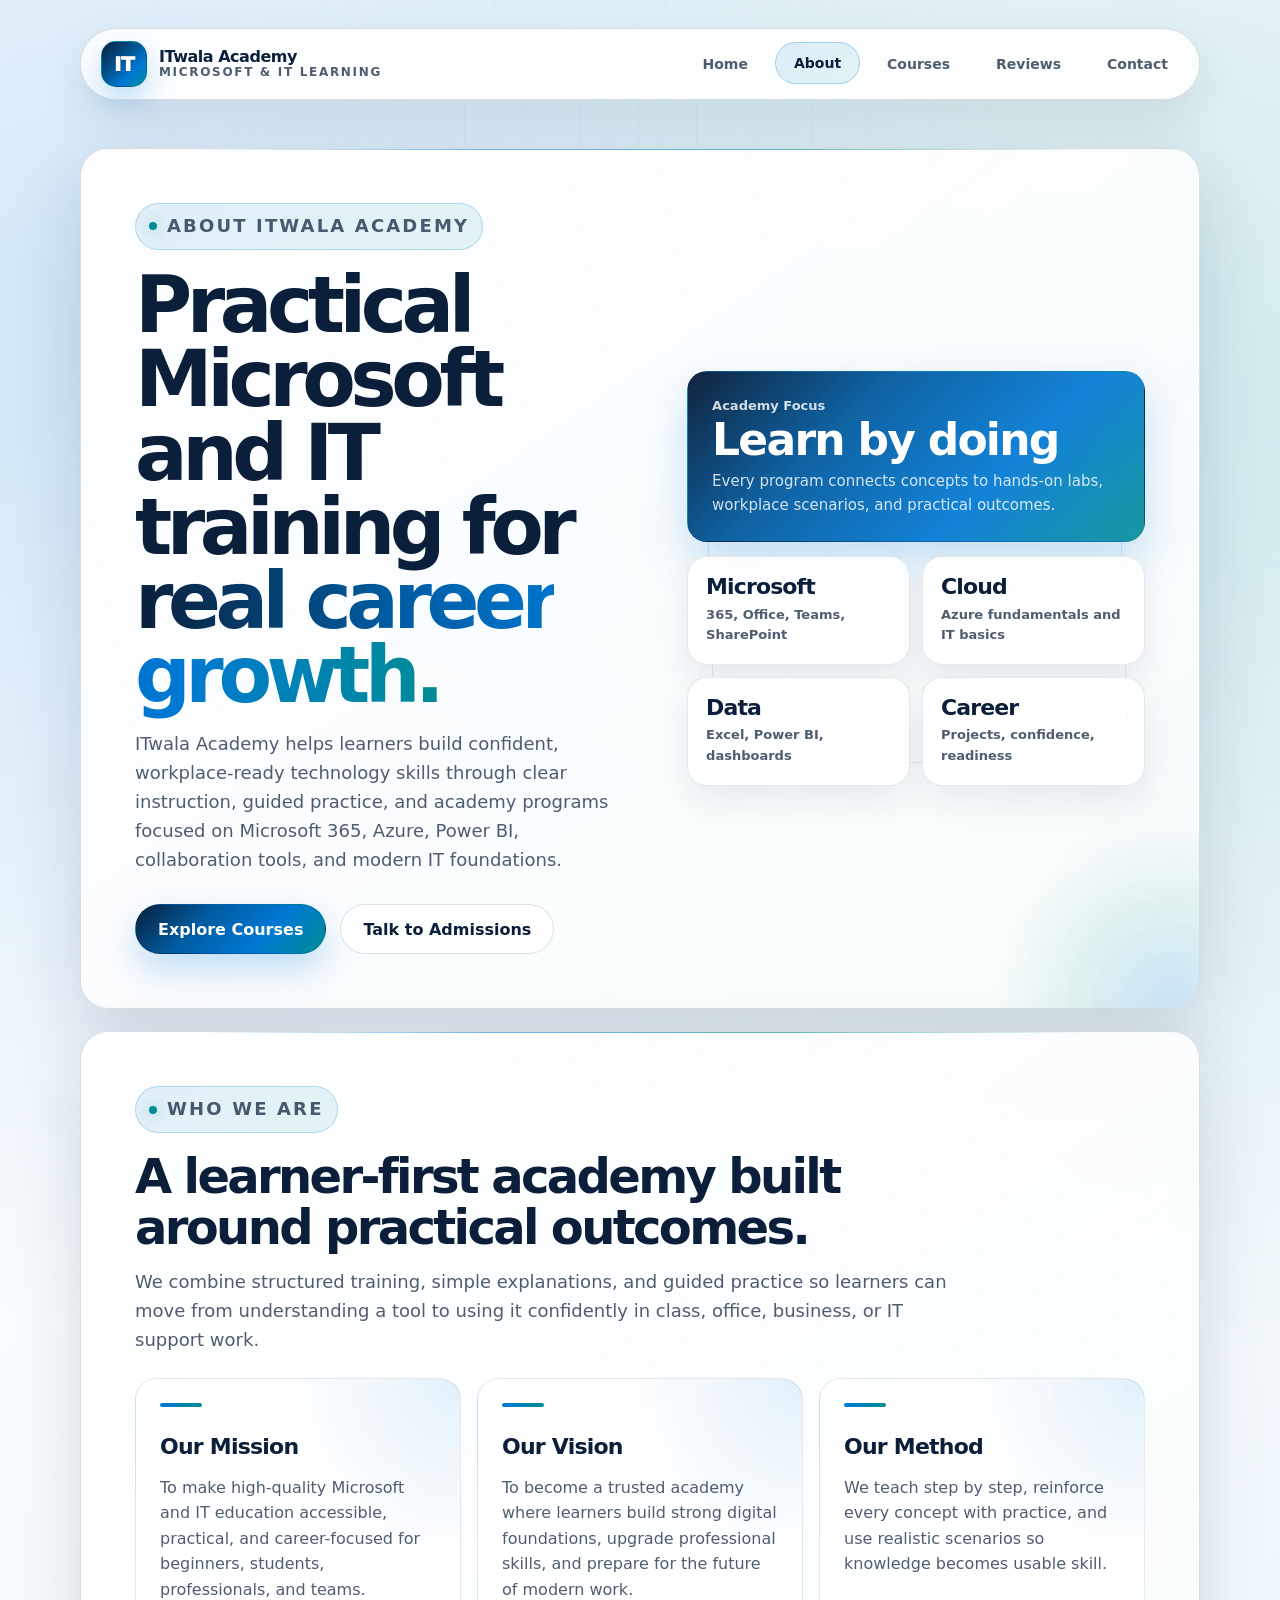
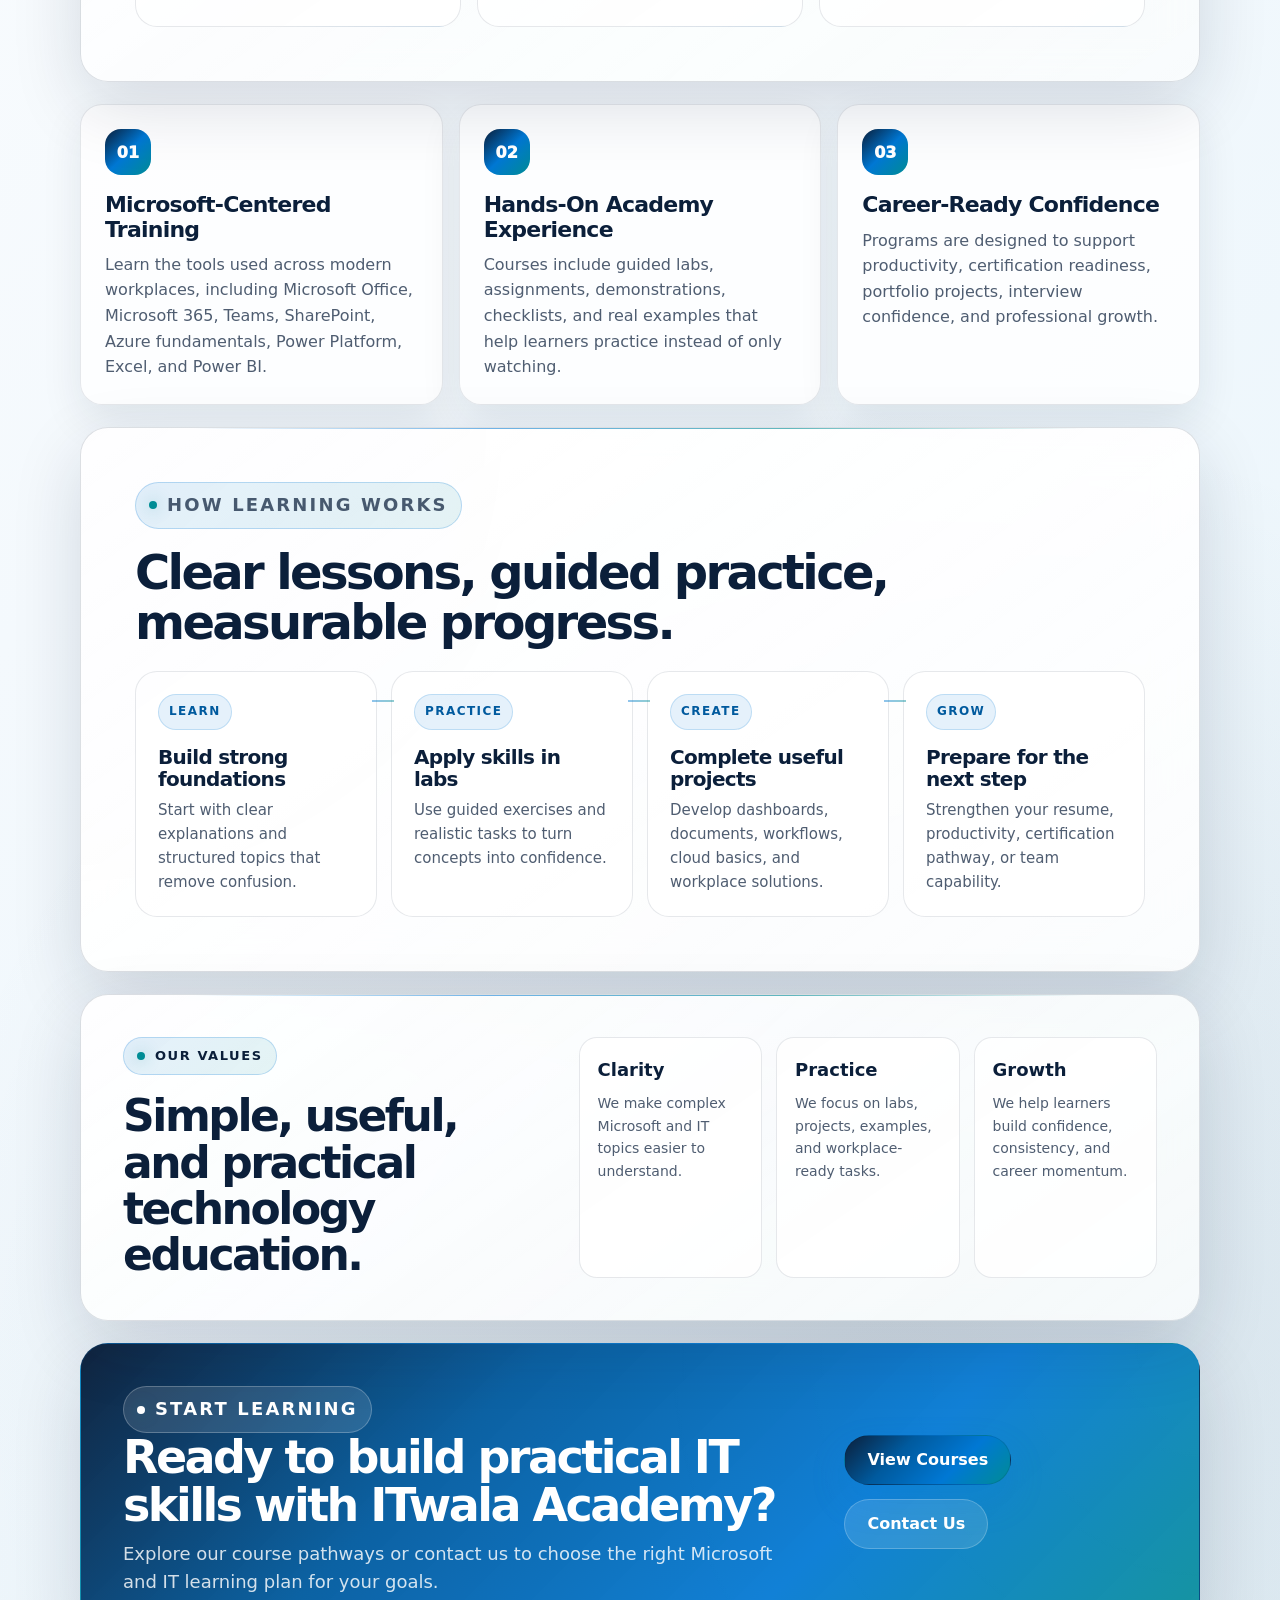
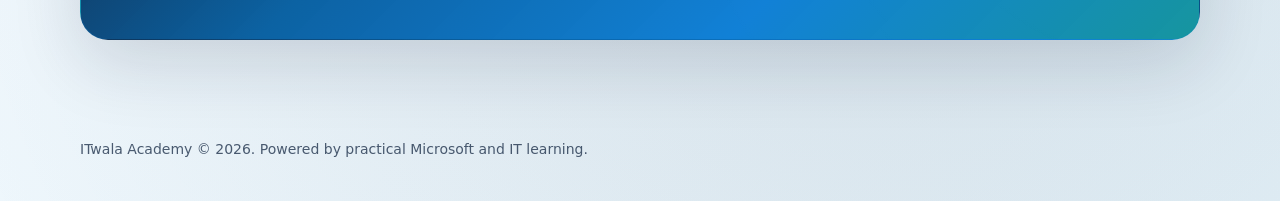
==== about.html @ 292fc3d8 "Courage: Remake the About page with polished relevant academy-focused content and consistent approve" ====
<!DOCTYPE html>
<html lang="en">
<head>
    <meta charset="UTF-8">
    <meta name="viewport" content="width=device-width, initial-scale=1.0">
    <title>About Us - ITwala Academy</title>
    <link rel="stylesheet" href="style.css">
    <script src="script.js" defer></script>
</head>
<body>
    <header class="site-header">
        <div class="site-shell">
            <div class="topbar">
                <a class="brand" href="index.html" aria-label="ITwala Academy home">
                    <span class="brand-mark">IT</span>
                    <span class="brand-text">
                        ITwala Academy
                        <small>Microsoft &amp; IT Learning</small>
                    </span>
                </a>

                <nav class="nav-links" aria-label="Primary navigation">
                    <a href="index.html">Home</a>
                    <a class="active" href="about.html">About</a>
                    <a href="courses.html">Courses</a>
                    <a href="customer-reviews.html">Reviews</a>
                    <a href="contact.html">Contact</a>
                </nav>
            </div>
        </div>
    </header>

    <main class="site-shell section about-page">
        <section class="content-card about-intro-card">
            <div class="about-hero-grid">
                <div class="about-hero-copy">
                    <p class="eyebrow">About ITwala Academy</p>
                    <h1>Practical Microsoft and IT training for <span class="gradient-text">real career growth.</span></h1>
                    <p class="hero-lede">
                        ITwala Academy helps learners build confident, workplace-ready technology skills through
                        clear instruction, guided practice, and academy programs focused on Microsoft 365, Azure,
                        Power BI, collaboration tools, and modern IT foundations.
                    </p>

                    <div class="cta-row">
                        <a class="button button-primary" href="courses.html">Explore Courses</a>
                        <a class="button button-secondary" href="contact.html">Talk to Admissions</a>
                    </div>
                </div>

                <aside class="academy-snapshot" aria-label="ITwala Academy learning promise">
                    <div class="snapshot-card snapshot-feature">
                        <span>Academy Focus</span>
                        <strong>Learn by doing</strong>
                        <p>Every program connects concepts to hands-on labs, workplace scenarios, and practical outcomes.</p>
                    </div>

                    <div class="snapshot-grid">
                        <div class="snapshot-card">
                            <strong>Microsoft</strong>
                            <span>365, Office, Teams, SharePoint</span>
                        </div>
                        <div class="snapshot-card">
                            <strong>Cloud</strong>
                            <span>Azure fundamentals and IT basics</span>
                        </div>
                        <div class="snapshot-card">
                            <strong>Data</strong>
                            <span>Excel, Power BI, dashboards</span>
                        </div>
                        <div class="snapshot-card">
                            <strong>Career</strong>
                            <span>Projects, confidence, readiness</span>
                        </div>
                    </div>
                </aside>
            </div>
        </section>

        <section class="content-card about-story-card">
            <div class="section-header">
                <p class="eyebrow">Who We Are</p>
                <h2>A learner-first academy built around practical outcomes.</h2>
                <p>
                    We combine structured training, simple explanations, and guided practice so learners can move
                    from understanding a tool to using it confidently in class, office, business, or IT support work.
                </p>
            </div>

            <div class="story-grid">
                <article class="story-panel">
                    <h3>Our Mission</h3>
                    <p>
                        To make high-quality Microsoft and IT education accessible, practical, and career-focused
                        for beginners, students, professionals, and teams.
                    </p>
                </article>

                <article class="story-panel">
                    <h3>Our Vision</h3>
                    <p>
                        To become a trusted academy where learners build strong digital foundations, upgrade
                        professional skills, and prepare for the future of modern work.
                    </p>
                </article>

                <article class="story-panel">
                    <h3>Our Method</h3>
                    <p>
                        We teach step by step, reinforce every concept with practice, and use realistic scenarios
                        so knowledge becomes usable skill.
                    </p>
                </article>
            </div>
        </section>

        <section class="about-details" aria-label="What makes ITwala Academy different">
            <article class="detail-card">
                <span class="detail-number">01</span>
                <h2>Microsoft-Centered Training</h2>
                <p>
                    Learn the tools used across modern workplaces, including Microsoft Office, Microsoft 365,
                    Teams, SharePoint, Azure fundamentals, Power Platform, Excel, and Power BI.
                </p>
            </article>

            <article class="detail-card">
                <span class="detail-number">02</span>
                <h2>Hands-On Academy Experience</h2>
                <p>
                    Courses include guided labs, assignments, demonstrations, checklists, and real examples that
                    help learners practice instead of only watching.
                </p>
            </article>

            <article class="detail-card">
                <span class="detail-number">03</span>
                <h2>Career-Ready Confidence</h2>
                <p>
                    Programs are designed to support productivity, certification readiness, portfolio projects,
                    interview confidence, and professional growth.
                </p>
            </article>
        </section>

        <section class="content-card learning-model-card">
            <div class="section-header">
                <p class="eyebrow">How Learning Works</p>
                <h2>Clear lessons, guided practice, measurable progress.</h2>
            </div>

            <div class="learning-steps">
                <article>
                    <span>Learn</span>
                    <h3>Build strong foundations</h3>
                    <p>Start with clear explanations and structured topics that remove confusion.</p>
                </article>

                <article>
                    <span>Practice</span>
                    <h3>Apply skills in labs</h3>
                    <p>Use guided exercises and realistic tasks to turn concepts into confidence.</p>
                </article>

                <article>
                    <span>Create</span>
                    <h3>Complete useful projects</h3>
                    <p>Develop dashboards, documents, workflows, cloud basics, and workplace solutions.</p>
                </article>

                <article>
                    <span>Grow</span>
                    <h3>Prepare for the next step</h3>
                    <p>Strengthen your resume, productivity, certification pathway, or team capability.</p>
                </article>
            </div>
        </section>

        <section class="values-card">
            <div>
                <p class="eyebrow">Our Values</p>
                <h2>Simple, useful, and practical technology education.</h2>
            </div>

            <div class="values-grid">
                <div>
                    <h3>Clarity</h3>
                    <p>We make complex Microsoft and IT topics easier to understand.</p>
                </div>
                <div>
                    <h3>Practice</h3>
                    <p>We focus on labs, projects, examples, and workplace-ready tasks.</p>
                </div>
                <div>
                    <h3>Growth</h3>
                    <p>We help learners build confidence, consistency, and career momentum.</p>
                </div>
            </div>
        </section>

        <section class="about-cta-card">
            <div>
                <p class="eyebrow">Start Learning</p>
                <h2>Ready to build practical IT skills with ITwala Academy?</h2>
                <p>
                    Explore our course pathways or contact us to choose the right Microsoft and IT learning plan
                    for your goals.
                </p>
            </div>

            <div class="cta-row">
                <a class="button button-primary" href="courses.html">View Courses</a>
                <a class="button button-secondary" href="contact.html">Contact Us</a>
            </div>
        </section>
    </main>

    <footer class="site-footer">
        <div class="site-shell footer-inner">
            <p>ITwala Academy &copy; 2026. Powered by practical Microsoft and IT learning.</p>
        </div>
    </footer>
</body>
</html>
---- style.css ----
:root {
    --sn-bg: #f4f9fd;
    --sn-bg-soft: #e7f4fb;
    --sn-surface: rgba(255, 255, 255, 0.9);
    --sn-surface-strong: #ffffff;
    --sn-surface-rgb: 255, 255, 255;
    --sn-border: rgba(11, 31, 58, 0.14);
    --sn-text: #0b1f3a;
    --sn-text-muted: rgba(11, 31, 58, 0.72);
    --sn-primary: #0b1f3a;
    --sn-primary-rgb: 11, 31, 58;
    --sn-secondary: #0078d4;
    --sn-secondary-rgb: 0, 120, 212;
    --sn-secondary-deep: #005a9e;
    --sn-secondary-deep-rgb: 0, 90, 158;
    --sn-accent: #008c95;
    --sn-accent-rgb: 0, 140, 149;
    --sn-warning: #0078d4;
    --sn-warning-rgb: 0, 120, 212;
    --sn-success: #008c95;
    --sn-success-rgb: 0, 140, 149;
    --sn-shadow: 0 24px 70px rgba(var(--sn-primary-rgb), 0.14);
    --sn-radius-lg: 28px;
    --sn-radius-md: 18px;
    --sn-radius-sm: 12px;
    --sn-max-width: 1120px;
}

* {
    box-sizing: border-box;
}

html {
    scroll-behavior: smooth;
}

body {
    min-height: 100vh;
    margin: 0;
    color: var(--sn-text);
    font-family: Inter, ui-sans-serif, system-ui, -apple-system, BlinkMacSystemFont, "Segoe UI", Arial, sans-serif;
    line-height: 1.6;
    background:
        radial-gradient(circle at 8% 10%, rgba(var(--sn-secondary-rgb), 0.18), transparent 30%),
        radial-gradient(circle at 88% 12%, rgba(var(--sn-accent-rgb), 0.16), transparent 30%),
        radial-gradient(circle at 70% 88%, rgba(var(--sn-primary-rgb), 0.1), transparent 32%),
        linear-gradient(135deg, var(--sn-surface-strong) 0%, var(--sn-bg) 48%, var(--sn-bg-soft) 100%);
    overflow-x: hidden;
}

body::before {
    position: fixed;
    inset: 0;
    z-index: -2;
    content: "";
    background-image:
        linear-gradient(rgba(var(--sn-primary-rgb), 0.05) 1px, transparent 1px),
        linear-gradient(90deg, rgba(var(--sn-primary-rgb), 0.05) 1px, transparent 1px);
    background-size: 58px 58px;
    mask-image: radial-gradient(circle at center, black, transparent 78%);
}

body::after {
    position: fixed;
    inset: 0;
    z-index: -1;
    pointer-events: none;
    content: "";
    background:
        radial-gradient(circle, rgba(var(--sn-secondary-rgb), 0.14) 0 1px, transparent 1.5px) 12px 22px / 120px 120px,
        radial-gradient(circle, rgba(var(--sn-accent-rgb), 0.16) 0 1px, transparent 1.5px) 70px 88px / 170px 170px;
    opacity: 0.46;
}

a {
    color: inherit;
}

.site-shell {
    width: min(var(--sn-max-width), calc(100% - 40px));
    margin: 0 auto;
}

.site-header {
    padding: 28px 0 18px;
}

.topbar {
    display: flex;
    align-items: center;
    justify-content: space-between;
    gap: 20px;
    padding: 12px;
    border: 1px solid var(--sn-border);
    border-radius: 999px;
    background: var(--sn-surface);
    box-shadow: 0 18px 50px rgba(var(--sn-primary-rgb), 0.1);
    backdrop-filter: blur(18px);
}

.brand {
    display: inline-flex;
    align-items: center;
    gap: 12px;
    padding-left: 8px;
    color: var(--sn-text);
    text-decoration: none;
    font-weight: 850;
    letter-spacing: -0.03em;
}

.brand-mark {
    display: grid;
    width: 46px;
    height: 46px;
    place-items: center;
    border: 1px solid rgba(var(--sn-accent-rgb), 0.45);
    border-radius: 15px;
    color: var(--sn-surface-strong);
    background:
        linear-gradient(135deg, var(--sn-primary), var(--sn-secondary-deep) 48%, var(--sn-secondary) 70%, var(--sn-accent));
    box-shadow: 0 12px 28px rgba(var(--sn-secondary-rgb), 0.26);
    font-size: 20px;
    font-weight: 950;
}

.brand-text {
    display: flex;
    flex-direction: column;
    line-height: 1.05;
}

.brand-text small {
    color: var(--sn-text-muted);
    font-size: 12px;
    font-weight: 700;
    letter-spacing: 0.14em;
    text-transform: uppercase;
}

.nav-links {
    display: flex;
    align-items: center;
    gap: 8px;
}

.nav-links a {
    position: relative;
    display: inline-flex;
    align-items: center;
    justify-content: center;
    min-height: 42px;
    padding: 0 18px;
    border: 1px solid transparent;
    border-radius: 999px;
    color: var(--sn-text-muted);
    text-decoration: none;
    font-size: 14px;
    font-weight: 800;
    transition: color 180ms ease, border-color 180ms ease, background 180ms ease, transform 180ms ease;
}

.nav-links a:hover,
.nav-links a.active {
    border-color: rgba(var(--sn-secondary-rgb), 0.28);
    color: var(--sn-primary);
    background: linear-gradient(135deg, rgba(var(--sn-secondary-rgb), 0.12), rgba(var(--sn-accent-rgb), 0.1));
    transform: translateY(-1px);
}

.hero {
    display: grid;
    grid-template-columns: minmax(0, 1.12fr) minmax(320px, 0.88fr);
    gap: 28px;
    align-items: stretch;
    padding: 54px 0 34px;
}

.hero-content,
.nebula-card,
.content-card,
.values-card {
    position: relative;
    border: 1px solid var(--sn-border);
    background:
        linear-gradient(145deg, rgba(var(--sn-surface-rgb), 0.98), rgba(var(--sn-surface-rgb), 0.84)),
        linear-gradient(135deg, rgba(var(--sn-secondary-rgb), 0.12), rgba(var(--sn-accent-rgb), 0.1));
    box-shadow: var(--sn-shadow);
    backdrop-filter: blur(20px);
}

.hero-content {
    overflow: hidden;
    padding: clamp(32px, 5vw, 58px);
    border-radius: var(--sn-radius-lg);
}

.hero-content::before,
.content-card::before,
.values-card::before {
    position: absolute;
    top: 0;
    right: 10%;
    left: 10%;
    height: 1px;
    content: "";
    background: linear-gradient(90deg, transparent, rgba(var(--sn-secondary-rgb), 0.56), rgba(var(--sn-accent-rgb), 0.62), transparent);
}

.eyebrow {
    display: inline-flex;
    align-items: center;
    gap: 10px;
    margin: 0 0 18px;
    padding: 8px 13px;
    border: 1px solid rgba(var(--sn-secondary-rgb), 0.22);
    border-radius: 999px;
    color: var(--sn-primary);
    background: linear-gradient(135deg, rgba(var(--sn-secondary-rgb), 0.11), rgba(var(--sn-accent-rgb), 0.1));
    font-size: 13px;
    font-weight: 850;
    letter-spacing: 0.12em;
    text-transform: uppercase;
}

.eyebrow::before {
    width: 8px;
    height: 8px;
    border-radius: 50%;
    content: "";
    background: var(--sn-accent);
    box-shadow: 0 0 16px rgba(var(--sn-accent-rgb), 0.45);
}

h1,
h2,
h3,
p {
    margin-top: 0;
}

h1 {
    max-width: 780px;
    margin-bottom: 18px;
    font-size: clamp(42px, 7vw, 78px);
    line-height: 0.95;
    letter-spacing: -0.07em;
}

.gradient-text {
    color: transparent;
    background: linear-gradient(90deg, var(--sn-primary), var(--sn-secondary-deep) 34%, var(--sn-secondary) 62%, var(--sn-accent));
    -webkit-background-clip: text;
    background-clip: text;
}

.hero-lede {
    max-width: 680px;
    margin-bottom: 30px;
    color: var(--sn-text-muted);
    font-size: clamp(17px, 2vw, 21px);
}

.cta-row {
    display: flex;
    flex-wrap: wrap;
    gap: 14px;
    align-items: center;
    margin-bottom: 34px;
}

.button {
    display: inline-flex;
    align-items: center;
    justify-content: center;
    min-height: 50px;
    padding: 0 22px;
    border: 1px solid rgba(var(--sn-primary-rgb), 0.14);
    border-radius: 999px;
    text-decoration: none;
    font-weight: 850;
    transition: transform 180ms ease, box-shadow 180ms ease, border-color 180ms ease, background 180ms ease;
}

.button-primary {
    color: var(--sn-surface-strong);
    background: linear-gradient(135deg, var(--sn-primary), var(--sn-secondary-deep), var(--sn-secondary), var(--sn-accent));
    box-shadow: 0 16px 34px rgba(var(--sn-secondary-rgb), 0.24);
}

.button-secondary {
    color: var(--sn-primary);
    background: rgba(var(--sn-surface-rgb), 0.86);
}

.button:hover {
    border-color: rgba(var(--sn-secondary-rgb), 0.34);
    transform: translateY(-2px);
}

.stats {
    display: grid;
    grid-template-columns: repeat(3, minmax(0, 1fr));
    gap: 12px;
}

.stat {
    padding: 16px;
    border: 1px solid rgba(var(--sn-primary-rgb), 0.1);
    border-radius: 18px;
    background: rgba(var(--sn-surface-rgb), 0.8);
}

.stat strong {
    display: block;
    color: var(--sn-text);
    font-size: 24px;
    line-height: 1;
}

.stat span {
    color: var(--sn-text-muted);
    font-size: 13px;
}

.nebula-card {
    display: flex;
    min-height: 100%;
    flex-direction: column;
    justify-content: space-between;
    overflow: hidden;
    padding: 28px;
    border-radius: var(--sn-radius-lg);
}

.nebula-card::before {
    position: absolute;
    width: 260px;
    height: 260px;
    top: -70px;
    right: -80px;
    border-radius: 50%;
    content: "";
    background: radial-gradient(circle, rgba(var(--sn-secondary-rgb), 0.2), transparent 64%);
    filter: blur(8px);
}

.orbit {
    position: relative;
    display: grid;
    min-height: 300px;
    place-items: center;
}

.orbit-ring {
    position: absolute;
    width: min(280px, 80%);
    aspect-ratio: 1;
    border: 1px solid rgba(var(--sn-primary-rgb), 0.22);
    border-radius: 50%;
}

.orbit-ring:nth-child(2) {
    width: min(210px, 62%);
    border-color: rgba(var(--sn-secondary-rgb), 0.3);
    transform: rotate(28deg);
}

.orbit-ring:nth-child(3) {
    width: min(145px, 46%);
    border-color: rgba(var(--sn-accent-rgb), 0.38);
    transform: rotate(-18deg);
}

.orbit-core {
    position: relative;
    z-index: 2;
    display: grid;
    width: 124px;
    height: 124px;
    place-items: center;
    border: 1px solid rgba(var(--sn-accent-rgb), 0.38);
    border-radius: 34px;
    color: var(--sn-surface-strong);
    background: linear-gradient(135deg, var(--sn-primary), var(--sn-secondary-deep) 48%, var(--sn-secondary) 68%, var(--sn-accent));
    box-shadow: 0 22px 55px rgba(var(--sn-secondary-rgb), 0.26);
    font-size: 34px;
    font-weight: 950;
    letter-spacing: -0.08em;
}

.floating-chip {
    position: absolute;
    z-index: 3;
    padding: 10px 13px;
    border: 1px solid rgba(var(--sn-secondary-rgb), 0.16);
    border-radius: 999px;
    color: var(--sn-text);
    background: rgba(var(--sn-surface-rgb), 0.88);
    box-shadow: 0 16px 34px rgba(var(--sn-primary-rgb), 0.12);
    font-size: 13px;
    font-weight: 850;
    backdrop-filter: blur(14px);
}

.chip-azure {
    top: 28px;
    left: 16px;
}

.chip-m365 {
    right: 2px;
    bottom: 72px;
}

.chip-powerbi {
    bottom: 34px;
    left: 32px;
}

.card-footer {
    position: relative;
    z-index: 2;
    padding: 20px;
    border: 1px solid rgba(var(--sn-primary-rgb), 0.1);
    border-radius: 22px;
    background: rgba(var(--sn-surface-rgb), 0.78);
}

.card-footer h2,
.card-footer h3 {
    margin-bottom: 8px;
    font-size: 21px;
    letter-spacing: -0.03em;
}

.card-footer p {
    margin-bottom: 0;
    color: var(--sn-text-muted);
}

.section {
    padding: 30px 0 72px;
}

.section-header {
    max-width: 760px;
    margin-bottom: 24px;
}

.section-header h2 {
    margin-bottom: 10px;
    font-size: clamp(30px, 4vw, 48px);
    line-height: 1.04;
    letter-spacing: -0.055em;
}

.section-header p {
    color: var(--sn-text-muted);
    font-size: 18px;
}

.offerings-grid {
    display: grid;
    grid-template-columns: repeat(3, minmax(0, 1fr));
    gap: 16px;
}

.offering-card {
    position: relative;
    overflow: hidden;
    min-height: 210px;
    padding: 24px;
    border: 1px solid var(--sn-border);
    border-radius: 24px;
    background: rgba(var(--sn-surface-rgb), 0.86);
    box-shadow: 0 16px 42px rgba(var(--sn-primary-rgb), 0.09);
    transition: transform 180ms ease, border-color 180ms ease, background 180ms ease;
}

.offering-card::before {
    position: absolute;
    width: 120px;
    height: 120px;
    right: -44px;
    bottom: -44px;
    border-radius: 50%;
    content: "";
    background: radial-gradient(circle, rgba(var(--sn-accent-rgb), 0.18), transparent 70%);
}

.offering-card:hover {
    border-color: rgba(var(--sn-secondary-rgb), 0.32);
    background: rgba(var(--sn-surface-rgb), 0.98);
    transform: translateY(-4px);
}

.icon,
.detail-number {
    display: grid;
    width: 46px;
    height: 46px;
    margin-bottom: 18px;
    place-items: center;
    border-radius: 16px;
    color: var(--sn-surface-strong);
    background: linear-gradient(135deg, var(--sn-primary), var(--sn-secondary), var(--sn-accent));
    font-weight: 950;
}

.offering-card h3 {
    margin-bottom: 10px;
    font-size: 20px;
    letter-spacing: -0.03em;
}

.offering-card p {
    margin-bottom: 0;
    color: var(--sn-text-muted);
}

.success-section {
    padding-top: 0;
}

.success-lab {
    display: grid;
    grid-template-columns: 0.85fr 1.15fr;
    gap: 16px;
}

.graph-card {
    overflow: hidden;
    padding: 24px;
    border: 1px solid var(--sn-border);
    border-radius: 26px;
    background:
        linear-gradient(145deg, rgba(var(--sn-surface-rgb), 0.98), rgba(var(--sn-surface-rgb), 0.84)),
        radial-gradient(circle at top right, rgba(var(--sn-secondary-rgb), 0.14), transparent 42%);
    box-shadow: 0 16px 42px rgba(var(--sn-primary-rgb), 0.1);
}

.success-overview {
    display: grid;
    gap: 22px;
    align-content: center;
}

.graph-card-wide {
    grid-column: 1 / -1;
}

.graph-card h3 {
    margin-bottom: 8px;
    font-size: 22px;
    letter-spacing: -0.035em;
}

.graph-card p {
    margin-bottom: 0;
    color: var(--sn-text-muted);
}

.graph-card-heading {
    display: flex;
    align-items: start;
    justify-content: space-between;
    gap: 16px;
    margin-bottom: 22px;
}

.graph-card-heading h3 {
    margin-bottom: 0;
}

.graph-card-heading span {
    padding: 7px 10px;
    border: 1px solid rgba(var(--sn-secondary-rgb), 0.16);
    border-radius: 999px;
    color: var(--sn-primary);
    background: linear-gradient(135deg, rgba(var(--sn-secondary-rgb), 0.1), rgba(var(--sn-accent-rgb), 0.1));
    font-size: 12px;
    font-weight: 850;
    white-space: nowrap;
}

.radial-chart {
    position: relative;
    display: grid;
    width: min(220px, 100%);
    aspect-ratio: 1;
    place-items: center;
    border-radius: 50%;
    background:
        conic-gradient(var(--sn-secondary) 0 var(--score), var(--sn-accent) var(--score), rgba(var(--sn-primary-rgb), 0.1) var(--score) 100%);
    box-shadow: inset 0 0 0 1px rgba(var(--sn-primary-rgb), 0.08), 0 18px 34px rgba(var(--sn-secondary-rgb), 0.14);
}

.radial-chart::before {
    position: absolute;
    inset: 18px;
    border-radius: 50%;
    content: "";
    background: var(--sn-surface-strong);
    box-shadow: inset 0 0 0 1px rgba(var(--sn-primary-rgb), 0.08);
}

.radial-chart span {
    position: relative;
    z-index: 2;
    color: var(--sn-text);
    font-size: clamp(38px, 6vw, 58px);
    font-weight: 950;
    letter-spacing: -0.06em;
}

.success-bars {
    display: grid;
    gap: 17px;
}

.success-bar-label {
    display: flex;
    justify-content: space-between;
    gap: 14px;
    margin-bottom: 7px;
    color: var(--sn-text);
    font-size: 14px;
    font-weight: 800;
}

.success-bar-label strong {
    color: var(--sn-secondary-deep);
}

.success-bar-track {
    overflow: hidden;
    height: 12px;
    border-radius: 999px;
    background: rgba(var(--sn-primary-rgb), 0.1);
}

.success-bar-fill {
    display: block;
    width: 0;
    height: 100%;
    border-radius: inherit;
    background: linear-gradient(90deg, var(--sn-primary), var(--sn-secondary), var(--sn-accent));
    box-shadow: 0 8px 20px rgba(var(--sn-secondary-rgb), 0.24);
    transition: width 1100ms cubic-bezier(0.2, 0.8, 0.2, 1);
}

.line-chart {
    overflow: hidden;
    border: 1px solid rgba(var(--sn-primary-rgb), 0.1);
    border-radius: 22px;
    background:
        linear-gradient(180deg, rgba(var(--sn-secondary-rgb), 0.1), transparent),
        rgba(var(--sn-surface-rgb), 0.8);
}

.line-chart svg {
    display: block;
    width: 100%;
    height: auto;
}

.grid-line {
    fill: none;
    stroke: rgba(var(--sn-primary-rgb), 0.12);
    stroke-width: 1;
}

.line-path {
    fill: none;
    stroke: url("#lineGradient");
    stroke-width: 8;
    stroke-linecap: round;
    stroke-linejoin: round;
    stroke-dasharray: 820;
    stroke-dashoffset: 820;
    transition: stroke-dashoffset 1400ms ease;
}

.success-lab.is-visible .line-path {
    stroke-dashoffset: 0;
}

.line-chart circle {
    fill: var(--sn-surface-strong);
    stroke: var(--sn-secondary);
    stroke-width: 4;
}

.success-metrics {
    display: grid;
    grid-template-columns: repeat(3, minmax(0, 1fr));
    gap: 12px;
    margin-top: 16px;
}

.success-metrics div {
    padding: 16px;
    border: 1px solid rgba(var(--sn-primary-rgb), 0.1);
    border-radius: 18px;
    background: rgba(var(--sn-surface-rgb), 0.8);
}

.success-metrics strong {
    display: block;
    color: var(--sn-text);
    font-size: 26px;
    line-height: 1;
}

.success-metrics span {
    color: var(--sn-text-muted);
    font-size: 13px;
}

.content-card {
    overflow: hidden;
    padding: clamp(28px, 5vw, 54px);
    border-radius: var(--sn-radius-lg);
}

.content-card h2 {
    margin-bottom: 16px;
    font-size: clamp(30px, 4vw, 48px);
    line-height: 1.05;
    letter-spacing: -0.055em;
}

.content-card p {
    color: var(--sn-text-muted);
    font-size: 18px;
}

.about-page {
    display: grid;
    gap: 22px;
}

.about-intro-card {
    isolation: isolate;
}

.about-intro-card::after {
    position: absolute;
    width: 360px;
    height: 360px;
    right: -150px;
    bottom: -170px;
    z-index: -1;
    border-radius: 50%;
    content: "";
    background: radial-gradient(circle, rgba(var(--sn-secondary-rgb), 0.18), rgba(var(--sn-accent-rgb), 0.1), transparent 68%);
    filter: blur(4px);
}

.about-hero-grid {
    display: grid;
    grid-template-columns: minmax(0, 1.05fr) minmax(320px, 0.95fr);
    gap: clamp(24px, 4vw, 46px);
    align-items: center;
}

.about-hero-copy h1 {
    max-width: 760px;
}

.about-hero-copy .cta-row,
.about-cta-card .cta-row {
    margin-bottom: 0;
}

.academy-snapshot {
    position: relative;
    display: grid;
    gap: 14px;
}

.academy-snapshot::before {
    position: absolute;
    inset: 22px;
    border: 1px solid rgba(var(--sn-secondary-rgb), 0.16);
    border-radius: 32px;
    content: "";
    transform: rotate(-2deg);
}

.snapshot-grid {
    position: relative;
    z-index: 1;
    display: grid;
    grid-template-columns: repeat(2, minmax(0, 1fr));
    gap: 12px;
}

.snapshot-card {
    position: relative;
    z-index: 1;
    padding: 18px;
    border: 1px solid rgba(var(--sn-primary-rgb), 0.1);
    border-radius: 20px;
    background: rgba(var(--sn-surface-rgb), 0.86);
    box-shadow: 0 16px 34px rgba(var(--sn-primary-rgb), 0.08);
}

.snapshot-card strong,
.snapshot-card span {
    display: block;
}

.snapshot-card strong {
    margin-bottom: 6px;
    color: var(--sn-text);
    font-size: 22px;
    line-height: 1.05;
    letter-spacing: -0.04em;
}

.snapshot-card span {
    color: var(--sn-text-muted);
    font-size: 13px;
    font-weight: 800;
}

.snapshot-card p {
    margin-bottom: 0;
    font-size: 15px;
}

.snapshot-feature {
    padding: 24px;
    color: var(--sn-surface-strong);
    background:
        linear-gradient(135deg, rgba(var(--sn-primary-rgb), 0.98), rgba(var(--sn-secondary-deep-rgb), 0.94), rgba(var(--sn-secondary-rgb), 0.92), rgba(var(--sn-accent-rgb), 0.9)),
        radial-gradient(circle at top right, rgba(var(--sn-surface-rgb), 0.26), transparent 52%);
    box-shadow: 0 20px 46px rgba(var(--sn-secondary-rgb), 0.22);
}

.snapshot-feature span,
.snapshot-feature p {
    color: rgba(var(--sn-surface-rgb), 0.82);
}

.snapshot-feature strong {
    color: var(--sn-surface-strong);
    font-size: clamp(30px, 4vw, 44px);
}

.about-story-card .section-header {
    max-width: 840px;
}

.story-grid {
    display: grid;
    grid-template-columns: repeat(3, minmax(0, 1fr));
    gap: 16px;
}

.story-panel {
    position: relative;
    min-height: 220px;
    padding: 24px;
    border: 1px solid rgba(var(--sn-primary-rgb), 0.1);
    border-radius: 22px;
    background:
        radial-gradient(circle at top right, rgba(var(--sn-secondary-rgb), 0.11), transparent 44%),
        rgba(var(--sn-surface-rgb), 0.82);
}

.story-panel::before {
    display: block;
    width: 42px;
    height: 4px;
    margin-bottom: 22px;
    border-radius: 999px;
    content: "";
    background: linear-gradient(90deg, var(--sn-secondary), var(--sn-accent));
}

.story-panel h3 {
    margin-bottom: 10px;
    font-size: 22px;
    letter-spacing: -0.035em;
}

.story-panel p {
    margin-bottom: 0;
    font-size: 16px;
}

.mission-grid {
    display: grid;
    grid-template-columns: 0.9fr 1.1fr;
    gap: 28px;
    align-items: start;
}

.mission-panel {
    position: sticky;
    top: 24px;
    padding: 24px;
    border: 1px solid rgba(var(--sn-secondary-rgb), 0.18);
    border-radius: 24px;
    background:
        radial-gradient(circle at top right, rgba(var(--sn-secondary-rgb), 0.15), transparent 42%),
        rgba(var(--sn-surface-rgb), 0.82);
}

.mission-panel h1 {
    margin-bottom: 16px;
    font-size: clamp(38px, 5vw, 62px);
}

.mission-panel p {
    margin-bottom: 0;
}

.mission-copy {
    display: grid;
    gap: 16px;
}

.mission-copy article,
.detail-card {
    padding: 24px;
    border: 1px solid rgba(var(--sn-primary-rgb), 0.1);
    border-radius: 22px;
    background: rgba(var(--sn-surface-rgb), 0.82);
}

.mission-copy h2 {
    margin-bottom: 8px;
    font-size: 24px;
}

.mission-copy p {
    margin-bottom: 0;
}

.about-details {
    display: grid;
    grid-template-columns: repeat(3, minmax(0, 1fr));
    gap: 16px;
}

.detail-card {
    box-shadow: 0 16px 42px rgba(var(--sn-primary-rgb), 0.09);
}

.detail-card h2 {
    margin-bottom: 10px;
    font-size: 22px;
    line-height: 1.1;
    letter-spacing: -0.035em;
}

.detail-card p {
    margin-bottom: 0;
    color: var(--sn-text-muted);
}

.learning-model-card {
    background:
        linear-gradient(145deg, rgba(var(--sn-surface-rgb), 0.98), rgba(var(--sn-surface-rgb), 0.86)),
        radial-gradient(circle at top left, rgba(var(--sn-secondary-rgb), 0.14), transparent 46%);
}

.learning-steps {
    display: grid;
    grid-template-columns: repeat(4, minmax(0, 1fr));
    gap: 14px;
}

.learning-steps article {
    position: relative;
    padding: 22px;
    border: 1px solid rgba(var(--sn-primary-rgb), 0.1);
    border-radius: 22px;
    background: rgba(var(--sn-surface-rgb), 0.84);
}

.learning-steps article::after {
    position: absolute;
    top: 28px;
    right: -18px;
    z-index: 2;
    width: 22px;
    height: 2px;
    content: "";
    background: linear-gradient(90deg, rgba(var(--sn-secondary-rgb), 0.44), rgba(var(--sn-accent-rgb), 0.44));
}

.learning-steps article:last-child::after {
    display: none;
}

.learning-steps span {
    display: inline-flex;
    margin-bottom: 16px;
    padding: 7px 10px;
    border: 1px solid rgba(var(--sn-secondary-rgb), 0.18);
    border-radius: 999px;
    color: var(--sn-secondary-deep);
    background: rgba(var(--sn-secondary-rgb), 0.1);
    font-size: 12px;
    font-weight: 900;
    letter-spacing: 0.12em;
    text-transform: uppercase;
}

.learning-steps h3 {
    margin-bottom: 8px;
    font-size: 20px;
    line-height: 1.1;
    letter-spacing: -0.035em;
}

.learning-steps p {
    margin-bottom: 0;
    font-size: 15px;
}

.values-card {
    display: grid;
    grid-template-columns: 0.85fr 1.15fr;
    gap: 28px;
    overflow: hidden;
    padding: clamp(28px, 5vw, 42px);
    border-radius: var(--sn-radius-lg);
}

.values-card h2 {
    margin-bottom: 0;
    font-size: clamp(30px, 4vw, 44px);
    line-height: 1.05;
    letter-spacing: -0.055em;
}

.values-grid {
    display: grid;
    grid-template-columns: repeat(3, minmax(0, 1fr));
    gap: 14px;
}

.values-grid div {
    padding: 18px;
    border: 1px solid rgba(var(--sn-primary-rgb), 0.1);
    border-radius: 18px;
    background: rgba(var(--sn-surface-rgb), 0.82);
}

.values-grid h3 {
    margin-bottom: 8px;
    font-size: 18px;
}

.values-grid p {
    margin-bottom: 0;
    color: var(--sn-text-muted);
    font-size: 14px;
}

.about-cta-card {
    display: flex;
    align-items: center;
    justify-content: space-between;
    gap: 28px;
    overflow: hidden;
    padding: clamp(28px, 5vw, 42px);
    border: 1px solid rgba(var(--sn-secondary-rgb), 0.18);
    border-radius: var(--sn-radius-lg);
    color: var(--sn-surface-strong);
    background:
        linear-gradient(135deg, rgba(var(--sn-primary-rgb), 0.98), rgba(var(--sn-secondary-deep-rgb), 0.95), rgba(var(--sn-secondary-rgb), 0.92), rgba(var(--sn-accent-rgb), 0.9)),
        radial-gradient(circle at top right, rgba(var(--sn-surface-rgb), 0.24), transparent 52%);
    box-shadow: var(--sn-shadow);
}

.about-cta-card h2 {
    max-width: 720px;
    margin-bottom: 10px;
    font-size: clamp(30px, 4vw, 46px);
    line-height: 1.05;
    letter-spacing: -0.055em;
}

.about-cta-card p {
    max-width: 680px;
    margin-bottom: 0;
    color: rgba(var(--sn-surface-rgb), 0.82);
    font-size: 18px;
}

.about-cta-card .eyebrow {
    border-color: rgba(var(--sn-surface-rgb), 0.24);
    color: var(--sn-surface-strong);
    background: rgba(var(--sn-surface-rgb), 0.12);
}

.about-cta-card .eyebrow::before {
    background: var(--sn-surface-strong);
}

.about-cta-card .button-secondary {
    border-color: rgba(var(--sn-surface-rgb), 0.22);
    color: var(--sn-surface-strong);
    background: rgba(var(--sn-surface-rgb), 0.12);
}

.review-highlights {
    display: grid;
    grid-template-columns: repeat(3, minmax(0, 1fr));
    gap: 12px;
    margin-top: 32px;
}

.review-highlight {
    padding: 18px;
    border: 1px solid rgba(var(--sn-primary-rgb), 0.12);
    border-radius: 20px;
    background: rgba(var(--sn-surface-rgb), 0.82);
}

.review-highlight strong {
    display: block;
    color: var(--sn-text);
    font-size: 30px;
    line-height: 1;
    letter-spacing: -0.05em;
}

.review-highlight span {
    display: block;
    margin-top: 8px;
    color: var(--sn-text-muted);
    font-size: 13px;
    font-weight: 750;
}

.review-score-card {
    align-items: stretch;
    justify-content: center;
    gap: 18px;
}

.review-score {
    position: relative;
    z-index: 2;
    display: grid;
    min-height: 250px;
    place-items: center;
    padding: 30px 22px;
    border: 1px solid rgba(var(--sn-primary-rgb), 0.12);
    border-radius: 26px;
    background:
        radial-gradient(circle at top, rgba(var(--sn-secondary-rgb), 0.16), transparent 48%),
        rgba(var(--sn-surface-rgb), 0.82);
    text-align: center;
}

.score-number {
    color: transparent;
    background: linear-gradient(135deg, var(--sn-primary), var(--sn-secondary-deep) 42%, var(--sn-secondary) 62%, var(--sn-accent));
    -webkit-background-clip: text;
    background-clip: text;
    font-size: clamp(76px, 10vw, 118px);
    font-weight: 950;
    line-height: 0.9;
    letter-spacing: -0.09em;
}

.star-rating {
    display: inline-flex;
    gap: 3px;
    color: var(--sn-warning);
    font-size: 18px;
    line-height: 1;
    letter-spacing: 0.02em;
}

.review-score p {
    margin-bottom: 0;
    color: var(--sn-text-muted);
    font-weight: 800;
}

.review-breakdown {
    position: relative;
    z-index: 2;
    display: grid;
    gap: 10px;
}

.review-breakdown div {
    display: flex;
    align-items: center;
    justify-content: space-between;
    gap: 14px;
    padding: 14px 16px;
    border: 1px solid rgba(var(--sn-primary-rgb), 0.1);
    border-radius: 18px;
    background: rgba(var(--sn-surface-rgb), 0.82);
}

.review-breakdown span {
    color: var(--sn-text-muted);
    font-size: 14px;
    font-weight: 800;
}

.review-breakdown strong {
    color: var(--sn-secondary-deep);
}

.featured-review {
    display: grid;
    grid-template-columns: 0.36fr 0.64fr;
    gap: 18px;
    margin-bottom: 18px;
    overflow: hidden;
    padding: 24px;
    border: 1px solid var(--sn-border);
    border-radius: 28px;
    background:
        linear-gradient(145deg, rgba(var(--sn-surface-rgb), 0.98), rgba(var(--sn-surface-rgb), 0.84)),
        radial-gradient(circle at top left, rgba(var(--sn-secondary-rgb), 0.14), transparent 42%);
    box-shadow: var(--sn-shadow);
}

.featured-review-badge {
    display: grid;
    align-content: end;
    min-height: 260px;
    padding: 24px;
    border-radius: 24px;
    color: var(--sn-surface-strong);
    background:
        linear-gradient(135deg, rgba(var(--sn-primary-rgb), 0.98), rgba(var(--sn-secondary-deep-rgb), 0.94), rgba(var(--sn-secondary-rgb), 0.92), rgba(var(--sn-accent-rgb), 0.9)),
        radial-gradient(circle at top right, rgba(var(--sn-surface-rgb), 0.24), transparent 50%);
    box-shadow: 0 20px 42px rgba(var(--sn-secondary-rgb), 0.22);
}

.featured-review-badge span {
    margin-bottom: 8px;
    color: rgba(var(--sn-surface-rgb), 0.8);
    font-size: 13px;
    font-weight: 850;
    letter-spacing: 0.13em;
    text-transform: uppercase;
}

.featured-review-badge strong {
    font-size: 30px;
    line-height: 1.05;
    letter-spacing: -0.055em;
}

.featured-review-copy {
    display: grid;
    align-content: center;
    padding: clamp(10px, 3vw, 22px);
}

.featured-review blockquote {
    margin: 16px 0 24px;
    color: var(--sn-text);
    font-size: clamp(22px, 3vw, 34px);
    font-weight: 850;
    line-height: 1.16;
    letter-spacing: -0.055em;
}

.reviews-grid {
    display: grid;
    grid-template-columns: repeat(3, minmax(0, 1fr));
    gap: 16px;
}

.review-card {
    position: relative;
    overflow: hidden;
    padding: 22px;
    border: 1px solid var(--sn-border);
    border-radius: 24px;
    background: rgba(var(--sn-surface-rgb), 0.86);
    box-shadow: 0 16px 42px rgba(var(--sn-primary-rgb), 0.09);
    transition: transform 180ms ease, border-color 180ms ease, background 180ms ease;
}

.review-card::before {
    position: absolute;
    right: 18px;
    bottom: -18px;
    color: rgba(var(--sn-secondary-rgb), 0.1);
    content: "”";
    font-family: Georgia, serif;
    font-size: 118px;
    line-height: 1;
}

.review-card:hover {
    border-color: rgba(var(--sn-secondary-rgb), 0.32);
    background: rgba(var(--sn-surface-rgb), 0.98);
    transform: translateY(-4px);
}

.review-card-top {
    display: flex;
    align-items: center;
    justify-content: space-between;
    gap: 12px;
    margin-bottom: 18px;
}

.verified-badge {
    padding: 6px 9px;
    border: 1px solid rgba(var(--sn-success-rgb), 0.28);
    border-radius: 999px;
    color: var(--sn-primary);
    background: rgba(var(--sn-success-rgb), 0.14);
    font-size: 12px;
    font-weight: 850;
}

.review-card p {
    position: relative;
    z-index: 1;
    margin-bottom: 22px;
    color: var(--sn-text-muted);
}

.reviewer {
    position: relative;
    z-index: 1;
    display: flex;
    align-items: center;
    gap: 12px;
}

.reviewer-avatar {
    display: grid;
    width: 46px;
    height: 46px;
    flex: 0 0 auto;
    place-items: center;
    border: 1px solid rgba(var(--sn-accent-rgb), 0.42);
    border-radius: 16px;
    color: var(--sn-surface-strong);
    background: linear-gradient(135deg, var(--sn-primary), var(--sn-secondary), var(--sn-accent));
    box-shadow: 0 12px 28px rgba(var(--sn-secondary-rgb), 0.2);
    font-size: 14px;
    font-weight: 950;
}

.reviewer strong,
.reviewer small {
    display: block;
}

.reviewer strong {
    color: var(--sn-text);
    line-height: 1.2;
}

.reviewer small {
    color: var(--sn-text-muted);
    font-size: 13px;
    font-weight: 700;
}

.site-footer {
    padding: 26px 0 40px;
    color: var(--sn-text-muted);
    text-align: left;
    font-size: 14px;
}

.footer-inner {
    display: flex;
    align-items: center;
    justify-content: flex-start;
}

.footer-inner p {
    margin-bottom: 0;
}

@media (max-width: 900px) {
    .hero,
    .about-hero-grid,
    .mission-grid,
    .success-lab,
    .values-card,
    .featured-review {
        grid-template-columns: 1fr;
    }

    .offerings-grid,
    .about-details,
    .reviews-grid,
    .story-grid,
    .learning-steps {
        grid-template-columns: repeat(2, minmax(0, 1fr));
    }

    .mission-panel {
        position: relative;
        top: 0;
    }

    .radial-chart {
        width: 220px;
    }

    .featured-review-badge {
        min-height: 180px;
    }

    .learning-steps article::after {
        display: none;
    }

    .about-cta-card {
        align-items: flex-start;
        flex-direction: column;
    }
}

@media (max-width: 640px) {
    .site-shell {
        width: min(100% - 28px, var(--sn-max-width));
    }

    .topbar {
        align-items: stretch;
        flex-direction: column;
        border-radius: 24px;
    }

    .brand {
        padding-left: 0;
    }

    .nav-links {
        display: grid;
        grid-template-columns: 1fr 1fr;
    }

    .nav-links a {
        background: linear-gradient(135deg, rgba(var(--sn-secondary-rgb), 0.08), rgba(var(--sn-accent-rgb), 0.08));
    }

    .hero {
        padding-top: 28px;
    }

    .hero-content,
    .nebula-card,
    .content-card,
    .values-card,
    .about-cta-card {
        border-radius: 22px;
    }

    .stats,
    .offerings-grid,
    .about-details,
    .values-grid,
    .success-metrics,
    .review-highlights,
    .reviews-grid,
    .snapshot-grid,
    .story-grid,
    .learning-steps {
        grid-template-columns: 1fr;
    }

    .graph-card-heading {
        flex-direction: column;
    }

    .orbit {
        min-height: 250px;
    }

    .floating-chip {
        font-size: 12px;
    }

    .featured-review,
    .review-card,
    .review-score-card {
        border-radius: 22px;
    }
}
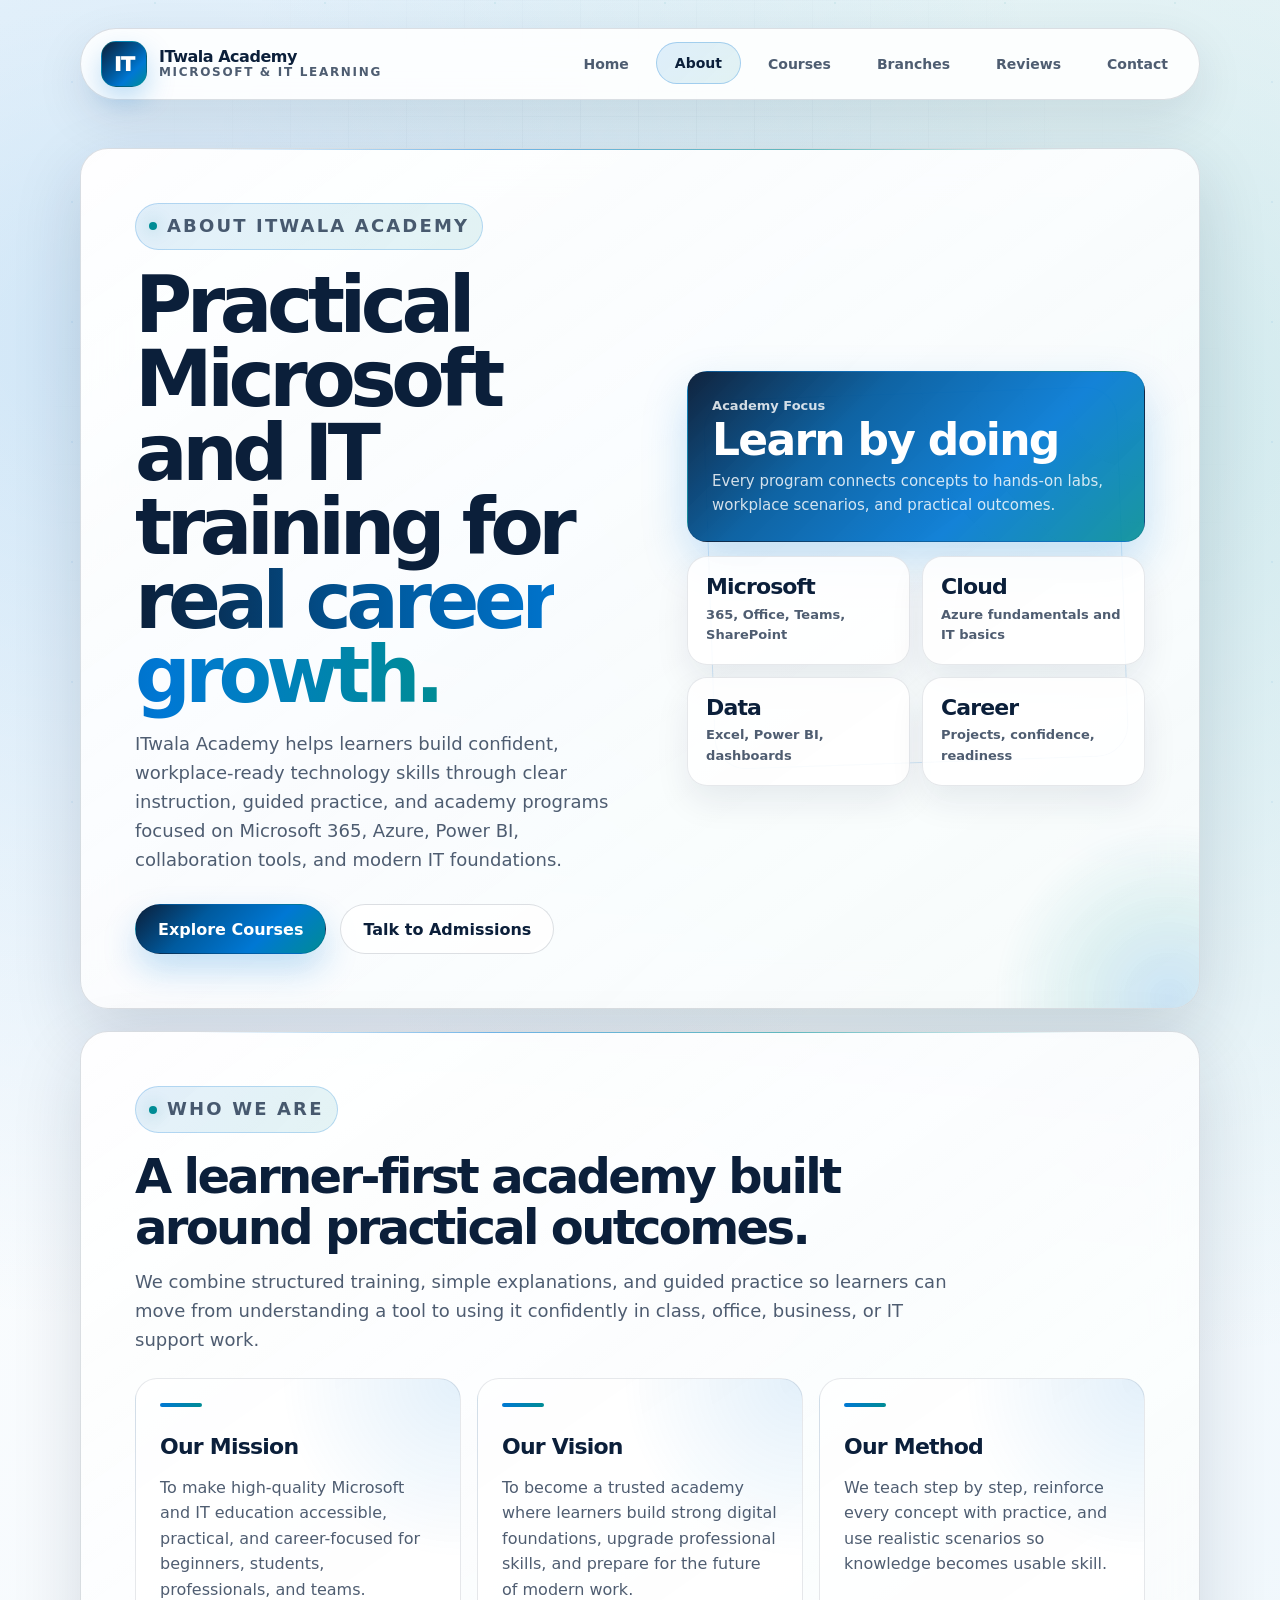
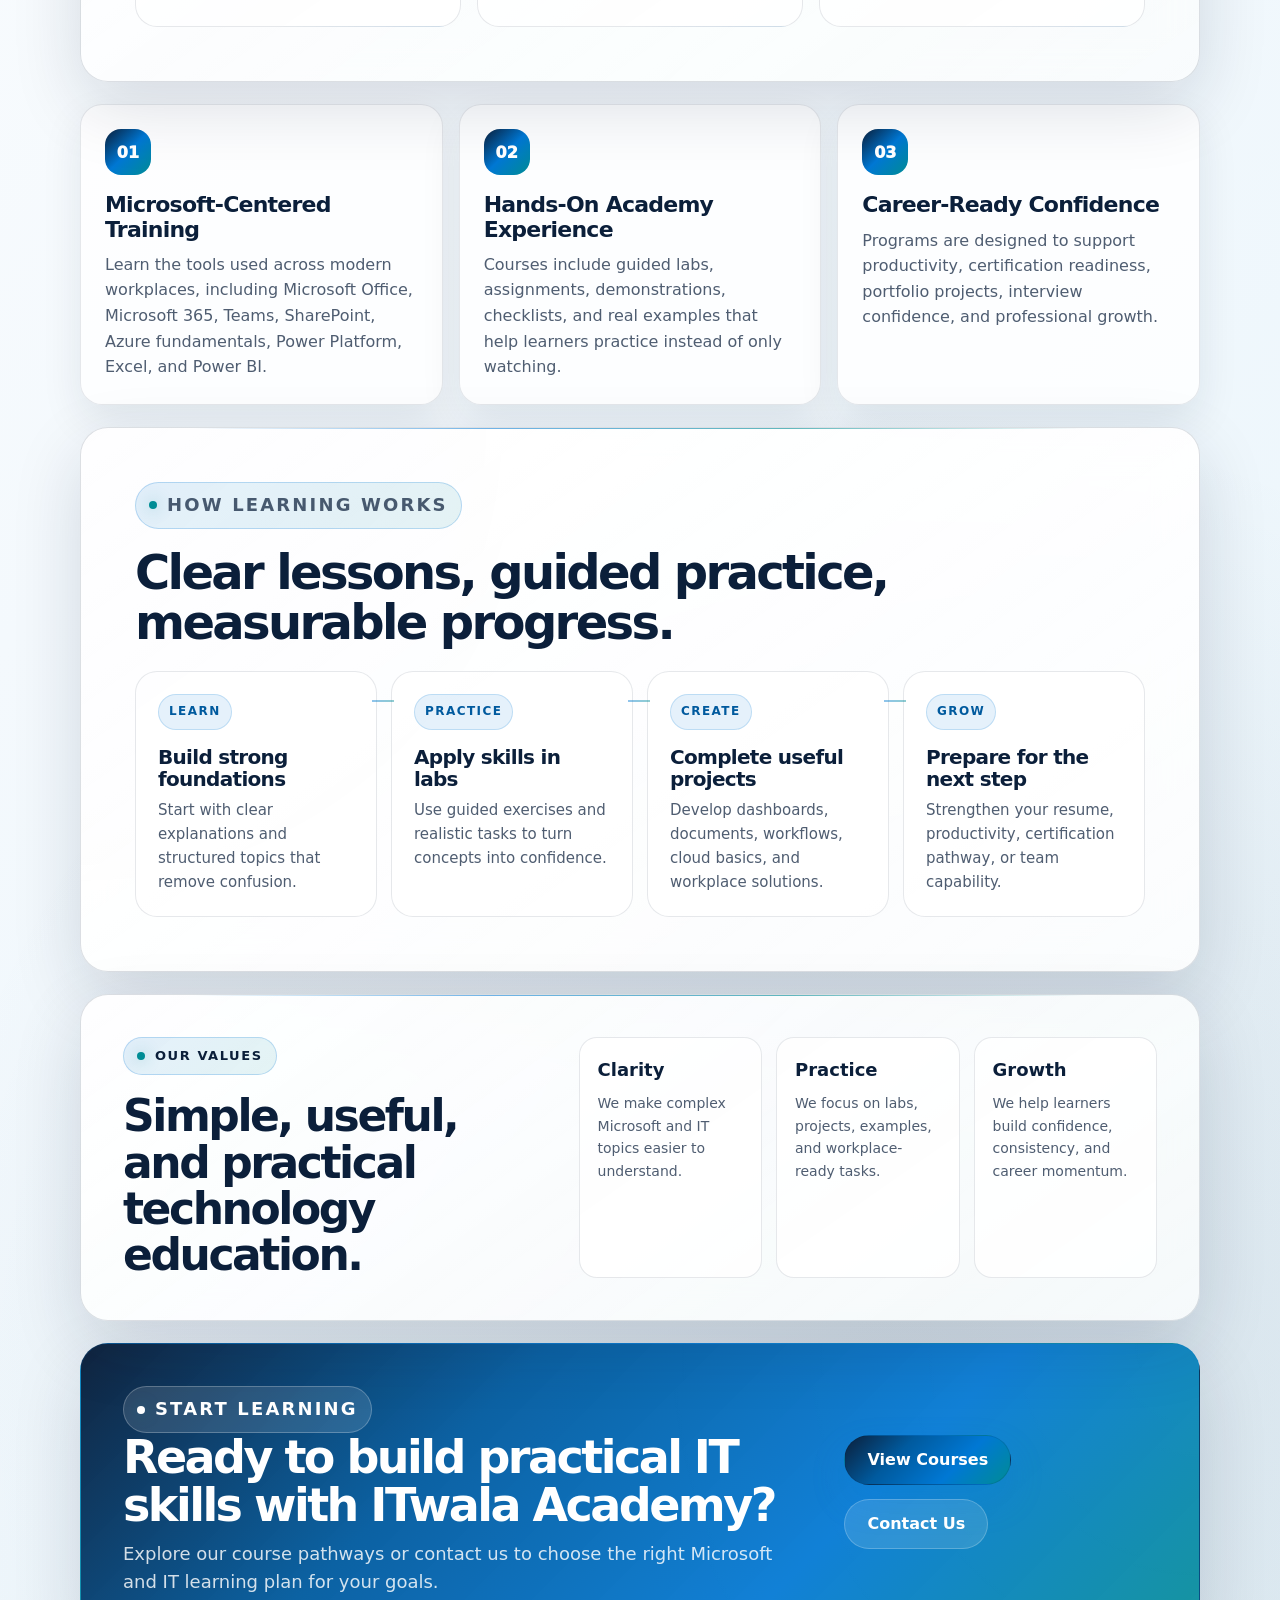
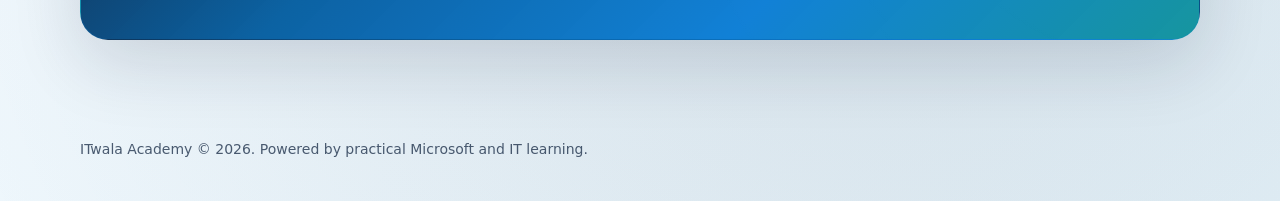
==== commit d135b33d: "Courage: Add Branches navigation link consistently across every site page" ====
--- a/about.html
+++ b/about.html
@@ -23,6 +23,7 @@
                     <a href="index.html">Home</a>
                     <a class="active" href="about.html">About</a>
                     <a href="courses.html">Courses</a>
+                    <a href="branches.html">Branches</a>
                     <a href="customer-reviews.html">Reviews</a>
                     <a href="contact.html">Contact</a>
                 </nav>
--- a/style.css
+++ b/style.css
@@ -76,6 +76,47 @@
     color: inherit;
 }
 
+a:focus-visible,
+button:focus-visible,
+.button:focus-visible,
+.nav-links a:focus-visible {
+    outline: 3px solid var(--sn-secondary-deep);
+    outline-offset: 4px;
+}
+
+.skip-link {
+    position: fixed;
+    top: 14px;
+    left: 14px;
+    z-index: 1000;
+    padding: 10px 14px;
+    border-radius: 999px;
+    color: var(--sn-surface-strong);
+    background: var(--sn-primary);
+    box-shadow: 0 12px 30px rgba(var(--sn-primary-rgb), 0.24);
+    font-weight: 850;
+    text-decoration: none;
+    transform: translateY(-160%);
+    transition: transform 180ms ease;
+}
+
+.skip-link:focus,
+.skip-link:focus-visible {
+    transform: translateY(0);
+}
+
+.sr-only {
+    position: absolute;
+    overflow: hidden;
+    width: 1px;
+    height: 1px;
+    padding: 0;
+    border: 0;
+    margin: -1px;
+    clip: rect(0, 0, 0, 0);
+    white-space: nowrap;
+}
+
 .site-shell {
     width: min(var(--sn-max-width), calc(100% - 40px));
     margin: 0 auto;
@@ -161,7 +202,8 @@
 }
 
 .nav-links a:hover,
-.nav-links a.active {
+.nav-links a.active,
+.nav-links a[aria-current="page"] {
     border-color: rgba(var(--sn-secondary-rgb), 0.28);
     color: var(--sn-primary);
     background: linear-gradient(135deg, rgba(var(--sn-secondary-rgb), 0.12), rgba(var(--sn-accent-rgb), 0.1));
@@ -1372,6 +1414,213 @@
     font-weight: 700;
 }
 
+.branches-page {
+    display: grid;
+    gap: 22px;
+    padding-top: 30px;
+    padding-bottom: 34px;
+}
+
+.branch-intro-card {
+    isolation: isolate;
+}
+
+.branch-intro-card::after {
+    position: absolute;
+    width: 360px;
+    height: 360px;
+    right: -150px;
+    bottom: -170px;
+    z-index: -1;
+    border-radius: 50%;
+    content: "";
+    background: radial-gradient(circle, rgba(var(--sn-secondary-rgb), 0.18), rgba(var(--sn-accent-rgb), 0.1), transparent 68%);
+    filter: blur(4px);
+}
+
+.branch-hero-grid {
+    display: grid;
+    grid-template-columns: minmax(0, 1.05fr) minmax(320px, 0.95fr);
+    gap: clamp(24px, 4vw, 46px);
+    align-items: center;
+}
+
+.branch-finder-card {
+    position: relative;
+    z-index: 1;
+    padding: 24px;
+    border: 1px solid rgba(var(--sn-secondary-rgb), 0.18);
+    border-radius: 24px;
+    background:
+        radial-gradient(circle at top right, rgba(var(--sn-secondary-rgb), 0.15), transparent 42%),
+        rgba(var(--sn-surface-rgb), 0.84);
+    box-shadow: 0 18px 46px rgba(var(--sn-primary-rgb), 0.1);
+}
+
+.branch-finder-card h2 {
+    margin-bottom: 18px;
+    font-size: clamp(26px, 3vw, 36px);
+}
+
+.branch-summary-list,
+.branch-meta {
+    padding: 0;
+    margin: 0;
+    list-style: none;
+}
+
+.branch-summary-list {
+    display: grid;
+    gap: 12px;
+}
+
+.branch-summary-list li {
+    padding: 16px;
+    border: 1px solid rgba(var(--sn-primary-rgb), 0.1);
+    border-radius: 18px;
+    background: rgba(var(--sn-surface-rgb), 0.82);
+}
+
+.branch-summary-list strong,
+.branch-summary-list span {
+    display: block;
+}
+
+.branch-summary-list strong {
+    color: var(--sn-text);
+    font-size: 18px;
+    line-height: 1.15;
+}
+
+.branch-summary-list span {
+    margin-top: 5px;
+    color: var(--sn-text-muted);
+    font-size: 14px;
+    font-weight: 700;
+}
+
+.branch-grid {
+    display: grid;
+    grid-template-columns: repeat(3, minmax(0, 1fr));
+    gap: 16px;
+}
+
+.branch-card {
+    position: relative;
+    display: flex;
+    min-height: 100%;
+    flex-direction: column;
+    gap: 18px;
+    overflow: hidden;
+    padding: 24px;
+    border: 1px solid var(--sn-border);
+    border-radius: 24px;
+    background: rgba(var(--sn-surface-rgb), 0.86);
+    box-shadow: 0 16px 42px rgba(var(--sn-primary-rgb), 0.09);
+    transition: transform 180ms ease, border-color 180ms ease, background 180ms ease;
+}
+
+.branch-card::before {
+    position: absolute;
+    width: 140px;
+    height: 140px;
+    right: -56px;
+    bottom: -56px;
+    border-radius: 50%;
+    content: "";
+    background: radial-gradient(circle, rgba(var(--sn-accent-rgb), 0.18), transparent 70%);
+}
+
+.branch-card:hover {
+    border-color: rgba(var(--sn-secondary-rgb), 0.32);
+    background: rgba(var(--sn-surface-rgb), 0.98);
+    transform: translateY(-4px);
+}
+
+.branch-card header,
+.branch-card address,
+.branch-card ul,
+.branch-card div {
+    position: relative;
+    z-index: 1;
+}
+
+.branch-card h3 {
+    margin-bottom: 0;
+    font-size: 24px;
+    line-height: 1.08;
+    letter-spacing: -0.04em;
+}
+
+.branch-tag {
+    display: inline-flex;
+    margin-bottom: 12px;
+    padding: 7px 10px;
+    border: 1px solid rgba(var(--sn-secondary-rgb), 0.18);
+    border-radius: 999px;
+    color: var(--sn-secondary-deep);
+    background: rgba(var(--sn-secondary-rgb), 0.1);
+    font-size: 12px;
+    font-weight: 900;
+    letter-spacing: 0.12em;
+    text-transform: uppercase;
+}
+
+.branch-card address {
+    color: var(--sn-text-muted);
+    font-style: normal;
+    font-weight: 750;
+}
+
+.branch-meta {
+    display: grid;
+    gap: 9px;
+    color: var(--sn-text-muted);
+    font-size: 15px;
+}
+
+.branch-meta li {
+    display: flex;
+    gap: 9px;
+}
+
+.branch-meta span {
+    color: var(--sn-accent);
+    font-size: 12px;
+    line-height: 2;
+}
+
+.branch-hours {
+    display: grid;
+    gap: 4px;
+    padding: 15px;
+    border: 1px solid rgba(var(--sn-primary-rgb), 0.1);
+    border-radius: 18px;
+    background: rgba(var(--sn-surface-rgb), 0.8);
+}
+
+.branch-hours strong {
+    color: var(--sn-text);
+    line-height: 1.1;
+}
+
+.branch-hours span {
+    color: var(--sn-text-muted);
+    font-size: 14px;
+    font-weight: 750;
+}
+
+.branch-actions {
+    display: flex;
+    flex-wrap: wrap;
+    gap: 12px;
+    margin-top: auto;
+}
+
+.branch-access-card {
+    align-items: start;
+}
+
 .site-footer {
     padding: 26px 0 40px;
     color: var(--sn-text-muted);
@@ -1389,9 +1638,25 @@
     margin-bottom: 0;
 }
 
+@media (prefers-reduced-motion: reduce) {
+    html {
+        scroll-behavior: auto;
+    }
+
+    *,
+    *::before,
+    *::after {
+        animation-duration: 0.01ms !important;
+        animation-iteration-count: 1 !important;
+        scroll-behavior: auto !important;
+        transition-duration: 0.01ms !important;
+    }
+}
+
 @media (max-width: 900px) {
     .hero,
     .about-hero-grid,
+    .branch-hero-grid,
     .mission-grid,
     .success-lab,
     .values-card,
@@ -1401,6 +1666,7 @@
 
     .offerings-grid,
     .about-details,
+    .branch-grid,
     .reviews-grid,
     .story-grid,
     .learning-steps {
@@ -1469,6 +1735,7 @@
     .stats,
     .offerings-grid,
     .about-details,
+    .branch-grid,
     .values-grid,
     .success-metrics,
     .review-highlights,
@@ -1493,7 +1760,17 @@
 
     .featured-review,
     .review-card,
-    .review-score-card {
+    .review-score-card,
+    .branch-card {
         border-radius: 22px;
     }
+
+    .branch-actions {
+        align-items: stretch;
+        flex-direction: column;
+    }
+
+    .branch-actions .button {
+        width: 100%;
+    }
 }
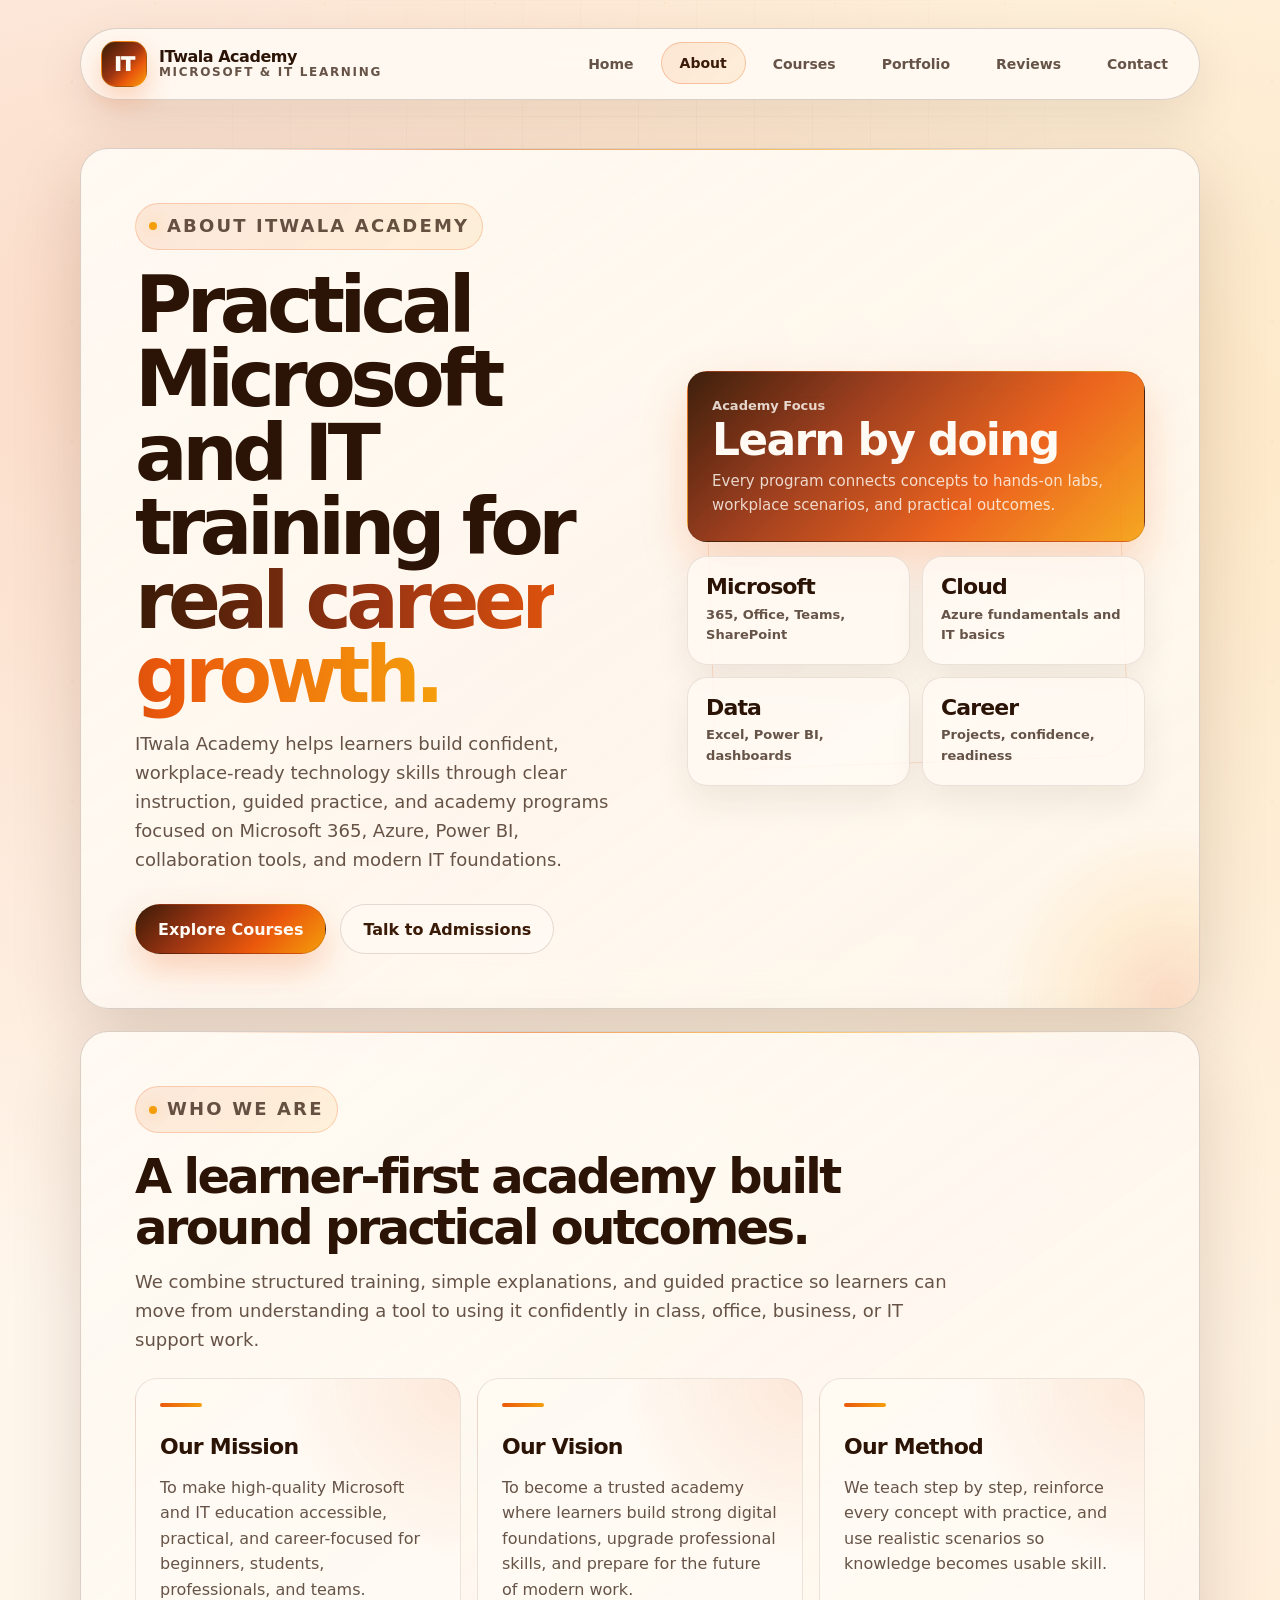
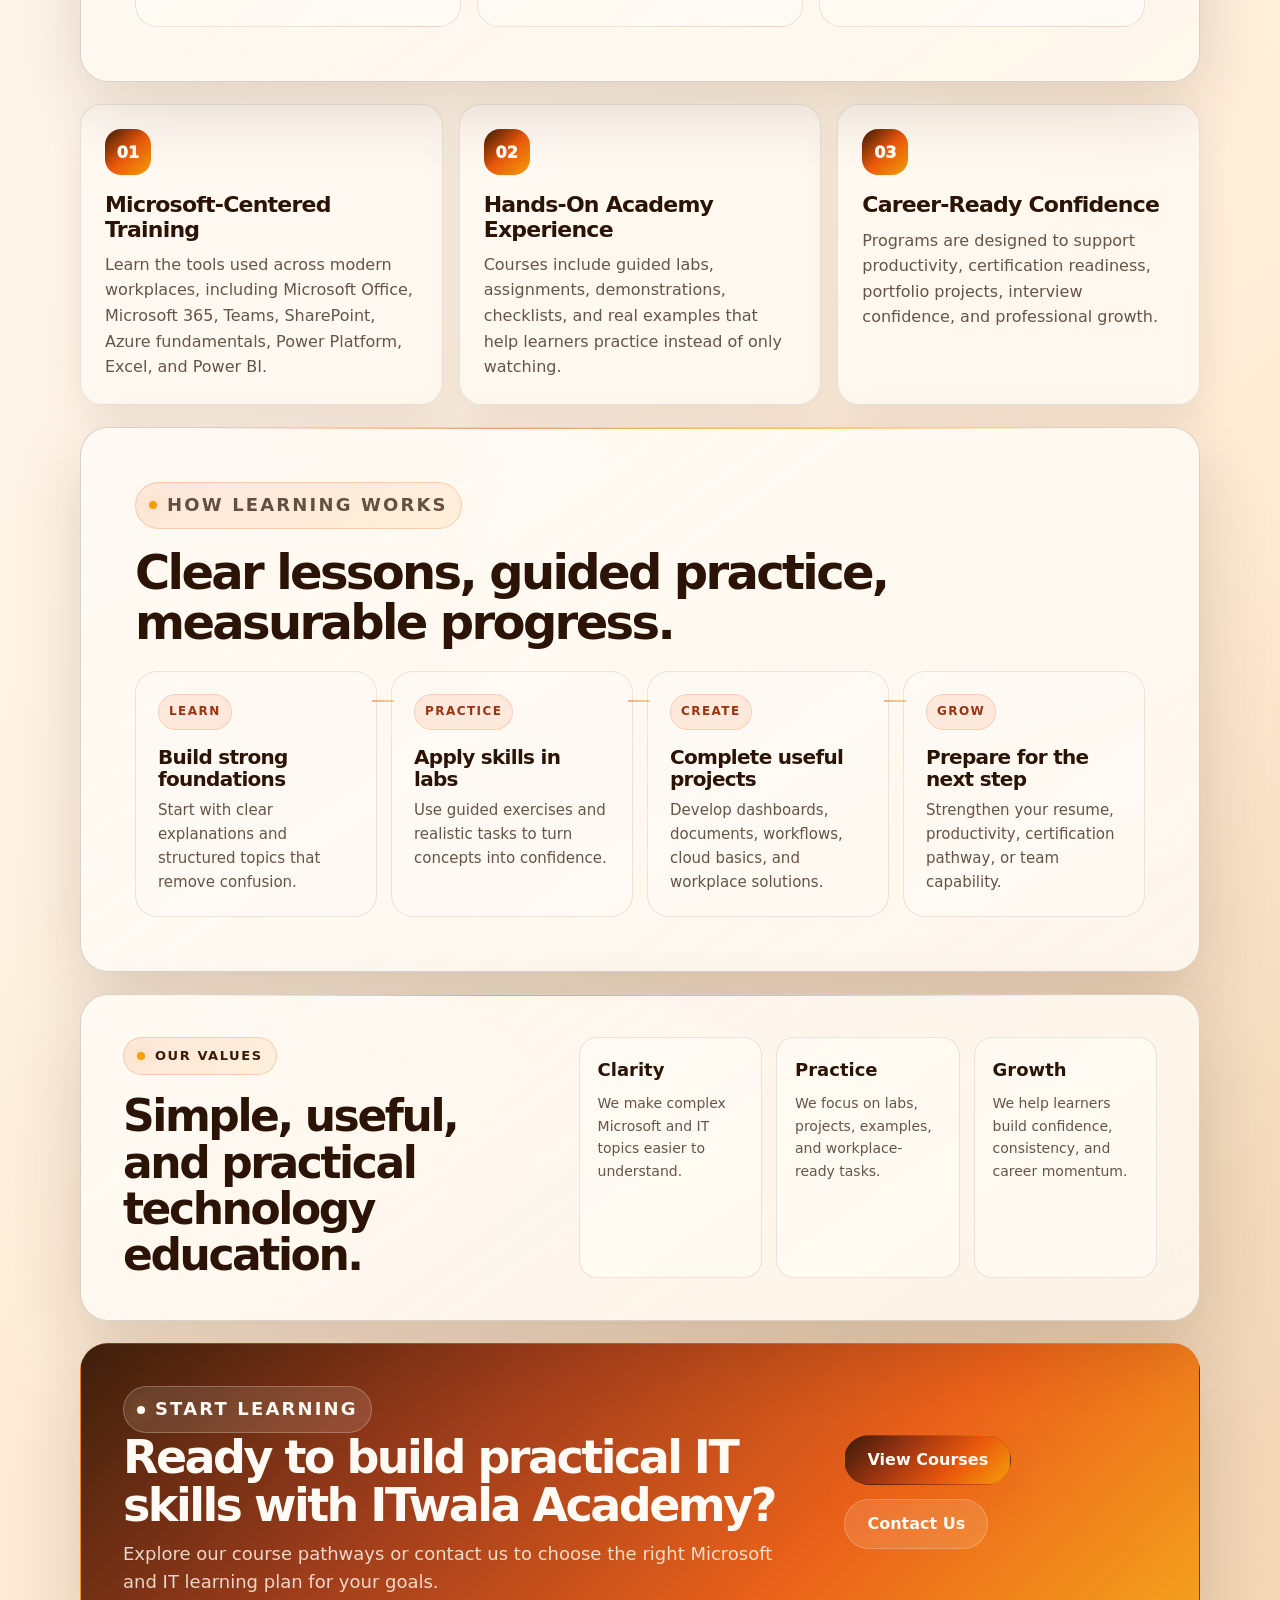
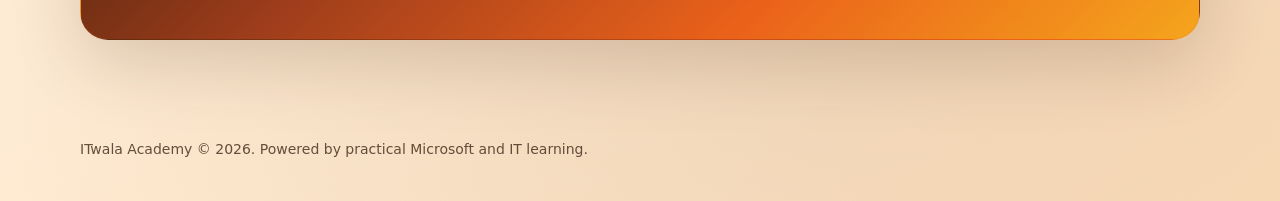
==== commit 8b51cac9: "Courage: Remove the duplicate testimonials page and keep sitewide navigation consistent across remai" ====
--- a/about.html
+++ b/about.html
@@ -23,7 +23,7 @@
                     <a href="index.html">Home</a>
                     <a class="active" href="about.html">About</a>
                     <a href="courses.html">Courses</a>
-                    <a href="branches.html">Branches</a>
+                    <a href="portfolio.html">Portfolio</a>
                     <a href="customer-reviews.html">Reviews</a>
                     <a href="contact.html">Contact</a>
                 </nav>
--- a/style.css
+++ b/style.css
@@ -1,25 +1,25 @@
 :root {
-    --sn-bg: #f4f9fd;
-    --sn-bg-soft: #e7f4fb;
-    --sn-surface: rgba(255, 255, 255, 0.9);
-    --sn-surface-strong: #ffffff;
-    --sn-surface-rgb: 255, 255, 255;
-    --sn-border: rgba(11, 31, 58, 0.14);
-    --sn-text: #0b1f3a;
-    --sn-text-muted: rgba(11, 31, 58, 0.72);
-    --sn-primary: #0b1f3a;
-    --sn-primary-rgb: 11, 31, 58;
-    --sn-secondary: #0078d4;
-    --sn-secondary-rgb: 0, 120, 212;
-    --sn-secondary-deep: #005a9e;
-    --sn-secondary-deep-rgb: 0, 90, 158;
-    --sn-accent: #008c95;
-    --sn-accent-rgb: 0, 140, 149;
-    --sn-warning: #0078d4;
-    --sn-warning-rgb: 0, 120, 212;
-    --sn-success: #008c95;
-    --sn-success-rgb: 0, 140, 149;
-    --sn-shadow: 0 24px 70px rgba(var(--sn-primary-rgb), 0.14);
+    --sn-bg: #fff4e6;
+    --sn-bg-soft: #ffe1bd;
+    --sn-surface: rgba(255, 250, 243, 0.92);
+    --sn-surface-strong: #fffaf3;
+    --sn-surface-rgb: 255, 250, 243;
+    --sn-border: rgba(58, 27, 7, 0.18);
+    --sn-text: #2b1306;
+    --sn-text-muted: rgba(43, 19, 6, 0.72);
+    --sn-primary: #3a1b07;
+    --sn-primary-rgb: 58, 27, 7;
+    --sn-secondary: #ea580c;
+    --sn-secondary-rgb: 234, 88, 12;
+    --sn-secondary-deep: #9a3412;
+    --sn-secondary-deep-rgb: 154, 52, 18;
+    --sn-accent: #f59e0b;
+    --sn-accent-rgb: 245, 158, 11;
+    --sn-warning: #fbbf24;
+    --sn-warning-rgb: 251, 191, 36;
+    --sn-success: #c2410c;
+    --sn-success-rgb: 194, 65, 12;
+    --sn-shadow: 0 24px 70px rgba(var(--sn-primary-rgb), 0.16);
     --sn-radius-lg: 28px;
     --sn-radius-md: 18px;
     --sn-radius-sm: 12px;
@@ -76,47 +76,6 @@
     color: inherit;
 }
 
-a:focus-visible,
-button:focus-visible,
-.button:focus-visible,
-.nav-links a:focus-visible {
-    outline: 3px solid var(--sn-secondary-deep);
-    outline-offset: 4px;
-}
-
-.skip-link {
-    position: fixed;
-    top: 14px;
-    left: 14px;
-    z-index: 1000;
-    padding: 10px 14px;
-    border-radius: 999px;
-    color: var(--sn-surface-strong);
-    background: var(--sn-primary);
-    box-shadow: 0 12px 30px rgba(var(--sn-primary-rgb), 0.24);
-    font-weight: 850;
-    text-decoration: none;
-    transform: translateY(-160%);
-    transition: transform 180ms ease;
-}
-
-.skip-link:focus,
-.skip-link:focus-visible {
-    transform: translateY(0);
-}
-
-.sr-only {
-    position: absolute;
-    overflow: hidden;
-    width: 1px;
-    height: 1px;
-    padding: 0;
-    border: 0;
-    margin: -1px;
-    clip: rect(0, 0, 0, 0);
-    white-space: nowrap;
-}
-
 .site-shell {
     width: min(var(--sn-max-width), calc(100% - 40px));
     margin: 0 auto;
@@ -181,7 +140,9 @@
 
 .nav-links {
     display: flex;
+    flex-wrap: wrap;
     align-items: center;
+    justify-content: flex-end;
     gap: 8px;
 }
 
@@ -202,8 +163,7 @@
 }
 
 .nav-links a:hover,
-.nav-links a.active,
-.nav-links a[aria-current="page"] {
+.nav-links a.active {
     border-color: rgba(var(--sn-secondary-rgb), 0.28);
     color: var(--sn-primary);
     background: linear-gradient(135deg, rgba(var(--sn-secondary-rgb), 0.12), rgba(var(--sn-accent-rgb), 0.1));
@@ -1153,6 +1113,542 @@
     background: rgba(var(--sn-surface-rgb), 0.12);
 }
 
+.portfolio-hero {
+    align-items: stretch;
+}
+
+.portfolio-hero-copy h1 {
+    max-width: 860px;
+}
+
+.portfolio-visual-card {
+    position: relative;
+    display: grid;
+    min-height: 100%;
+    place-items: center;
+    overflow: hidden;
+    padding: clamp(24px, 4vw, 36px);
+    border: 1px solid var(--sn-border);
+    border-radius: var(--sn-radius-lg);
+    background:
+        radial-gradient(circle at 25% 15%, rgba(var(--sn-accent-rgb), 0.22), transparent 34%),
+        radial-gradient(circle at 80% 80%, rgba(var(--sn-secondary-rgb), 0.16), transparent 42%),
+        linear-gradient(145deg, rgba(var(--sn-surface-rgb), 0.98), rgba(var(--sn-surface-rgb), 0.82));
+    box-shadow: var(--sn-shadow);
+    backdrop-filter: blur(20px);
+}
+
+.portfolio-visual-card::before {
+    position: absolute;
+    inset: 24px;
+    border: 1px solid rgba(var(--sn-secondary-rgb), 0.14);
+    border-radius: 34px;
+    content: "";
+    transform: rotate(-3deg);
+}
+
+.portfolio-device {
+    position: relative;
+    z-index: 2;
+    width: min(360px, 100%);
+    overflow: hidden;
+    border: 1px solid rgba(var(--sn-primary-rgb), 0.16);
+    border-radius: 28px;
+    background: rgba(var(--sn-surface-rgb), 0.86);
+    box-shadow: 0 26px 60px rgba(var(--sn-primary-rgb), 0.18);
+}
+
+.device-top {
+    display: flex;
+    gap: 7px;
+    padding: 16px 18px;
+    border-bottom: 1px solid rgba(var(--sn-primary-rgb), 0.1);
+}
+
+.device-top span {
+    width: 10px;
+    height: 10px;
+    border-radius: 50%;
+    background: rgba(var(--sn-secondary-rgb), 0.42);
+}
+
+.device-top span:nth-child(2) {
+    background: rgba(var(--sn-accent-rgb), 0.56);
+}
+
+.device-top span:nth-child(3) {
+    background: rgba(var(--sn-primary-rgb), 0.34);
+}
+
+.device-screen {
+    display: grid;
+    gap: 20px;
+    padding: 22px;
+}
+
+.dashboard-header {
+    display: flex;
+    align-items: start;
+    justify-content: space-between;
+    gap: 14px;
+}
+
+.dashboard-header strong,
+.dashboard-header small {
+    display: block;
+}
+
+.dashboard-header strong {
+    font-size: 18px;
+    line-height: 1.1;
+}
+
+.dashboard-header small {
+    color: var(--sn-text-muted);
+    font-size: 12px;
+    font-weight: 800;
+}
+
+.dashboard-status {
+    padding: 6px 9px;
+    border-radius: 999px;
+    color: var(--sn-surface-strong);
+    background: linear-gradient(135deg, var(--sn-secondary), var(--sn-accent));
+    font-size: 12px;
+    font-weight: 900;
+}
+
+.portfolio-donut {
+    position: relative;
+    display: grid;
+    width: min(190px, 82%);
+    aspect-ratio: 1;
+    justify-self: center;
+    place-items: center;
+    border-radius: 50%;
+    background: conic-gradient(var(--sn-secondary) 0 var(--score), rgba(var(--sn-accent-rgb), 0.42) var(--score) 100%);
+}
+
+.portfolio-donut::before {
+    position: absolute;
+    inset: 18px;
+    border-radius: 50%;
+    content: "";
+    background: var(--sn-surface-strong);
+    box-shadow: inset 0 0 0 1px rgba(var(--sn-primary-rgb), 0.08);
+}
+
+.portfolio-donut span {
+    position: relative;
+    z-index: 2;
+    color: var(--sn-text);
+    font-size: 42px;
+    font-weight: 950;
+    letter-spacing: -0.06em;
+}
+
+.mini-bars {
+    display: flex;
+    align-items: end;
+    gap: 10px;
+    height: 90px;
+    padding: 14px;
+    border: 1px solid rgba(var(--sn-primary-rgb), 0.1);
+    border-radius: 20px;
+    background: rgba(var(--sn-surface-rgb), 0.72);
+}
+
+.mini-bars span {
+    flex: 1;
+    height: var(--height);
+    min-height: 18px;
+    border-radius: 999px 999px 6px 6px;
+    background: linear-gradient(180deg, var(--sn-accent), var(--sn-secondary), var(--sn-primary));
+    box-shadow: 0 10px 20px rgba(var(--sn-secondary-rgb), 0.16);
+}
+
+.portfolio-floating-note {
+    position: absolute;
+    z-index: 3;
+    max-width: 170px;
+    padding: 14px;
+    border: 1px solid rgba(var(--sn-secondary-rgb), 0.18);
+    border-radius: 18px;
+    background: rgba(var(--sn-surface-rgb), 0.9);
+    box-shadow: 0 16px 34px rgba(var(--sn-primary-rgb), 0.12);
+    backdrop-filter: blur(16px);
+}
+
+.portfolio-floating-note strong,
+.portfolio-floating-note span {
+    display: block;
+}
+
+.portfolio-floating-note strong {
+    margin-bottom: 4px;
+    color: var(--sn-primary);
+    line-height: 1.1;
+}
+
+.portfolio-floating-note span {
+    color: var(--sn-text-muted);
+    font-size: 12px;
+    font-weight: 750;
+}
+
+.note-one {
+    top: 48px;
+    left: 18px;
+}
+
+.note-two {
+    right: 22px;
+    bottom: 42px;
+}
+
+.portfolio-intro .section-header {
+    max-width: 900px;
+}
+
+.portfolio-capability-grid {
+    display: grid;
+    grid-template-columns: repeat(4, minmax(0, 1fr));
+    gap: 14px;
+}
+
+.portfolio-capability-grid article {
+    padding: 20px;
+    border: 1px solid rgba(var(--sn-primary-rgb), 0.1);
+    border-radius: 22px;
+    background: rgba(var(--sn-surface-rgb), 0.82);
+}
+
+.capability-icon {
+    display: inline-grid;
+    width: 44px;
+    height: 44px;
+    margin-bottom: 16px;
+    place-items: center;
+    border-radius: 15px;
+    color: var(--sn-surface-strong);
+    background: linear-gradient(135deg, var(--sn-primary), var(--sn-secondary), var(--sn-accent));
+    font-size: 13px;
+    font-weight: 950;
+}
+
+.portfolio-capability-grid h3 {
+    margin-bottom: 8px;
+    font-size: 19px;
+    letter-spacing: -0.035em;
+}
+
+.portfolio-capability-grid p {
+    margin-bottom: 0;
+    font-size: 15px;
+}
+
+.portfolio-grid {
+    display: grid;
+    grid-template-columns: repeat(2, minmax(0, 1fr));
+    gap: 16px;
+}
+
+.portfolio-card {
+    overflow: hidden;
+    border: 1px solid var(--sn-border);
+    border-radius: 26px;
+    background:
+        linear-gradient(145deg, rgba(var(--sn-surface-rgb), 0.98), rgba(var(--sn-surface-rgb), 0.84)),
+        radial-gradient(circle at top right, rgba(var(--sn-secondary-rgb), 0.14), transparent 42%);
+    box-shadow: 0 16px 42px rgba(var(--sn-primary-rgb), 0.1);
+    transition: transform 180ms ease, border-color 180ms ease;
+}
+
+.portfolio-card:hover {
+    border-color: rgba(var(--sn-secondary-rgb), 0.32);
+    transform: translateY(-4px);
+}
+
+.portfolio-card-featured {
+    display: grid;
+    grid-column: 1 / -1;
+    grid-template-columns: 0.95fr 1.05fr;
+}
+
+.portfolio-card-graphic {
+    min-height: 280px;
+    padding: 24px;
+    background:
+        radial-gradient(circle at 30% 20%, rgba(var(--sn-accent-rgb), 0.2), transparent 32%),
+        linear-gradient(135deg, rgba(var(--sn-primary-rgb), 0.08), rgba(var(--sn-secondary-rgb), 0.14));
+}
+
+.portfolio-card-graphic svg {
+    display: block;
+    width: 100%;
+    height: 100%;
+    min-height: 230px;
+}
+
+.portfolio-card-graphic svg rect {
+    fill: rgba(var(--sn-surface-rgb), 0.75);
+    stroke: rgba(var(--sn-primary-rgb), 0.12);
+}
+
+.portfolio-card-graphic svg path {
+    fill: none;
+    stroke: url("#portfolioGradientOne");
+    stroke-width: 10;
+    stroke-linecap: round;
+}
+
+.portfolio-card-graphic svg circle {
+    fill: var(--sn-surface-strong);
+    stroke: var(--sn-secondary);
+    stroke-width: 5;
+}
+
+.portfolio-card-graphic svg g rect {
+    fill: url("#portfolioGradientOne");
+    opacity: 0.82;
+}
+
+.portfolio-card-copy {
+    padding: clamp(24px, 4vw, 34px);
+}
+
+.portfolio-tag {
+    display: inline-flex;
+    margin-bottom: 14px;
+    padding: 7px 10px;
+    border: 1px solid rgba(var(--sn-secondary-rgb), 0.18);
+    border-radius: 999px;
+    color: var(--sn-secondary-deep);
+    background: rgba(var(--sn-secondary-rgb), 0.1);
+    font-size: 12px;
+    font-weight: 900;
+    letter-spacing: 0.12em;
+    text-transform: uppercase;
+}
+
+.portfolio-card-copy h3 {
+    margin-bottom: 10px;
+    font-size: clamp(24px, 3vw, 34px);
+    line-height: 1.05;
+    letter-spacing: -0.055em;
+}
+
+.portfolio-card:not(.portfolio-card-featured) .portfolio-card-copy h3 {
+    font-size: 23px;
+}
+
+.portfolio-card-copy p {
+    color: var(--sn-text-muted);
+}
+
+.portfolio-card-copy ul {
+    display: grid;
+    gap: 8px;
+    margin: 0;
+    padding-left: 20px;
+    color: var(--sn-text-muted);
+}
+
+.compact-graphic {
+    display: grid;
+    min-height: 190px;
+    place-items: center;
+}
+
+.excel-grid {
+    display: grid;
+    width: min(260px, 100%);
+    grid-template-columns: repeat(4, 1fr);
+    gap: 8px;
+}
+
+.excel-grid span {
+    aspect-ratio: 1.35;
+    border: 1px solid rgba(var(--sn-primary-rgb), 0.12);
+    border-radius: 10px;
+    background: rgba(var(--sn-surface-rgb), 0.82);
+}
+
+.excel-grid span:nth-child(3n),
+.excel-grid span:nth-child(5),
+.excel-grid span:nth-child(10) {
+    background: linear-gradient(135deg, var(--sn-secondary), var(--sn-accent));
+}
+
+.cloud-map {
+    position: relative;
+    width: 230px;
+    height: 150px;
+}
+
+.cloud-map::before,
+.cloud-map::after {
+    position: absolute;
+    inset: 50% auto auto 50%;
+    width: 170px;
+    height: 2px;
+    content: "";
+    background: rgba(var(--sn-secondary-rgb), 0.32);
+    transform-origin: left center;
+}
+
+.cloud-map::before {
+    transform: rotate(22deg);
+}
+
+.cloud-map::after {
+    transform: rotate(150deg);
+}
+
+.cloud-node {
+    position: absolute;
+    display: grid;
+    place-items: center;
+    border-radius: 50%;
+    background: var(--sn-surface-strong);
+    box-shadow: 0 14px 30px rgba(var(--sn-primary-rgb), 0.12);
+}
+
+.node-main {
+    inset: 40px auto auto 80px;
+    z-index: 2;
+    width: 76px;
+    height: 76px;
+    color: var(--sn-surface-strong);
+    background: linear-gradient(135deg, var(--sn-primary), var(--sn-secondary), var(--sn-accent));
+    font-weight: 950;
+}
+
+.node-a,
+.node-b,
+.node-c {
+    width: 34px;
+    height: 34px;
+    border: 1px solid rgba(var(--sn-secondary-rgb), 0.22);
+}
+
+.node-a {
+    top: 8px;
+    right: 14px;
+}
+
+.node-b {
+    bottom: 10px;
+    right: 32px;
+}
+
+.node-c {
+    bottom: 28px;
+    left: 8px;
+}
+
+.bi-chart {
+    display: flex;
+    align-items: end;
+    justify-content: center;
+    gap: 14px;
+    width: min(280px, 100%);
+    height: 150px;
+    padding: 18px;
+    border: 1px solid rgba(var(--sn-primary-rgb), 0.1);
+    border-radius: 22px;
+    background: rgba(var(--sn-surface-rgb), 0.74);
+}
+
+.bi-chart span {
+    width: 28px;
+    height: var(--height);
+    border-radius: 999px 999px 8px 8px;
+    background: linear-gradient(180deg, var(--sn-accent), var(--sn-secondary), var(--sn-primary));
+}
+
+.team-board {
+    display: grid;
+    width: min(260px, 100%);
+    grid-template-columns: repeat(2, 1fr);
+    gap: 12px;
+}
+
+.team-board span {
+    min-height: 76px;
+    border: 1px solid rgba(var(--sn-primary-rgb), 0.1);
+    border-radius: 18px;
+    background:
+        linear-gradient(135deg, rgba(var(--sn-surface-rgb), 0.88), rgba(var(--sn-surface-rgb), 0.66)),
+        radial-gradient(circle at top right, rgba(var(--sn-secondary-rgb), 0.18), transparent 48%);
+}
+
+.team-board span:nth-child(1) {
+    background: linear-gradient(135deg, var(--sn-primary), var(--sn-secondary));
+}
+
+.team-board span:nth-child(4) {
+    background: linear-gradient(135deg, var(--sn-secondary), var(--sn-accent));
+}
+
+.portfolio-process-card {
+    overflow: hidden;
+    padding: clamp(28px, 5vw, 46px);
+    border: 1px solid var(--sn-border);
+    border-radius: var(--sn-radius-lg);
+    background:
+        linear-gradient(145deg, rgba(var(--sn-surface-rgb), 0.98), rgba(var(--sn-surface-rgb), 0.84)),
+        radial-gradient(circle at top left, rgba(var(--sn-secondary-rgb), 0.14), transparent 44%);
+    box-shadow: var(--sn-shadow);
+}
+
+.portfolio-process {
+    display: grid;
+    grid-template-columns: repeat(4, minmax(0, 1fr));
+    gap: 14px;
+}
+
+.portfolio-process article {
+    position: relative;
+    min-height: 210px;
+    padding: 22px;
+    border: 1px solid rgba(var(--sn-primary-rgb), 0.1);
+    border-radius: 22px;
+    background: rgba(var(--sn-surface-rgb), 0.82);
+}
+
+.portfolio-process article::before {
+    display: block;
+    width: 42px;
+    height: 4px;
+    margin-bottom: 22px;
+    border-radius: 999px;
+    content: "";
+    background: linear-gradient(90deg, var(--sn-secondary), var(--sn-accent));
+}
+
+.portfolio-process span {
+    display: inline-flex;
+    margin-bottom: 10px;
+    color: var(--sn-secondary-deep);
+    font-size: 12px;
+    font-weight: 950;
+    letter-spacing: 0.13em;
+    text-transform: uppercase;
+}
+
+.portfolio-process h3 {
+    margin-bottom: 8px;
+    font-size: 21px;
+    letter-spacing: -0.035em;
+}
+
+.portfolio-process p {
+    margin-bottom: 0;
+    color: var(--sn-text-muted);
+    font-size: 15px;
+}
+
 .review-highlights {
     display: grid;
     grid-template-columns: repeat(3, minmax(0, 1fr));
@@ -1414,213 +1910,6 @@
     font-weight: 700;
 }
 
-.branches-page {
-    display: grid;
-    gap: 22px;
-    padding-top: 30px;
-    padding-bottom: 34px;
-}
-
-.branch-intro-card {
-    isolation: isolate;
-}
-
-.branch-intro-card::after {
-    position: absolute;
-    width: 360px;
-    height: 360px;
-    right: -150px;
-    bottom: -170px;
-    z-index: -1;
-    border-radius: 50%;
-    content: "";
-    background: radial-gradient(circle, rgba(var(--sn-secondary-rgb), 0.18), rgba(var(--sn-accent-rgb), 0.1), transparent 68%);
-    filter: blur(4px);
-}
-
-.branch-hero-grid {
-    display: grid;
-    grid-template-columns: minmax(0, 1.05fr) minmax(320px, 0.95fr);
-    gap: clamp(24px, 4vw, 46px);
-    align-items: center;
-}
-
-.branch-finder-card {
-    position: relative;
-    z-index: 1;
-    padding: 24px;
-    border: 1px solid rgba(var(--sn-secondary-rgb), 0.18);
-    border-radius: 24px;
-    background:
-        radial-gradient(circle at top right, rgba(var(--sn-secondary-rgb), 0.15), transparent 42%),
-        rgba(var(--sn-surface-rgb), 0.84);
-    box-shadow: 0 18px 46px rgba(var(--sn-primary-rgb), 0.1);
-}
-
-.branch-finder-card h2 {
-    margin-bottom: 18px;
-    font-size: clamp(26px, 3vw, 36px);
-}
-
-.branch-summary-list,
-.branch-meta {
-    padding: 0;
-    margin: 0;
-    list-style: none;
-}
-
-.branch-summary-list {
-    display: grid;
-    gap: 12px;
-}
-
-.branch-summary-list li {
-    padding: 16px;
-    border: 1px solid rgba(var(--sn-primary-rgb), 0.1);
-    border-radius: 18px;
-    background: rgba(var(--sn-surface-rgb), 0.82);
-}
-
-.branch-summary-list strong,
-.branch-summary-list span {
-    display: block;
-}
-
-.branch-summary-list strong {
-    color: var(--sn-text);
-    font-size: 18px;
-    line-height: 1.15;
-}
-
-.branch-summary-list span {
-    margin-top: 5px;
-    color: var(--sn-text-muted);
-    font-size: 14px;
-    font-weight: 700;
-}
-
-.branch-grid {
-    display: grid;
-    grid-template-columns: repeat(3, minmax(0, 1fr));
-    gap: 16px;
-}
-
-.branch-card {
-    position: relative;
-    display: flex;
-    min-height: 100%;
-    flex-direction: column;
-    gap: 18px;
-    overflow: hidden;
-    padding: 24px;
-    border: 1px solid var(--sn-border);
-    border-radius: 24px;
-    background: rgba(var(--sn-surface-rgb), 0.86);
-    box-shadow: 0 16px 42px rgba(var(--sn-primary-rgb), 0.09);
-    transition: transform 180ms ease, border-color 180ms ease, background 180ms ease;
-}
-
-.branch-card::before {
-    position: absolute;
-    width: 140px;
-    height: 140px;
-    right: -56px;
-    bottom: -56px;
-    border-radius: 50%;
-    content: "";
-    background: radial-gradient(circle, rgba(var(--sn-accent-rgb), 0.18), transparent 70%);
-}
-
-.branch-card:hover {
-    border-color: rgba(var(--sn-secondary-rgb), 0.32);
-    background: rgba(var(--sn-surface-rgb), 0.98);
-    transform: translateY(-4px);
-}
-
-.branch-card header,
-.branch-card address,
-.branch-card ul,
-.branch-card div {
-    position: relative;
-    z-index: 1;
-}
-
-.branch-card h3 {
-    margin-bottom: 0;
-    font-size: 24px;
-    line-height: 1.08;
-    letter-spacing: -0.04em;
-}
-
-.branch-tag {
-    display: inline-flex;
-    margin-bottom: 12px;
-    padding: 7px 10px;
-    border: 1px solid rgba(var(--sn-secondary-rgb), 0.18);
-    border-radius: 999px;
-    color: var(--sn-secondary-deep);
-    background: rgba(var(--sn-secondary-rgb), 0.1);
-    font-size: 12px;
-    font-weight: 900;
-    letter-spacing: 0.12em;
-    text-transform: uppercase;
-}
-
-.branch-card address {
-    color: var(--sn-text-muted);
-    font-style: normal;
-    font-weight: 750;
-}
-
-.branch-meta {
-    display: grid;
-    gap: 9px;
-    color: var(--sn-text-muted);
-    font-size: 15px;
-}
-
-.branch-meta li {
-    display: flex;
-    gap: 9px;
-}
-
-.branch-meta span {
-    color: var(--sn-accent);
-    font-size: 12px;
-    line-height: 2;
-}
-
-.branch-hours {
-    display: grid;
-    gap: 4px;
-    padding: 15px;
-    border: 1px solid rgba(var(--sn-primary-rgb), 0.1);
-    border-radius: 18px;
-    background: rgba(var(--sn-surface-rgb), 0.8);
-}
-
-.branch-hours strong {
-    color: var(--sn-text);
-    line-height: 1.1;
-}
-
-.branch-hours span {
-    color: var(--sn-text-muted);
-    font-size: 14px;
-    font-weight: 750;
-}
-
-.branch-actions {
-    display: flex;
-    flex-wrap: wrap;
-    gap: 12px;
-    margin-top: auto;
-}
-
-.branch-access-card {
-    align-items: start;
-}
-
 .site-footer {
     padding: 26px 0 40px;
     color: var(--sn-text-muted);
@@ -1638,38 +1927,25 @@
     margin-bottom: 0;
 }
 
-@media (prefers-reduced-motion: reduce) {
-    html {
-        scroll-behavior: auto;
-    }
-
-    *,
-    *::before,
-    *::after {
-        animation-duration: 0.01ms !important;
-        animation-iteration-count: 1 !important;
-        scroll-behavior: auto !important;
-        transition-duration: 0.01ms !important;
-    }
-}
-
 @media (max-width: 900px) {
     .hero,
     .about-hero-grid,
-    .branch-hero-grid,
     .mission-grid,
     .success-lab,
     .values-card,
-    .featured-review {
+    .featured-review,
+    .portfolio-card-featured {
         grid-template-columns: 1fr;
     }
 
     .offerings-grid,
     .about-details,
-    .branch-grid,
     .reviews-grid,
     .story-grid,
-    .learning-steps {
+    .learning-steps,
+    .portfolio-grid,
+    .portfolio-capability-grid,
+    .portfolio-process {
         grid-template-columns: repeat(2, minmax(0, 1fr));
     }
 
@@ -1693,6 +1969,14 @@
     .about-cta-card {
         align-items: flex-start;
         flex-direction: column;
+    }
+
+    .portfolio-floating-note {
+        position: relative;
+        inset: auto;
+        justify-self: stretch;
+        max-width: none;
+        margin-top: 12px;
     }
 }
 
@@ -1714,6 +1998,7 @@
     .nav-links {
         display: grid;
         grid-template-columns: 1fr 1fr;
+        justify-content: stretch;
     }
 
     .nav-links a {
@@ -1728,21 +2013,25 @@
     .nebula-card,
     .content-card,
     .values-card,
-    .about-cta-card {
+    .about-cta-card,
+    .portfolio-visual-card,
+    .portfolio-process-card {
         border-radius: 22px;
     }
 
     .stats,
     .offerings-grid,
     .about-details,
-    .branch-grid,
     .values-grid,
     .success-metrics,
     .review-highlights,
     .reviews-grid,
     .snapshot-grid,
     .story-grid,
-    .learning-steps {
+    .learning-steps,
+    .portfolio-grid,
+    .portfolio-capability-grid,
+    .portfolio-process {
         grid-template-columns: 1fr;
     }
 
@@ -1761,16 +2050,15 @@
     .featured-review,
     .review-card,
     .review-score-card,
-    .branch-card {
+    .portfolio-card {
         border-radius: 22px;
     }
 
-    .branch-actions {
-        align-items: stretch;
-        flex-direction: column;
-    }
-
-    .branch-actions .button {
+    .portfolio-card-graphic {
+        min-height: 210px;
+    }
+
+    .portfolio-device {
         width: 100%;
     }
 }
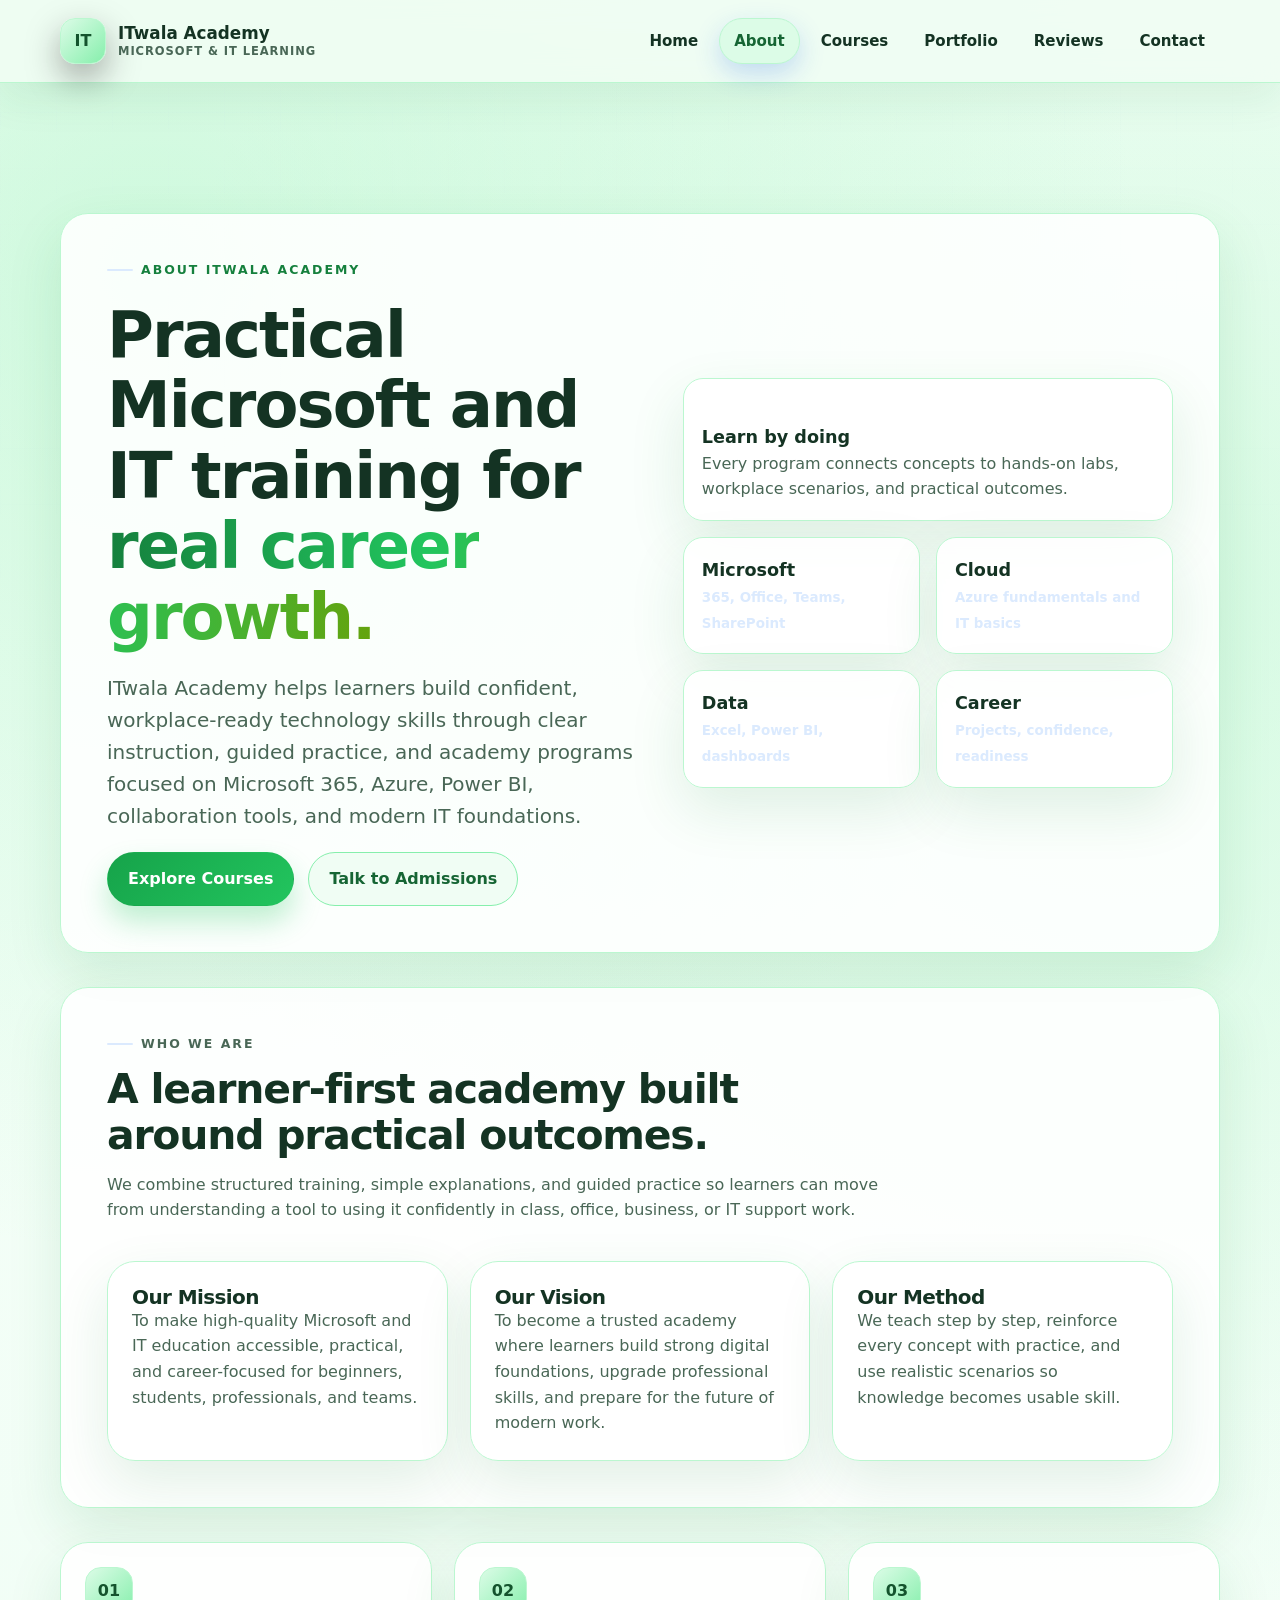
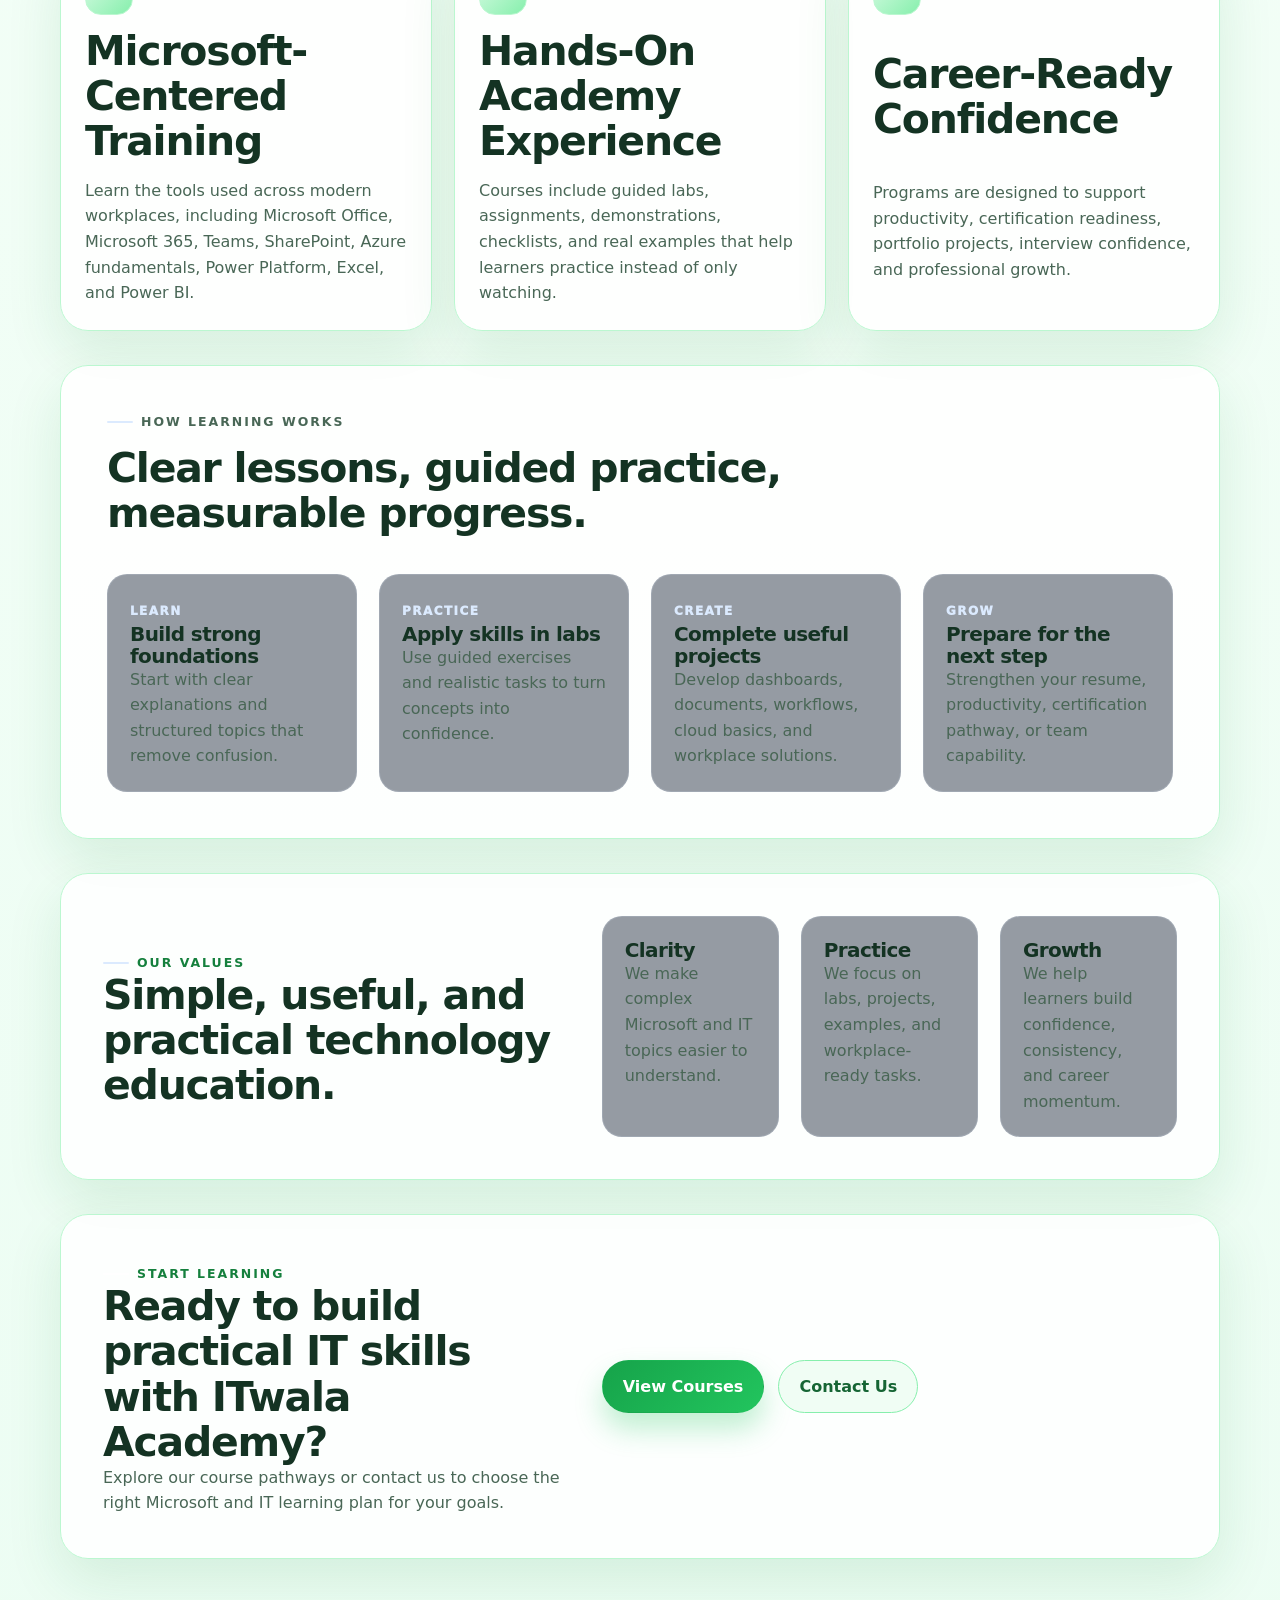
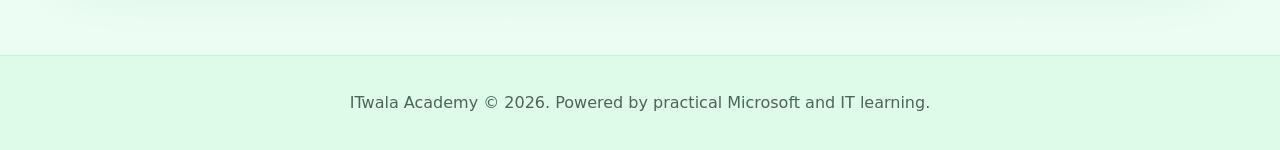
==== commit 9e55b9ad: "Courage: Preview a light green theme across the site" ====
--- a/about.html
+++ b/about.html
@@ -4,7 +4,11 @@
     <meta charset="UTF-8">
     <meta name="viewport" content="width=device-width, initial-scale=1.0">
     <title>About Us - ITwala Academy</title>
+    <meta name="theme-color" content="#dcfce7">
     <link rel="stylesheet" href="style.css">
+    <style>
+        :root{color-scheme:light;--theme-bg:#f3fff6;--theme-surface:#ffffff;--theme-soft:#dcfce7;--theme-line:#bbf7d0;--theme-text:#143323;--theme-muted:#496756;--theme-green:#16a34a;--theme-green-2:#86efac;--theme-dark:#14532d}body{background:radial-gradient(circle at 12% 8%,rgba(134,239,172,.36),transparent 30%),radial-gradient(circle at 88% 18%,rgba(187,247,208,.55),transparent 34%),linear-gradient(180deg,#f7fff9 0%,#ecfdf3 100%)!important;color:var(--theme-text)!important}.site-header{background:rgba(240,253,244,.92)!important;border-bottom:1px solid var(--theme-line)!important;box-shadow:0 16px 40px rgba(22,101,52,.08)!important;backdrop-filter:blur(14px)}.brand,.nav-links a,h1,h2,h3,strong{color:var(--theme-text)!important}.brand-mark,.icon,.capability-icon,.detail-number,.reviewer-avatar,.floating-chip,.dashboard-status,.verified-badge,.portfolio-tag{background:linear-gradient(135deg,#dcfce7,#86efac)!important;color:var(--theme-dark)!important;border-color:var(--theme-line)!important}.brand-text small,.hero-lede,p,li,small,.section-header p{color:var(--theme-muted)!important}.nav-links a:hover,.nav-links a.active{background:#dcfce7!important;color:#166534!important;border-color:#bbf7d0!important}.gradient-text{background:linear-gradient(90deg,#15803d,#22c55e,#65a30d)!important;-webkit-background-clip:text!important;background-clip:text!important;color:transparent!important}.eyebrow{color:#15803d!important}.content-card,.detail-card,.values-card,.about-cta-card,.offering-card,.nebula-card,.graph-card,.featured-review,.review-card,.review-highlight,.snapshot-card,.story-panel,.learning-model-card,.portfolio-visual-card,.portfolio-card,.portfolio-process-card,.portfolio-device,.device-screen{background:rgba(255,255,255,.88)!important;border:1px solid var(--theme-line)!important;box-shadow:0 22px 55px rgba(21,128,61,.12)!important}.hero,.portfolio-hero,.reviews-hero-section{background:radial-gradient(circle at 12% 18%,rgba(134,239,172,.34),transparent 32%),radial-gradient(circle at 84% 12%,rgba(187,247,208,.55),transparent 34%)!important}.button-primary{background:linear-gradient(135deg,#16a34a,#22c55e)!important;color:#fff!important;box-shadow:0 16px 28px rgba(34,197,94,.28)!important}.button-secondary{background:#f0fdf4!important;color:#166534!important;border:1px solid #86efac!important}.site-footer{background:#dcfce7!important;color:#14532d!important;border-top:1px solid #bbf7d0!important}.success-bar-fill,.mini-bars span,.bi-chart span{background:linear-gradient(180deg,#22c55e,#86efac)!important}.radial-chart,.portfolio-donut{background:conic-gradient(#22c55e var(--score),#dcfce7 0)!important}.line-path,path,polyline{stroke:#16a34a!important}.grid-line{stroke:#bbf7d0!important}svg rect{fill:#dcfce7!important}svg circle{fill:#22c55e!important}::selection{background:#bbf7d0;color:#14532d}
+    </style>
     <script src="script.js" defer></script>
 </head>
 <body>
--- a/style.css
+++ b/style.css
@@ -1,29 +1,28 @@
 :root {
-    --sn-bg: #fff4e6;
-    --sn-bg-soft: #ffe1bd;
-    --sn-surface: rgba(255, 250, 243, 0.92);
-    --sn-surface-strong: #fffaf3;
-    --sn-surface-rgb: 255, 250, 243;
-    --sn-border: rgba(58, 27, 7, 0.18);
-    --sn-text: #2b1306;
-    --sn-text-muted: rgba(43, 19, 6, 0.72);
-    --sn-primary: #3a1b07;
-    --sn-primary-rgb: 58, 27, 7;
-    --sn-secondary: #ea580c;
-    --sn-secondary-rgb: 234, 88, 12;
-    --sn-secondary-deep: #9a3412;
-    --sn-secondary-deep-rgb: 154, 52, 18;
-    --sn-accent: #f59e0b;
-    --sn-accent-rgb: 245, 158, 11;
-    --sn-warning: #fbbf24;
-    --sn-warning-rgb: 251, 191, 36;
-    --sn-success: #c2410c;
-    --sn-success-rgb: 194, 65, 12;
-    --sn-shadow: 0 24px 70px rgba(var(--sn-primary-rgb), 0.16);
-    --sn-radius-lg: 28px;
-    --sn-radius-md: 18px;
-    --sn-radius-sm: 12px;
-    --sn-max-width: 1120px;
+    --navy-950: #061225;
+    --navy-925: #081a31;
+    --navy-900: #0b1f3a;
+    --navy-850: #0f2a4d;
+    --navy-800: #12345f;
+    --navy-700: #163f72;
+    --navy-600: #1d4f86;
+    --blue-600: #2563eb;
+    --blue-500: #2f6fed;
+    --sky-200: #dbeafe;
+    --sky-100: #eaf2ff;
+    --text: #f8fbff;
+    --muted: #b7c7dd;
+    --muted-strong: #d8e5f7;
+    --line: rgba(219, 234, 254, 0.16);
+    --line-strong: rgba(219, 234, 254, 0.28);
+    --card: rgba(11, 31, 58, 0.78);
+    --card-strong: rgba(15, 42, 77, 0.92);
+    --white: #ffffff;
+    --shadow: 0 24px 70px rgba(0, 0, 0, 0.42);
+    --shadow-soft: 0 16px 42px rgba(0, 0, 0, 0.28);
+    --radius-lg: 28px;
+    --radius-md: 20px;
+    --radius-sm: 14px;
 }
 
 * {
@@ -35,232 +34,195 @@
 }
 
 body {
+    margin: 0;
+    font-family: Inter, ui-sans-serif, system-ui, -apple-system, BlinkMacSystemFont, "Segoe UI", sans-serif;
+    color: var(--text);
+    background:
+        radial-gradient(circle at 8% 0%, rgba(37, 99, 235, 0.26), transparent 31rem),
+        radial-gradient(circle at 90% 14%, rgba(29, 79, 134, 0.32), transparent 32rem),
+        linear-gradient(180deg, var(--navy-950) 0%, var(--navy-900) 48%, var(--navy-950) 100%);
+    line-height: 1.6;
     min-height: 100vh;
-    margin: 0;
-    color: var(--sn-text);
-    font-family: Inter, ui-sans-serif, system-ui, -apple-system, BlinkMacSystemFont, "Segoe UI", Arial, sans-serif;
-    line-height: 1.6;
-    background:
-        radial-gradient(circle at 8% 10%, rgba(var(--sn-secondary-rgb), 0.18), transparent 30%),
-        radial-gradient(circle at 88% 12%, rgba(var(--sn-accent-rgb), 0.16), transparent 30%),
-        radial-gradient(circle at 70% 88%, rgba(var(--sn-primary-rgb), 0.1), transparent 32%),
-        linear-gradient(135deg, var(--sn-surface-strong) 0%, var(--sn-bg) 48%, var(--sn-bg-soft) 100%);
-    overflow-x: hidden;
 }
 
 body::before {
+    content: "";
     position: fixed;
     inset: 0;
-    z-index: -2;
-    content: "";
+    pointer-events: none;
     background-image:
-        linear-gradient(rgba(var(--sn-primary-rgb), 0.05) 1px, transparent 1px),
-        linear-gradient(90deg, rgba(var(--sn-primary-rgb), 0.05) 1px, transparent 1px);
-    background-size: 58px 58px;
-    mask-image: radial-gradient(circle at center, black, transparent 78%);
-}
-
-body::after {
-    position: fixed;
-    inset: 0;
+        linear-gradient(rgba(219, 234, 254, 0.055) 1px, transparent 1px),
+        linear-gradient(90deg, rgba(219, 234, 254, 0.055) 1px, transparent 1px);
+    background-size: 56px 56px;
+    mask-image: linear-gradient(to bottom, rgba(0, 0, 0, 0.75), transparent 75%);
     z-index: -1;
-    pointer-events: none;
-    content: "";
-    background:
-        radial-gradient(circle, rgba(var(--sn-secondary-rgb), 0.14) 0 1px, transparent 1.5px) 12px 22px / 120px 120px,
-        radial-gradient(circle, rgba(var(--sn-accent-rgb), 0.16) 0 1px, transparent 1.5px) 70px 88px / 170px 170px;
-    opacity: 0.46;
 }
 
 a {
     color: inherit;
+    text-decoration: none;
+}
+
+p {
+    margin: 0;
+    color: var(--muted);
+}
+
+h1,
+h2,
+h3 {
+    margin: 0;
+    color: var(--white);
+    line-height: 1.1;
+    letter-spacing: -0.03em;
+}
+
+h1 {
+    font-size: clamp(2.4rem, 5vw, 5rem);
+}
+
+h2 {
+    font-size: clamp(1.9rem, 3.2vw, 3.1rem);
+}
+
+h3 {
+    font-size: 1.25rem;
+}
+
+ul {
+    margin: 0;
+    padding-left: 1.1rem;
+    color: var(--muted);
 }
 
 .site-shell {
-    width: min(var(--sn-max-width), calc(100% - 40px));
+    width: min(1160px, calc(100% - 40px));
     margin: 0 auto;
 }
 
 .site-header {
-    padding: 28px 0 18px;
+    position: sticky;
+    top: 0;
+    z-index: 50;
+    background: rgba(6, 18, 37, 0.9);
+    backdrop-filter: blur(18px);
+    border-bottom: 1px solid var(--line);
+    box-shadow: 0 14px 40px rgba(0, 0, 0, 0.24);
 }
 
 .topbar {
+    min-height: 82px;
     display: flex;
     align-items: center;
     justify-content: space-between;
-    gap: 20px;
-    padding: 12px;
-    border: 1px solid var(--sn-border);
-    border-radius: 999px;
-    background: var(--sn-surface);
-    box-shadow: 0 18px 50px rgba(var(--sn-primary-rgb), 0.1);
-    backdrop-filter: blur(18px);
+    gap: 28px;
 }
 
 .brand {
     display: inline-flex;
     align-items: center;
     gap: 12px;
-    padding-left: 8px;
-    color: var(--sn-text);
-    text-decoration: none;
-    font-weight: 850;
-    letter-spacing: -0.03em;
+    color: var(--white);
+    font-weight: 800;
 }
 
 .brand-mark {
     display: grid;
+    place-items: center;
     width: 46px;
     height: 46px;
-    place-items: center;
-    border: 1px solid rgba(var(--sn-accent-rgb), 0.45);
+    border: 1px solid var(--line-strong);
     border-radius: 15px;
-    color: var(--sn-surface-strong);
-    background:
-        linear-gradient(135deg, var(--sn-primary), var(--sn-secondary-deep) 48%, var(--sn-secondary) 70%, var(--sn-accent));
-    box-shadow: 0 12px 28px rgba(var(--sn-secondary-rgb), 0.26);
-    font-size: 20px;
-    font-weight: 950;
+    color: var(--white);
+    background: linear-gradient(135deg, var(--navy-700), var(--blue-600));
+    box-shadow: 0 14px 34px rgba(0, 0, 0, 0.34);
 }
 
 .brand-text {
-    display: flex;
-    flex-direction: column;
-    line-height: 1.05;
+    display: grid;
+    font-size: 1.05rem;
+    line-height: 1.1;
 }
 
 .brand-text small {
-    color: var(--sn-text-muted);
-    font-size: 12px;
+    margin-top: 3px;
+    font-size: 0.72rem;
     font-weight: 700;
-    letter-spacing: 0.14em;
+    letter-spacing: 0.08em;
     text-transform: uppercase;
+    color: var(--muted);
 }
 
 .nav-links {
     display: flex;
-    flex-wrap: wrap;
     align-items: center;
     justify-content: flex-end;
-    gap: 8px;
+    flex-wrap: wrap;
+    gap: 6px;
 }
 
 .nav-links a {
-    position: relative;
-    display: inline-flex;
-    align-items: center;
-    justify-content: center;
-    min-height: 42px;
-    padding: 0 18px;
+    padding: 10px 14px;
     border: 1px solid transparent;
     border-radius: 999px;
-    color: var(--sn-text-muted);
-    text-decoration: none;
-    font-size: 14px;
-    font-weight: 800;
-    transition: color 180ms ease, border-color 180ms ease, background 180ms ease, transform 180ms ease;
+    color: var(--muted-strong);
+    font-weight: 700;
+    font-size: 0.94rem;
+    transition: 180ms ease;
 }
 
 .nav-links a:hover,
 .nav-links a.active {
-    border-color: rgba(var(--sn-secondary-rgb), 0.28);
-    color: var(--sn-primary);
-    background: linear-gradient(135deg, rgba(var(--sn-secondary-rgb), 0.12), rgba(var(--sn-accent-rgb), 0.1));
-    transform: translateY(-1px);
+    color: var(--white);
+    background: linear-gradient(135deg, var(--navy-800), var(--blue-600));
+    border-color: var(--line-strong);
+    box-shadow: 0 10px 26px rgba(37, 99, 235, 0.22);
 }
 
 .hero {
     display: grid;
-    grid-template-columns: minmax(0, 1.12fr) minmax(320px, 0.88fr);
-    gap: 28px;
-    align-items: stretch;
-    padding: 54px 0 34px;
-}
-
-.hero-content,
-.nebula-card,
-.content-card,
-.values-card {
-    position: relative;
-    border: 1px solid var(--sn-border);
-    background:
-        linear-gradient(145deg, rgba(var(--sn-surface-rgb), 0.98), rgba(var(--sn-surface-rgb), 0.84)),
-        linear-gradient(135deg, rgba(var(--sn-secondary-rgb), 0.12), rgba(var(--sn-accent-rgb), 0.1));
-    box-shadow: var(--sn-shadow);
-    backdrop-filter: blur(20px);
+    grid-template-columns: minmax(0, 1.1fr) minmax(320px, 0.9fr);
+    gap: 48px;
+    align-items: center;
+    padding: 86px 0 64px;
 }
 
 .hero-content {
-    overflow: hidden;
-    padding: clamp(32px, 5vw, 58px);
-    border-radius: var(--sn-radius-lg);
-}
-
-.hero-content::before,
-.content-card::before,
-.values-card::before {
-    position: absolute;
-    top: 0;
-    right: 10%;
-    left: 10%;
-    height: 1px;
-    content: "";
-    background: linear-gradient(90deg, transparent, rgba(var(--sn-secondary-rgb), 0.56), rgba(var(--sn-accent-rgb), 0.62), transparent);
+    display: grid;
+    gap: 24px;
+}
+
+.hero-lede {
+    max-width: 700px;
+    font-size: clamp(1.05rem, 2vw, 1.25rem);
+    color: var(--muted-strong);
 }
 
 .eyebrow {
     display: inline-flex;
+    width: fit-content;
     align-items: center;
-    gap: 10px;
-    margin: 0 0 18px;
-    padding: 8px 13px;
-    border: 1px solid rgba(var(--sn-secondary-rgb), 0.22);
-    border-radius: 999px;
-    color: var(--sn-primary);
-    background: linear-gradient(135deg, rgba(var(--sn-secondary-rgb), 0.11), rgba(var(--sn-accent-rgb), 0.1));
-    font-size: 13px;
-    font-weight: 850;
-    letter-spacing: 0.12em;
+    gap: 8px;
+    color: var(--sky-200);
+    font-size: 0.78rem;
+    font-weight: 900;
+    letter-spacing: 0.16em;
     text-transform: uppercase;
 }
 
 .eyebrow::before {
-    width: 8px;
-    height: 8px;
-    border-radius: 50%;
     content: "";
-    background: var(--sn-accent);
-    box-shadow: 0 0 16px rgba(var(--sn-accent-rgb), 0.45);
-}
-
-h1,
-h2,
-h3,
-p {
-    margin-top: 0;
-}
-
-h1 {
-    max-width: 780px;
-    margin-bottom: 18px;
-    font-size: clamp(42px, 7vw, 78px);
-    line-height: 0.95;
-    letter-spacing: -0.07em;
+    width: 26px;
+    height: 2px;
+    border-radius: 99px;
+    background: var(--sky-200);
 }
 
 .gradient-text {
     color: transparent;
-    background: linear-gradient(90deg, var(--sn-primary), var(--sn-secondary-deep) 34%, var(--sn-secondary) 62%, var(--sn-accent));
+    background: linear-gradient(135deg, var(--white), var(--sky-200), var(--blue-500));
     -webkit-background-clip: text;
     background-clip: text;
-}
-
-.hero-lede {
-    max-width: 680px;
-    margin-bottom: 30px;
-    color: var(--sn-text-muted);
-    font-size: clamp(17px, 2vw, 21px);
 }
 
 .cta-row {
@@ -268,1797 +230,1016 @@
     flex-wrap: wrap;
     gap: 14px;
     align-items: center;
-    margin-bottom: 34px;
 }
 
 .button {
     display: inline-flex;
     align-items: center;
     justify-content: center;
-    min-height: 50px;
-    padding: 0 22px;
-    border: 1px solid rgba(var(--sn-primary-rgb), 0.14);
+    min-height: 48px;
+    padding: 13px 20px;
     border-radius: 999px;
-    text-decoration: none;
-    font-weight: 850;
-    transition: transform 180ms ease, box-shadow 180ms ease, border-color 180ms ease, background 180ms ease;
+    font-weight: 800;
+    transition: 180ms ease;
+    border: 1px solid transparent;
 }
 
 .button-primary {
-    color: var(--sn-surface-strong);
-    background: linear-gradient(135deg, var(--sn-primary), var(--sn-secondary-deep), var(--sn-secondary), var(--sn-accent));
-    box-shadow: 0 16px 34px rgba(var(--sn-secondary-rgb), 0.24);
+    color: var(--white);
+    background: linear-gradient(135deg, var(--navy-700), var(--blue-600));
+    box-shadow: 0 16px 34px rgba(37, 99, 235, 0.24);
+}
+
+.button-primary:hover {
+    transform: translateY(-2px);
+    box-shadow: 0 20px 44px rgba(37, 99, 235, 0.34);
 }
 
 .button-secondary {
-    color: var(--sn-primary);
-    background: rgba(var(--sn-surface-rgb), 0.86);
-}
-
-.button:hover {
-    border-color: rgba(var(--sn-secondary-rgb), 0.34);
-    transform: translateY(-2px);
-}
-
-.stats {
-    display: grid;
-    grid-template-columns: repeat(3, minmax(0, 1fr));
-    gap: 12px;
-}
-
-.stat {
-    padding: 16px;
-    border: 1px solid rgba(var(--sn-primary-rgb), 0.1);
-    border-radius: 18px;
-    background: rgba(var(--sn-surface-rgb), 0.8);
-}
-
-.stat strong {
+    color: var(--white);
+    background: rgba(219, 234, 254, 0.08);
+    border-color: var(--line-strong);
+}
+
+.button-secondary:hover {
+    color: var(--navy-950);
+    background: var(--sky-100);
+    border-color: var(--sky-100);
+}
+
+.stats,
+.review-highlights,
+.success-metrics {
+    display: grid;
+    grid-template-columns: repeat(3, 1fr);
+    gap: 14px;
+}
+
+.stat,
+.review-highlight,
+.success-metrics div {
+    padding: 18px;
+    border: 1px solid var(--line);
+    border-radius: var(--radius-sm);
+    background: rgba(11, 31, 58, 0.72);
+    box-shadow: var(--shadow-soft);
+}
+
+.stat strong,
+.review-highlight strong,
+.success-metrics strong {
     display: block;
-    color: var(--sn-text);
-    font-size: 24px;
+    color: var(--white);
+    font-size: 1.55rem;
     line-height: 1;
 }
 
-.stat span {
-    color: var(--sn-text-muted);
-    font-size: 13px;
-}
-
-.nebula-card {
-    display: flex;
-    min-height: 100%;
-    flex-direction: column;
-    justify-content: space-between;
+.stat span,
+.review-highlight span,
+.success-metrics span {
+    display: block;
+    margin-top: 7px;
+    color: var(--muted);
+    font-size: 0.92rem;
+}
+
+.nebula-card,
+.portfolio-visual-card {
+    position: relative;
     overflow: hidden;
-    padding: 28px;
-    border-radius: var(--sn-radius-lg);
-}
-
-.nebula-card::before {
-    position: absolute;
-    width: 260px;
-    height: 260px;
-    top: -70px;
-    right: -80px;
-    border-radius: 50%;
-    content: "";
-    background: radial-gradient(circle, rgba(var(--sn-secondary-rgb), 0.2), transparent 64%);
-    filter: blur(8px);
+    min-height: 480px;
+    border: 1px solid var(--line-strong);
+    border-radius: 36px;
+    padding: 30px;
+    color: var(--white);
+    background:
+        radial-gradient(circle at 18% 18%, rgba(47, 111, 237, 0.36), transparent 28%),
+        radial-gradient(circle at 88% 26%, rgba(18, 52, 95, 0.78), transparent 32%),
+        linear-gradient(145deg, var(--navy-950), var(--navy-900) 48%, var(--navy-800));
+    box-shadow: var(--shadow);
+}
+
+.nebula-card h2,
+.nebula-card p,
+.portfolio-visual-card h2,
+.portfolio-visual-card p {
+    color: var(--white);
 }
 
 .orbit {
     position: relative;
-    display: grid;
-    min-height: 300px;
+    min-height: 330px;
+    display: grid;
     place-items: center;
 }
 
 .orbit-ring {
     position: absolute;
-    width: min(280px, 80%);
-    aspect-ratio: 1;
-    border: 1px solid rgba(var(--sn-primary-rgb), 0.22);
+    border: 1px solid rgba(219, 234, 254, 0.26);
     border-radius: 50%;
 }
 
+.orbit-ring:nth-child(1) {
+    width: 270px;
+    height: 270px;
+}
+
 .orbit-ring:nth-child(2) {
-    width: min(210px, 62%);
-    border-color: rgba(var(--sn-secondary-rgb), 0.3);
-    transform: rotate(28deg);
+    width: 210px;
+    height: 210px;
+    transform: rotate(22deg);
 }
 
 .orbit-ring:nth-child(3) {
-    width: min(145px, 46%);
-    border-color: rgba(var(--sn-accent-rgb), 0.38);
+    width: 150px;
+    height: 150px;
     transform: rotate(-18deg);
 }
 
 .orbit-core {
-    position: relative;
-    z-index: 2;
-    display: grid;
-    width: 124px;
-    height: 124px;
+    display: grid;
     place-items: center;
-    border: 1px solid rgba(var(--sn-accent-rgb), 0.38);
-    border-radius: 34px;
-    color: var(--sn-surface-strong);
-    background: linear-gradient(135deg, var(--sn-primary), var(--sn-secondary-deep) 48%, var(--sn-secondary) 68%, var(--sn-accent));
-    box-shadow: 0 22px 55px rgba(var(--sn-secondary-rgb), 0.26);
-    font-size: 34px;
+    width: 112px;
+    height: 112px;
+    border-radius: 32px;
+    color: var(--navy-950);
+    background: var(--sky-100);
+    font-size: 2.1rem;
     font-weight: 950;
-    letter-spacing: -0.08em;
+    box-shadow: 0 22px 54px rgba(0, 0, 0, 0.34);
 }
 
 .floating-chip {
     position: absolute;
-    z-index: 3;
-    padding: 10px 13px;
-    border: 1px solid rgba(var(--sn-secondary-rgb), 0.16);
+    padding: 10px 14px;
+    border: 1px solid rgba(219, 234, 254, 0.3);
     border-radius: 999px;
-    color: var(--sn-text);
-    background: rgba(var(--sn-surface-rgb), 0.88);
-    box-shadow: 0 16px 34px rgba(var(--sn-primary-rgb), 0.12);
-    font-size: 13px;
-    font-weight: 850;
-    backdrop-filter: blur(14px);
+    background: rgba(219, 234, 254, 0.12);
+    backdrop-filter: blur(10px);
+    color: var(--white);
+    font-weight: 800;
+    font-size: 0.88rem;
 }
 
 .chip-azure {
-    top: 28px;
-    left: 16px;
+    top: 36px;
+    right: 24px;
 }
 
 .chip-m365 {
-    right: 2px;
-    bottom: 72px;
+    left: 10px;
+    top: 155px;
 }
 
 .chip-powerbi {
-    bottom: 34px;
-    left: 32px;
+    right: 8px;
+    bottom: 70px;
 }
 
 .card-footer {
-    position: relative;
-    z-index: 2;
-    padding: 20px;
-    border: 1px solid rgba(var(--sn-primary-rgb), 0.1);
-    border-radius: 22px;
-    background: rgba(var(--sn-surface-rgb), 0.78);
-}
-
-.card-footer h2,
-.card-footer h3 {
-    margin-bottom: 8px;
-    font-size: 21px;
-    letter-spacing: -0.03em;
-}
-
-.card-footer p {
-    margin-bottom: 0;
-    color: var(--sn-text-muted);
+    display: grid;
+    gap: 10px;
+    padding-top: 20px;
+    border-top: 1px solid rgba(219, 234, 254, 0.18);
 }
 
 .section {
-    padding: 30px 0 72px;
+    padding: 66px 0;
 }
 
 .section-header {
-    max-width: 760px;
-    margin-bottom: 24px;
-}
-
-.section-header h2 {
-    margin-bottom: 10px;
-    font-size: clamp(30px, 4vw, 48px);
-    line-height: 1.04;
-    letter-spacing: -0.055em;
-}
-
-.section-header p {
-    color: var(--sn-text-muted);
-    font-size: 18px;
-}
-
-.offerings-grid {
-    display: grid;
-    grid-template-columns: repeat(3, minmax(0, 1fr));
-    gap: 16px;
+    display: grid;
+    gap: 14px;
+    max-width: 780px;
+    margin-bottom: 30px;
+}
+
+.offerings-grid,
+.reviews-grid,
+.portfolio-grid {
+    display: grid;
+    grid-template-columns: repeat(3, 1fr);
+    gap: 22px;
+}
+
+.offering-card,
+.review-card,
+.portfolio-card,
+.content-card,
+.detail-card,
+.graph-card,
+.story-panel,
+.values-card,
+.about-cta-card,
+.portfolio-process-card {
+    border: 1px solid var(--line);
+    border-radius: var(--radius-lg);
+    background: var(--card);
+    box-shadow: var(--shadow-soft);
+}
+
+.offering-card,
+.review-card,
+.portfolio-card,
+.detail-card,
+.graph-card,
+.story-panel {
+    padding: 24px;
 }
 
 .offering-card {
-    position: relative;
-    overflow: hidden;
-    min-height: 210px;
-    padding: 24px;
-    border: 1px solid var(--sn-border);
-    border-radius: 24px;
-    background: rgba(var(--sn-surface-rgb), 0.86);
-    box-shadow: 0 16px 42px rgba(var(--sn-primary-rgb), 0.09);
-    transition: transform 180ms ease, border-color 180ms ease, background 180ms ease;
-}
-
-.offering-card::before {
-    position: absolute;
-    width: 120px;
-    height: 120px;
-    right: -44px;
-    bottom: -44px;
-    border-radius: 50%;
-    content: "";
-    background: radial-gradient(circle, rgba(var(--sn-accent-rgb), 0.18), transparent 70%);
-}
-
-.offering-card:hover {
-    border-color: rgba(var(--sn-secondary-rgb), 0.32);
-    background: rgba(var(--sn-surface-rgb), 0.98);
+    display: grid;
+    gap: 12px;
+    transition: 180ms ease;
+}
+
+.offering-card:hover,
+.review-card:hover,
+.portfolio-card:hover,
+.detail-card:hover {
     transform: translateY(-4px);
+    border-color: var(--line-strong);
+    box-shadow: var(--shadow);
 }
 
 .icon,
-.detail-number {
-    display: grid;
-    width: 46px;
-    height: 46px;
-    margin-bottom: 18px;
+.detail-number,
+.capability-icon {
+    display: inline-grid;
     place-items: center;
+    width: 48px;
+    height: 48px;
+    border: 1px solid var(--line-strong);
     border-radius: 16px;
-    color: var(--sn-surface-strong);
-    background: linear-gradient(135deg, var(--sn-primary), var(--sn-secondary), var(--sn-accent));
-    font-weight: 950;
-}
-
-.offering-card h3 {
-    margin-bottom: 10px;
-    font-size: 20px;
-    letter-spacing: -0.03em;
-}
-
-.offering-card p {
-    margin-bottom: 0;
-    color: var(--sn-text-muted);
+    color: var(--white);
+    background: linear-gradient(135deg, var(--navy-800), var(--blue-600));
+    font-weight: 900;
 }
 
 .success-section {
-    padding-top: 0;
+    padding-bottom: 86px;
 }
 
 .success-lab {
     display: grid;
-    grid-template-columns: 0.85fr 1.15fr;
-    gap: 16px;
-}
-
-.graph-card {
-    overflow: hidden;
-    padding: 24px;
-    border: 1px solid var(--sn-border);
-    border-radius: 26px;
-    background:
-        linear-gradient(145deg, rgba(var(--sn-surface-rgb), 0.98), rgba(var(--sn-surface-rgb), 0.84)),
-        radial-gradient(circle at top right, rgba(var(--sn-secondary-rgb), 0.14), transparent 42%);
-    box-shadow: 0 16px 42px rgba(var(--sn-primary-rgb), 0.1);
+    grid-template-columns: 0.82fr 1fr;
+    gap: 22px;
 }
 
 .success-overview {
     display: grid;
+    align-items: center;
     gap: 22px;
-    align-content: center;
 }
 
 .graph-card-wide {
     grid-column: 1 / -1;
 }
 
-.graph-card h3 {
-    margin-bottom: 8px;
-    font-size: 22px;
-    letter-spacing: -0.035em;
-}
-
-.graph-card p {
-    margin-bottom: 0;
-    color: var(--sn-text-muted);
+.radial-chart,
+.portfolio-donut {
+    --score: 75%;
+    display: grid;
+    place-items: center;
+    width: 170px;
+    height: 170px;
+    border-radius: 50%;
+    background:
+        radial-gradient(circle at center, var(--navy-900) 58%, transparent 59%),
+        conic-gradient(var(--blue-500) var(--score), rgba(219, 234, 254, 0.14) 0);
+    box-shadow: inset 0 0 0 1px var(--line);
+}
+
+.radial-chart span,
+.portfolio-donut span {
+    color: var(--white);
+    font-size: 2rem;
+    font-weight: 950;
 }
 
 .graph-card-heading {
     display: flex;
-    align-items: start;
     justify-content: space-between;
     gap: 16px;
-    margin-bottom: 22px;
-}
-
-.graph-card-heading h3 {
-    margin-bottom: 0;
+    margin-bottom: 18px;
 }
 
 .graph-card-heading span {
-    padding: 7px 10px;
-    border: 1px solid rgba(var(--sn-secondary-rgb), 0.16);
-    border-radius: 999px;
-    color: var(--sn-primary);
-    background: linear-gradient(135deg, rgba(var(--sn-secondary-rgb), 0.1), rgba(var(--sn-accent-rgb), 0.1));
-    font-size: 12px;
-    font-weight: 850;
-    white-space: nowrap;
-}
-
-.radial-chart {
-    position: relative;
-    display: grid;
-    width: min(220px, 100%);
-    aspect-ratio: 1;
-    place-items: center;
-    border-radius: 50%;
-    background:
-        conic-gradient(var(--sn-secondary) 0 var(--score), var(--sn-accent) var(--score), rgba(var(--sn-primary-rgb), 0.1) var(--score) 100%);
-    box-shadow: inset 0 0 0 1px rgba(var(--sn-primary-rgb), 0.08), 0 18px 34px rgba(var(--sn-secondary-rgb), 0.14);
-}
-
-.radial-chart::before {
-    position: absolute;
-    inset: 18px;
-    border-radius: 50%;
-    content: "";
-    background: var(--sn-surface-strong);
-    box-shadow: inset 0 0 0 1px rgba(var(--sn-primary-rgb), 0.08);
-}
-
-.radial-chart span {
-    position: relative;
-    z-index: 2;
-    color: var(--sn-text);
-    font-size: clamp(38px, 6vw, 58px);
-    font-weight: 950;
-    letter-spacing: -0.06em;
+    color: var(--sky-200);
+    font-weight: 800;
+    font-size: 0.88rem;
 }
 
 .success-bars {
     display: grid;
-    gap: 17px;
+    gap: 16px;
 }
 
 .success-bar-label {
     display: flex;
     justify-content: space-between;
-    gap: 14px;
-    margin-bottom: 7px;
-    color: var(--sn-text);
-    font-size: 14px;
+    gap: 12px;
+    margin-bottom: 8px;
+    color: var(--muted-strong);
     font-weight: 800;
 }
 
-.success-bar-label strong {
-    color: var(--sn-secondary-deep);
-}
-
 .success-bar-track {
+    height: 12px;
     overflow: hidden;
-    height: 12px;
     border-radius: 999px;
-    background: rgba(var(--sn-primary-rgb), 0.1);
+    background: rgba(219, 234, 254, 0.12);
 }
 
 .success-bar-fill {
     display: block;
-    width: 0;
+    width: 0%;
     height: 100%;
     border-radius: inherit;
-    background: linear-gradient(90deg, var(--sn-primary), var(--sn-secondary), var(--sn-accent));
-    box-shadow: 0 8px 20px rgba(var(--sn-secondary-rgb), 0.24);
-    transition: width 1100ms cubic-bezier(0.2, 0.8, 0.2, 1);
-}
-
-.line-chart {
-    overflow: hidden;
-    border: 1px solid rgba(var(--sn-primary-rgb), 0.1);
-    border-radius: 22px;
-    background:
-        linear-gradient(180deg, rgba(var(--sn-secondary-rgb), 0.1), transparent),
-        rgba(var(--sn-surface-rgb), 0.8);
+    background: linear-gradient(90deg, var(--sky-200), var(--blue-600));
+    transition: width 900ms ease;
 }
 
 .line-chart svg {
-    display: block;
     width: 100%;
     height: auto;
 }
 
-.grid-line {
+.line-chart .grid-line {
     fill: none;
-    stroke: rgba(var(--sn-primary-rgb), 0.12);
+    stroke: rgba(219, 234, 254, 0.14);
     stroke-width: 1;
 }
 
-.line-path {
+.line-chart .line-path {
     fill: none;
-    stroke: url("#lineGradient");
+    stroke: url(#lineGradient);
     stroke-width: 8;
     stroke-linecap: round;
     stroke-linejoin: round;
-    stroke-dasharray: 820;
-    stroke-dashoffset: 820;
-    transition: stroke-dashoffset 1400ms ease;
-}
-
-.success-lab.is-visible .line-path {
-    stroke-dashoffset: 0;
 }
 
 .line-chart circle {
-    fill: var(--sn-surface-strong);
-    stroke: var(--sn-secondary);
-    stroke-width: 4;
-}
-
-.success-metrics {
-    display: grid;
-    grid-template-columns: repeat(3, minmax(0, 1fr));
+    fill: var(--sky-100);
+    stroke: var(--navy-900);
+    stroke-width: 5;
+}
+
+.about-page {
+    display: grid;
+    gap: 34px;
+}
+
+.content-card {
+    padding: clamp(26px, 5vw, 46px);
+}
+
+.about-intro-card {
+    margin-top: 64px;
+}
+
+.about-hero-grid {
+    display: grid;
+    grid-template-columns: minmax(0, 1.05fr) minmax(300px, 0.95fr);
+    gap: 34px;
+    align-items: center;
+}
+
+.about-hero-copy {
+    display: grid;
+    gap: 20px;
+}
+
+.academy-snapshot,
+.snapshot-grid {
+    display: grid;
+    gap: 16px;
+}
+
+.snapshot-grid {
+    grid-template-columns: repeat(2, 1fr);
+}
+
+.snapshot-card {
+    padding: 18px;
+    border: 1px solid var(--line);
+    border-radius: var(--radius-md);
+    background: rgba(6, 18, 37, 0.42);
+}
+
+.snapshot-card strong {
+    display: block;
+    color: var(--white);
+    font-size: 1.1rem;
+}
+
+.snapshot-card span {
+    color: var(--sky-200);
+    font-weight: 900;
+    font-size: 0.84rem;
+}
+
+.snapshot-feature {
+    color: var(--white);
+    background: linear-gradient(135deg, var(--navy-800), var(--blue-600));
+}
+
+.snapshot-feature strong,
+.snapshot-feature span,
+.snapshot-feature p {
+    color: var(--white);
+}
+
+.story-grid,
+.about-details,
+.values-grid,
+.learning-steps,
+.portfolio-capability-grid,
+.portfolio-process {
+    display: grid;
+    grid-template-columns: repeat(3, 1fr);
+    gap: 22px;
+}
+
+.about-details {
+    align-items: stretch;
+}
+
+.detail-card {
+    display: grid;
+    gap: 14px;
+}
+
+.learning-model-card,
+.about-story-card {
+    display: grid;
+    gap: 8px;
+}
+
+.learning-steps {
+    grid-template-columns: repeat(4, 1fr);
+}
+
+.learning-steps article,
+.portfolio-process article,
+.portfolio-capability-grid article,
+.values-grid div {
+    padding: 22px;
+    border-radius: var(--radius-md);
+    background: rgba(6, 18, 37, 0.42);
+    border: 1px solid var(--line);
+}
+
+.learning-steps span,
+.portfolio-process span {
+    color: var(--sky-200);
+    font-weight: 950;
+    text-transform: uppercase;
+    letter-spacing: 0.12em;
+    font-size: 0.75rem;
+}
+
+.values-card,
+.about-cta-card,
+.portfolio-process-card {
+    padding: clamp(26px, 5vw, 42px);
+}
+
+.values-card,
+.about-cta-card {
+    display: grid;
+    grid-template-columns: 0.9fr 1.1fr;
+    gap: 28px;
+    align-items: center;
+}
+
+.about-cta-card {
+    background:
+        radial-gradient(circle at top right, rgba(37, 99, 235, 0.28), transparent 24rem),
+        linear-gradient(135deg, var(--navy-950), var(--navy-800));
+}
+
+.about-cta-card h2,
+.about-cta-card p,
+.about-cta-card .eyebrow {
+    color: var(--white);
+}
+
+.about-cta-card .eyebrow::before {
+    background: var(--white);
+}
+
+.reviews-hero-section {
+    align-items: stretch;
+}
+
+.review-score-card {
+    display: grid;
+    align-content: center;
+    gap: 26px;
+    min-height: 420px;
+}
+
+.review-score {
+    text-align: center;
+}
+
+.score-number {
+    display: block;
+    color: var(--white);
+    font-size: 5rem;
+    font-weight: 950;
+    line-height: 1;
+}
+
+.star-rating {
+    display: inline-flex;
+    gap: 3px;
+    color: var(--sky-200);
+    letter-spacing: 0.04em;
+}
+
+.review-score .star-rating {
+    color: var(--sky-100);
+    font-size: 1.35rem;
+}
+
+.review-breakdown {
+    display: grid;
     gap: 12px;
-    margin-top: 16px;
-}
-
-.success-metrics div {
-    padding: 16px;
-    border: 1px solid rgba(var(--sn-primary-rgb), 0.1);
-    border-radius: 18px;
-    background: rgba(var(--sn-surface-rgb), 0.8);
-}
-
-.success-metrics strong {
+}
+
+.review-breakdown div {
+    display: flex;
+    justify-content: space-between;
+    gap: 12px;
+    padding: 14px 0;
+    border-top: 1px solid rgba(219, 234, 254, 0.18);
+    color: var(--muted-strong);
+}
+
+.review-breakdown strong {
+    color: var(--white);
+}
+
+.featured-review {
+    display: grid;
+    grid-template-columns: 260px 1fr;
+    gap: 26px;
+    padding: 28px;
+    margin-bottom: 24px;
+    border: 1px solid var(--line-strong);
+    border-radius: var(--radius-lg);
+    background: linear-gradient(135deg, var(--navy-950), var(--navy-800));
+    box-shadow: var(--shadow);
+}
+
+.featured-review-badge {
+    display: grid;
+    place-content: center;
+    gap: 8px;
+    text-align: center;
+    border-radius: var(--radius-md);
+    background: rgba(219, 234, 254, 0.12);
+    color: var(--white);
+}
+
+.featured-review-badge span {
+    text-transform: uppercase;
+    letter-spacing: 0.12em;
+    font-size: 0.75rem;
+    font-weight: 900;
+}
+
+.featured-review-badge strong {
+    color: var(--white);
+    font-size: 1.4rem;
+}
+
+.featured-review-copy {
+    display: grid;
+    gap: 18px;
+}
+
+.featured-review blockquote {
+    margin: 0;
+    color: var(--white);
+    font-size: 1.18rem;
+}
+
+.featured-review .star-rating {
+    color: var(--sky-100);
+}
+
+.reviewer {
+    display: flex;
+    align-items: center;
+    gap: 12px;
+}
+
+.reviewer-avatar {
+    display: grid;
+    place-items: center;
+    width: 46px;
+    height: 46px;
+    border-radius: 50%;
+    color: var(--white);
+    background: linear-gradient(135deg, var(--navy-800), var(--blue-600));
+    font-weight: 950;
+}
+
+.featured-review .reviewer strong,
+.featured-review .reviewer small {
+    color: var(--white);
+}
+
+.reviewer small {
     display: block;
-    color: var(--sn-text);
-    font-size: 26px;
-    line-height: 1;
-}
-
-.success-metrics span {
-    color: var(--sn-text-muted);
-    font-size: 13px;
-}
-
-.content-card {
-    overflow: hidden;
-    padding: clamp(28px, 5vw, 54px);
-    border-radius: var(--sn-radius-lg);
-}
-
-.content-card h2 {
-    margin-bottom: 16px;
-    font-size: clamp(30px, 4vw, 48px);
-    line-height: 1.05;
-    letter-spacing: -0.055em;
-}
-
-.content-card p {
-    color: var(--sn-text-muted);
-    font-size: 18px;
-}
-
-.about-page {
-    display: grid;
-    gap: 22px;
-}
-
-.about-intro-card {
-    isolation: isolate;
-}
-
-.about-intro-card::after {
-    position: absolute;
-    width: 360px;
-    height: 360px;
-    right: -150px;
-    bottom: -170px;
-    z-index: -1;
-    border-radius: 50%;
-    content: "";
-    background: radial-gradient(circle, rgba(var(--sn-secondary-rgb), 0.18), rgba(var(--sn-accent-rgb), 0.1), transparent 68%);
-    filter: blur(4px);
-}
-
-.about-hero-grid {
-    display: grid;
-    grid-template-columns: minmax(0, 1.05fr) minmax(320px, 0.95fr);
-    gap: clamp(24px, 4vw, 46px);
+    color: var(--muted);
+}
+
+.review-card {
+    display: grid;
+    gap: 18px;
+}
+
+.review-card-top {
+    display: flex;
+    justify-content: space-between;
+    gap: 14px;
     align-items: center;
 }
 
-.about-hero-copy h1 {
-    max-width: 760px;
-}
-
-.about-hero-copy .cta-row,
-.about-cta-card .cta-row {
-    margin-bottom: 0;
-}
-
-.academy-snapshot {
-    position: relative;
-    display: grid;
-    gap: 14px;
-}
-
-.academy-snapshot::before {
-    position: absolute;
-    inset: 22px;
-    border: 1px solid rgba(var(--sn-secondary-rgb), 0.16);
-    border-radius: 32px;
-    content: "";
-    transform: rotate(-2deg);
-}
-
-.snapshot-grid {
+.verified-badge {
+    padding: 5px 10px;
+    border-radius: 999px;
+    color: var(--navy-950);
+    background: var(--sky-100);
+    font-size: 0.76rem;
+    font-weight: 900;
+}
+
+.portfolio-hero {
+    grid-template-columns: minmax(0, 1fr) minmax(340px, 0.9fr);
+}
+
+.portfolio-device {
     position: relative;
     z-index: 1;
-    display: grid;
-    grid-template-columns: repeat(2, minmax(0, 1fr));
-    gap: 12px;
-}
-
-.snapshot-card {
-    position: relative;
-    z-index: 1;
-    padding: 18px;
-    border: 1px solid rgba(var(--sn-primary-rgb), 0.1);
-    border-radius: 20px;
-    background: rgba(var(--sn-surface-rgb), 0.86);
-    box-shadow: 0 16px 34px rgba(var(--sn-primary-rgb), 0.08);
-}
-
-.snapshot-card strong,
-.snapshot-card span {
-    display: block;
-}
-
-.snapshot-card strong {
-    margin-bottom: 6px;
-    color: var(--sn-text);
-    font-size: 22px;
-    line-height: 1.05;
-    letter-spacing: -0.04em;
-}
-
-.snapshot-card span {
-    color: var(--sn-text-muted);
-    font-size: 13px;
-    font-weight: 800;
-}
-
-.snapshot-card p {
-    margin-bottom: 0;
-    font-size: 15px;
-}
-
-.snapshot-feature {
-    padding: 24px;
-    color: var(--sn-surface-strong);
-    background:
-        linear-gradient(135deg, rgba(var(--sn-primary-rgb), 0.98), rgba(var(--sn-secondary-deep-rgb), 0.94), rgba(var(--sn-secondary-rgb), 0.92), rgba(var(--sn-accent-rgb), 0.9)),
-        radial-gradient(circle at top right, rgba(var(--sn-surface-rgb), 0.26), transparent 52%);
-    box-shadow: 0 20px 46px rgba(var(--sn-secondary-rgb), 0.22);
-}
-
-.snapshot-feature span,
-.snapshot-feature p {
-    color: rgba(var(--sn-surface-rgb), 0.82);
-}
-
-.snapshot-feature strong {
-    color: var(--sn-surface-strong);
-    font-size: clamp(30px, 4vw, 44px);
-}
-
-.about-story-card .section-header {
-    max-width: 840px;
-}
-
-.story-grid {
-    display: grid;
-    grid-template-columns: repeat(3, minmax(0, 1fr));
-    gap: 16px;
-}
-
-.story-panel {
-    position: relative;
-    min-height: 220px;
-    padding: 24px;
-    border: 1px solid rgba(var(--sn-primary-rgb), 0.1);
-    border-radius: 22px;
-    background:
-        radial-gradient(circle at top right, rgba(var(--sn-secondary-rgb), 0.11), transparent 44%),
-        rgba(var(--sn-surface-rgb), 0.82);
-}
-
-.story-panel::before {
-    display: block;
-    width: 42px;
-    height: 4px;
-    margin-bottom: 22px;
-    border-radius: 999px;
-    content: "";
-    background: linear-gradient(90deg, var(--sn-secondary), var(--sn-accent));
-}
-
-.story-panel h3 {
-    margin-bottom: 10px;
-    font-size: 22px;
-    letter-spacing: -0.035em;
-}
-
-.story-panel p {
-    margin-bottom: 0;
-    font-size: 16px;
-}
-
-.mission-grid {
-    display: grid;
-    grid-template-columns: 0.9fr 1.1fr;
-    gap: 28px;
-    align-items: start;
-}
-
-.mission-panel {
-    position: sticky;
-    top: 24px;
-    padding: 24px;
-    border: 1px solid rgba(var(--sn-secondary-rgb), 0.18);
-    border-radius: 24px;
-    background:
-        radial-gradient(circle at top right, rgba(var(--sn-secondary-rgb), 0.15), transparent 42%),
-        rgba(var(--sn-surface-rgb), 0.82);
-}
-
-.mission-panel h1 {
-    margin-bottom: 16px;
-    font-size: clamp(38px, 5vw, 62px);
-}
-
-.mission-panel p {
-    margin-bottom: 0;
-}
-
-.mission-copy {
-    display: grid;
-    gap: 16px;
-}
-
-.mission-copy article,
-.detail-card {
-    padding: 24px;
-    border: 1px solid rgba(var(--sn-primary-rgb), 0.1);
-    border-radius: 22px;
-    background: rgba(var(--sn-surface-rgb), 0.82);
-}
-
-.mission-copy h2 {
-    margin-bottom: 8px;
-    font-size: 24px;
-}
-
-.mission-copy p {
-    margin-bottom: 0;
-}
-
-.about-details {
-    display: grid;
-    grid-template-columns: repeat(3, minmax(0, 1fr));
-    gap: 16px;
-}
-
-.detail-card {
-    box-shadow: 0 16px 42px rgba(var(--sn-primary-rgb), 0.09);
-}
-
-.detail-card h2 {
-    margin-bottom: 10px;
-    font-size: 22px;
-    line-height: 1.1;
-    letter-spacing: -0.035em;
-}
-
-.detail-card p {
-    margin-bottom: 0;
-    color: var(--sn-text-muted);
-}
-
-.learning-model-card {
-    background:
-        linear-gradient(145deg, rgba(var(--sn-surface-rgb), 0.98), rgba(var(--sn-surface-rgb), 0.86)),
-        radial-gradient(circle at top left, rgba(var(--sn-secondary-rgb), 0.14), transparent 46%);
-}
-
-.learning-steps {
-    display: grid;
-    grid-template-columns: repeat(4, minmax(0, 1fr));
-    gap: 14px;
-}
-
-.learning-steps article {
-    position: relative;
-    padding: 22px;
-    border: 1px solid rgba(var(--sn-primary-rgb), 0.1);
-    border-radius: 22px;
-    background: rgba(var(--sn-surface-rgb), 0.84);
-}
-
-.learning-steps article::after {
-    position: absolute;
-    top: 28px;
-    right: -18px;
-    z-index: 2;
-    width: 22px;
-    height: 2px;
-    content: "";
-    background: linear-gradient(90deg, rgba(var(--sn-secondary-rgb), 0.44), rgba(var(--sn-accent-rgb), 0.44));
-}
-
-.learning-steps article:last-child::after {
-    display: none;
-}
-
-.learning-steps span {
-    display: inline-flex;
-    margin-bottom: 16px;
-    padding: 7px 10px;
-    border: 1px solid rgba(var(--sn-secondary-rgb), 0.18);
-    border-radius: 999px;
-    color: var(--sn-secondary-deep);
-    background: rgba(var(--sn-secondary-rgb), 0.1);
-    font-size: 12px;
-    font-weight: 900;
-    letter-spacing: 0.12em;
-    text-transform: uppercase;
-}
-
-.learning-steps h3 {
-    margin-bottom: 8px;
-    font-size: 20px;
-    line-height: 1.1;
-    letter-spacing: -0.035em;
-}
-
-.learning-steps p {
-    margin-bottom: 0;
-    font-size: 15px;
-}
-
-.values-card {
-    display: grid;
-    grid-template-columns: 0.85fr 1.15fr;
-    gap: 28px;
     overflow: hidden;
-    padding: clamp(28px, 5vw, 42px);
-    border-radius: var(--sn-radius-lg);
-}
-
-.values-card h2 {
-    margin-bottom: 0;
-    font-size: clamp(30px, 4vw, 44px);
-    line-height: 1.05;
-    letter-spacing: -0.055em;
-}
-
-.values-grid {
-    display: grid;
-    grid-template-columns: repeat(3, minmax(0, 1fr));
-    gap: 14px;
-}
-
-.values-grid div {
-    padding: 18px;
-    border: 1px solid rgba(var(--sn-primary-rgb), 0.1);
-    border-radius: 18px;
-    background: rgba(var(--sn-surface-rgb), 0.82);
-}
-
-.values-grid h3 {
-    margin-bottom: 8px;
-    font-size: 18px;
-}
-
-.values-grid p {
-    margin-bottom: 0;
-    color: var(--sn-text-muted);
-    font-size: 14px;
-}
-
-.about-cta-card {
-    display: flex;
-    align-items: center;
-    justify-content: space-between;
-    gap: 28px;
-    overflow: hidden;
-    padding: clamp(28px, 5vw, 42px);
-    border: 1px solid rgba(var(--sn-secondary-rgb), 0.18);
-    border-radius: var(--sn-radius-lg);
-    color: var(--sn-surface-strong);
-    background:
-        linear-gradient(135deg, rgba(var(--sn-primary-rgb), 0.98), rgba(var(--sn-secondary-deep-rgb), 0.95), rgba(var(--sn-secondary-rgb), 0.92), rgba(var(--sn-accent-rgb), 0.9)),
-        radial-gradient(circle at top right, rgba(var(--sn-surface-rgb), 0.24), transparent 52%);
-    box-shadow: var(--sn-shadow);
-}
-
-.about-cta-card h2 {
-    max-width: 720px;
-    margin-bottom: 10px;
-    font-size: clamp(30px, 4vw, 46px);
-    line-height: 1.05;
-    letter-spacing: -0.055em;
-}
-
-.about-cta-card p {
-    max-width: 680px;
-    margin-bottom: 0;
-    color: rgba(var(--sn-surface-rgb), 0.82);
-    font-size: 18px;
-}
-
-.about-cta-card .eyebrow {
-    border-color: rgba(var(--sn-surface-rgb), 0.24);
-    color: var(--sn-surface-strong);
-    background: rgba(var(--sn-surface-rgb), 0.12);
-}
-
-.about-cta-card .eyebrow::before {
-    background: var(--sn-surface-strong);
-}
-
-.about-cta-card .button-secondary {
-    border-color: rgba(var(--sn-surface-rgb), 0.22);
-    color: var(--sn-surface-strong);
-    background: rgba(var(--sn-surface-rgb), 0.12);
-}
-
-.portfolio-hero {
-    align-items: stretch;
-}
-
-.portfolio-hero-copy h1 {
-    max-width: 860px;
-}
-
-.portfolio-visual-card {
-    position: relative;
-    display: grid;
-    min-height: 100%;
-    place-items: center;
-    overflow: hidden;
-    padding: clamp(24px, 4vw, 36px);
-    border: 1px solid var(--sn-border);
-    border-radius: var(--sn-radius-lg);
-    background:
-        radial-gradient(circle at 25% 15%, rgba(var(--sn-accent-rgb), 0.22), transparent 34%),
-        radial-gradient(circle at 80% 80%, rgba(var(--sn-secondary-rgb), 0.16), transparent 42%),
-        linear-gradient(145deg, rgba(var(--sn-surface-rgb), 0.98), rgba(var(--sn-surface-rgb), 0.82));
-    box-shadow: var(--sn-shadow);
-    backdrop-filter: blur(20px);
-}
-
-.portfolio-visual-card::before {
-    position: absolute;
-    inset: 24px;
-    border: 1px solid rgba(var(--sn-secondary-rgb), 0.14);
-    border-radius: 34px;
-    content: "";
-    transform: rotate(-3deg);
-}
-
-.portfolio-device {
-    position: relative;
-    z-index: 2;
-    width: min(360px, 100%);
-    overflow: hidden;
-    border: 1px solid rgba(var(--sn-primary-rgb), 0.16);
     border-radius: 28px;
-    background: rgba(var(--sn-surface-rgb), 0.86);
-    box-shadow: 0 26px 60px rgba(var(--sn-primary-rgb), 0.18);
+    border: 1px solid rgba(219, 234, 254, 0.22);
+    background: rgba(219, 234, 254, 0.1);
+    backdrop-filter: blur(14px);
 }
 
 .device-top {
     display: flex;
     gap: 7px;
-    padding: 16px 18px;
-    border-bottom: 1px solid rgba(var(--sn-primary-rgb), 0.1);
+    padding: 16px;
+    border-bottom: 1px solid rgba(219, 234, 254, 0.18);
 }
 
 .device-top span {
     width: 10px;
     height: 10px;
     border-radius: 50%;
-    background: rgba(var(--sn-secondary-rgb), 0.42);
-}
-
-.device-top span:nth-child(2) {
-    background: rgba(var(--sn-accent-rgb), 0.56);
-}
-
-.device-top span:nth-child(3) {
-    background: rgba(var(--sn-primary-rgb), 0.34);
+    background: rgba(219, 234, 254, 0.62);
 }
 
 .device-screen {
     display: grid;
-    gap: 20px;
+    gap: 22px;
     padding: 22px;
 }
 
 .dashboard-header {
     display: flex;
-    align-items: start;
     justify-content: space-between;
     gap: 14px;
+    align-items: start;
 }
 
 .dashboard-header strong,
 .dashboard-header small {
     display: block;
-}
-
-.dashboard-header strong {
-    font-size: 18px;
-    line-height: 1.1;
-}
-
-.dashboard-header small {
-    color: var(--sn-text-muted);
-    font-size: 12px;
-    font-weight: 800;
+    color: var(--white);
 }
 
 .dashboard-status {
-    padding: 6px 9px;
+    padding: 5px 10px;
     border-radius: 999px;
-    color: var(--sn-surface-strong);
-    background: linear-gradient(135deg, var(--sn-secondary), var(--sn-accent));
-    font-size: 12px;
+    background: rgba(219, 234, 254, 0.14);
+    color: var(--white);
+    font-size: 0.78rem;
     font-weight: 900;
 }
 
 .portfolio-donut {
-    position: relative;
-    display: grid;
-    width: min(190px, 82%);
-    aspect-ratio: 1;
-    justify-self: center;
-    place-items: center;
-    border-radius: 50%;
-    background: conic-gradient(var(--sn-secondary) 0 var(--score), rgba(var(--sn-accent-rgb), 0.42) var(--score) 100%);
-}
-
-.portfolio-donut::before {
-    position: absolute;
-    inset: 18px;
-    border-radius: 50%;
-    content: "";
-    background: var(--sn-surface-strong);
-    box-shadow: inset 0 0 0 1px rgba(var(--sn-primary-rgb), 0.08);
+    margin: 8px auto;
+    background:
+        radial-gradient(circle at center, var(--navy-900) 58%, transparent 59%),
+        conic-gradient(var(--sky-100) var(--score), rgba(219, 234, 254, 0.16) 0);
 }
 
 .portfolio-donut span {
-    position: relative;
-    z-index: 2;
-    color: var(--sn-text);
-    font-size: 42px;
-    font-weight: 950;
-    letter-spacing: -0.06em;
-}
-
-.mini-bars {
-    display: flex;
-    align-items: end;
-    gap: 10px;
-    height: 90px;
-    padding: 14px;
-    border: 1px solid rgba(var(--sn-primary-rgb), 0.1);
-    border-radius: 20px;
-    background: rgba(var(--sn-surface-rgb), 0.72);
-}
-
-.mini-bars span {
-    flex: 1;
-    height: var(--height);
-    min-height: 18px;
-    border-radius: 999px 999px 6px 6px;
-    background: linear-gradient(180deg, var(--sn-accent), var(--sn-secondary), var(--sn-primary));
-    box-shadow: 0 10px 20px rgba(var(--sn-secondary-rgb), 0.16);
-}
-
-.portfolio-floating-note {
-    position: absolute;
-    z-index: 3;
-    max-width: 170px;
-    padding: 14px;
-    border: 1px solid rgba(var(--sn-secondary-rgb), 0.18);
-    border-radius: 18px;
-    background: rgba(var(--sn-surface-rgb), 0.9);
-    box-shadow: 0 16px 34px rgba(var(--sn-primary-rgb), 0.12);
-    backdrop-filter: blur(16px);
-}
-
-.portfolio-floating-note strong,
-.portfolio-floating-note span {
-    display: block;
-}
-
-.portfolio-floating-note strong {
-    margin-bottom: 4px;
-    color: var(--sn-primary);
-    line-height: 1.1;
-}
-
-.portfolio-floating-note span {
-    color: var(--sn-text-muted);
-    font-size: 12px;
-    font-weight: 750;
-}
-
-.note-one {
-    top: 48px;
-    left: 18px;
-}
-
-.note-two {
-    right: 22px;
-    bottom: 42px;
-}
-
-.portfolio-intro .section-header {
-    max-width: 900px;
-}
-
-.portfolio-capability-grid {
-    display: grid;
-    grid-template-columns: repeat(4, minmax(0, 1fr));
-    gap: 14px;
-}
-
-.portfolio-capability-grid article {
-    padding: 20px;
-    border: 1px solid rgba(var(--sn-primary-rgb), 0.1);
-    border-radius: 22px;
-    background: rgba(var(--sn-surface-rgb), 0.82);
-}
-
-.capability-icon {
-    display: inline-grid;
-    width: 44px;
-    height: 44px;
-    margin-bottom: 16px;
-    place-items: center;
-    border-radius: 15px;
-    color: var(--sn-surface-strong);
-    background: linear-gradient(135deg, var(--sn-primary), var(--sn-secondary), var(--sn-accent));
-    font-size: 13px;
-    font-weight: 950;
-}
-
-.portfolio-capability-grid h3 {
-    margin-bottom: 8px;
-    font-size: 19px;
-    letter-spacing: -0.035em;
-}
-
-.portfolio-capability-grid p {
-    margin-bottom: 0;
-    font-size: 15px;
-}
-
-.portfolio-grid {
-    display: grid;
-    grid-template-columns: repeat(2, minmax(0, 1fr));
-    gap: 16px;
-}
-
-.portfolio-card {
-    overflow: hidden;
-    border: 1px solid var(--sn-border);
-    border-radius: 26px;
-    background:
-        linear-gradient(145deg, rgba(var(--sn-surface-rgb), 0.98), rgba(var(--sn-surface-rgb), 0.84)),
-        radial-gradient(circle at top right, rgba(var(--sn-secondary-rgb), 0.14), transparent 42%);
-    box-shadow: 0 16px 42px rgba(var(--sn-primary-rgb), 0.1);
-    transition: transform 180ms ease, border-color 180ms ease;
-}
-
-.portfolio-card:hover {
-    border-color: rgba(var(--sn-secondary-rgb), 0.32);
-    transform: translateY(-4px);
-}
-
-.portfolio-card-featured {
-    display: grid;
-    grid-column: 1 / -1;
-    grid-template-columns: 0.95fr 1.05fr;
-}
-
-.portfolio-card-graphic {
-    min-height: 280px;
-    padding: 24px;
-    background:
-        radial-gradient(circle at 30% 20%, rgba(var(--sn-accent-rgb), 0.2), transparent 32%),
-        linear-gradient(135deg, rgba(var(--sn-primary-rgb), 0.08), rgba(var(--sn-secondary-rgb), 0.14));
-}
-
-.portfolio-card-graphic svg {
-    display: block;
-    width: 100%;
-    height: 100%;
-    min-height: 230px;
-}
-
-.portfolio-card-graphic svg rect {
-    fill: rgba(var(--sn-surface-rgb), 0.75);
-    stroke: rgba(var(--sn-primary-rgb), 0.12);
-}
-
-.portfolio-card-graphic svg path {
-    fill: none;
-    stroke: url("#portfolioGradientOne");
-    stroke-width: 10;
-    stroke-linecap: round;
-}
-
-.portfolio-card-graphic svg circle {
-    fill: var(--sn-surface-strong);
-    stroke: var(--sn-secondary);
-    stroke-width: 5;
-}
-
-.portfolio-card-graphic svg g rect {
-    fill: url("#portfolioGradientOne");
-    opacity: 0.82;
-}
-
-.portfolio-card-copy {
-    padding: clamp(24px, 4vw, 34px);
-}
-
-.portfolio-tag {
-    display: inline-flex;
-    margin-bottom: 14px;
-    padding: 7px 10px;
-    border: 1px solid rgba(var(--sn-secondary-rgb), 0.18);
-    border-radius: 999px;
-    color: var(--sn-secondary-deep);
-    background: rgba(var(--sn-secondary-rgb), 0.1);
-    font-size: 12px;
-    font-weight: 900;
-    letter-spacing: 0.12em;
-    text-transform: uppercase;
-}
-
-.portfolio-card-copy h3 {
-    margin-bottom: 10px;
-    font-size: clamp(24px, 3vw, 34px);
-    line-height: 1.05;
-    letter-spacing: -0.055em;
-}
-
-.portfolio-card:not(.portfolio-card-featured) .portfolio-card-copy h3 {
-    font-size: 23px;
-}
-
-.portfolio-card-copy p {
-    color: var(--sn-text-muted);
-}
-
-.portfolio-card-copy ul {
-    display: grid;
-    gap: 8px;
-    margin: 0;
-    padding-left: 20px;
-    color: var(--sn-text-muted);
-}
-
-.compact-graphic {
-    display: grid;
-    min-height: 190px;
-    place-items: center;
-}
-
-.excel-grid {
-    display: grid;
-    width: min(260px, 100%);
-    grid-template-columns: repeat(4, 1fr);
-    gap: 8px;
-}
-
-.excel-grid span {
-    aspect-ratio: 1.35;
-    border: 1px solid rgba(var(--sn-primary-rgb), 0.12);
-    border-radius: 10px;
-    background: rgba(var(--sn-surface-rgb), 0.82);
-}
-
-.excel-grid span:nth-child(3n),
-.excel-grid span:nth-child(5),
-.excel-grid span:nth-child(10) {
-    background: linear-gradient(135deg, var(--sn-secondary), var(--sn-accent));
-}
-
-.cloud-map {
-    position: relative;
-    width: 230px;
-    height: 150px;
-}
-
-.cloud-map::before,
-.cloud-map::after {
-    position: absolute;
-    inset: 50% auto auto 50%;
-    width: 170px;
-    height: 2px;
-    content: "";
-    background: rgba(var(--sn-secondary-rgb), 0.32);
-    transform-origin: left center;
-}
-
-.cloud-map::before {
-    transform: rotate(22deg);
-}
-
-.cloud-map::after {
-    transform: rotate(150deg);
-}
-
-.cloud-node {
-    position: absolute;
-    display: grid;
-    place-items: center;
-    border-radius: 50%;
-    background: var(--sn-surface-strong);
-    box-shadow: 0 14px 30px rgba(var(--sn-primary-rgb), 0.12);
-}
-
-.node-main {
-    inset: 40px auto auto 80px;
-    z-index: 2;
-    width: 76px;
-    height: 76px;
-    color: var(--sn-surface-strong);
-    background: linear-gradient(135deg, var(--sn-primary), var(--sn-secondary), var(--sn-accent));
-    font-weight: 950;
-}
-
-.node-a,
-.node-b,
-.node-c {
-    width: 34px;
-    height: 34px;
-    border: 1px solid rgba(var(--sn-secondary-rgb), 0.22);
-}
-
-.node-a {
-    top: 8px;
-    right: 14px;
-}
-
-.node-b {
-    bottom: 10px;
-    right: 32px;
-}
-
-.node-c {
-    bottom: 28px;
-    left: 8px;
-}
-
+    color: var(--white);
+}
+
+.mini-bars,
 .bi-chart {
     display: flex;
     align-items: end;
     justify-content: center;
-    gap: 14px;
-    width: min(280px, 100%);
-    height: 150px;
-    padding: 18px;
-    border: 1px solid rgba(var(--sn-primary-rgb), 0.1);
-    border-radius: 22px;
-    background: rgba(var(--sn-surface-rgb), 0.74);
-}
-
+    gap: 10px;
+    height: 96px;
+}
+
+.mini-bars span,
 .bi-chart span {
-    width: 28px;
+    width: 24px;
     height: var(--height);
     border-radius: 999px 999px 8px 8px;
-    background: linear-gradient(180deg, var(--sn-accent), var(--sn-secondary), var(--sn-primary));
+    background: linear-gradient(180deg, var(--sky-100), var(--blue-500));
+}
+
+.portfolio-floating-note {
+    position: absolute;
+    z-index: 2;
+    display: grid;
+    gap: 2px;
+    min-width: 170px;
+    padding: 14px;
+    border: 1px solid rgba(219, 234, 254, 0.35);
+    border-radius: 18px;
+    color: var(--white);
+    background: rgba(6, 18, 37, 0.88);
+    box-shadow: 0 16px 42px rgba(0, 0, 0, 0.28);
+}
+
+.portfolio-floating-note span {
+    color: var(--muted);
+    font-size: 0.83rem;
+}
+
+.note-one {
+    left: 8px;
+    bottom: 34px;
+}
+
+.note-two {
+    right: 12px;
+    top: 92px;
+}
+
+.portfolio-intro .content-card {
+    padding-bottom: 34px;
+}
+
+.portfolio-capability-grid {
+    grid-template-columns: repeat(4, 1fr);
+}
+
+.portfolio-card {
+    overflow: hidden;
+    padding: 0;
+}
+
+.portfolio-card-featured {
+    grid-column: span 2;
+}
+
+.portfolio-card-graphic {
+    min-height: 210px;
+    padding: 16px;
+    background:
+        radial-gradient(circle at top right, rgba(37, 99, 235, 0.28), transparent 18rem),
+        linear-gradient(135deg, var(--navy-950), var(--navy-800));
+}
+
+.portfolio-card-graphic svg {
+    width: 100%;
+    height: 100%;
+}
+
+.portfolio-card-graphic rect {
+    fill: rgba(219, 234, 254, 0.1);
+    stroke: rgba(219, 234, 254, 0.24);
+}
+
+.portfolio-card-graphic path {
+    fill: none;
+    stroke: url(#portfolioGradientOne);
+    stroke-width: 8;
+    stroke-linecap: round;
+}
+
+.portfolio-card-graphic circle {
+    fill: var(--white);
+}
+
+.portfolio-card-copy {
+    display: grid;
+    gap: 12px;
+    padding: 24px;
+}
+
+.portfolio-tag {
+    width: fit-content;
+    padding: 6px 10px;
+    border-radius: 999px;
+    color: var(--navy-950);
+    background: var(--sky-100);
+    font-size: 0.76rem;
+    font-weight: 950;
+    text-transform: uppercase;
+    letter-spacing: 0.09em;
+}
+
+.compact-graphic {
+    display: grid;
+    place-items: center;
+    min-height: 160px;
+}
+
+.excel-grid {
+    display: grid;
+    grid-template-columns: repeat(4, 38px);
+    gap: 8px;
+}
+
+.excel-grid span,
+.team-board span {
+    height: 28px;
+    border-radius: 8px;
+    background: rgba(219, 234, 254, 0.78);
+}
+
+.cloud-map {
+    position: relative;
+    width: 190px;
+    height: 130px;
+}
+
+.cloud-node {
+    position: absolute;
+    display: grid;
+    place-items: center;
+    border-radius: 50%;
+    background: rgba(219, 234, 254, 0.9);
+}
+
+.node-main {
+    inset: 35px auto auto 66px;
+    width: 62px;
+    height: 62px;
+    color: var(--navy-950);
+    font-weight: 950;
+}
+
+.node-a,
+.node-b,
+.node-c {
+    width: 30px;
+    height: 30px;
+}
+
+.node-a {
+    left: 6px;
+    top: 16px;
+}
+
+.node-b {
+    right: 16px;
+    top: 8px;
+}
+
+.node-c {
+    right: 30px;
+    bottom: 8px;
 }
 
 .team-board {
     display: grid;
-    width: min(260px, 100%);
-    grid-template-columns: repeat(2, 1fr);
+    grid-template-columns: repeat(2, 72px);
     gap: 12px;
 }
 
-.team-board span {
-    min-height: 76px;
-    border: 1px solid rgba(var(--sn-primary-rgb), 0.1);
-    border-radius: 18px;
-    background:
-        linear-gradient(135deg, rgba(var(--sn-surface-rgb), 0.88), rgba(var(--sn-surface-rgb), 0.66)),
-        radial-gradient(circle at top right, rgba(var(--sn-secondary-rgb), 0.18), transparent 48%);
-}
-
-.team-board span:nth-child(1) {
-    background: linear-gradient(135deg, var(--sn-primary), var(--sn-secondary));
-}
-
-.team-board span:nth-child(4) {
-    background: linear-gradient(135deg, var(--sn-secondary), var(--sn-accent));
-}
-
 .portfolio-process-card {
-    overflow: hidden;
-    padding: clamp(28px, 5vw, 46px);
-    border: 1px solid var(--sn-border);
-    border-radius: var(--sn-radius-lg);
-    background:
-        linear-gradient(145deg, rgba(var(--sn-surface-rgb), 0.98), rgba(var(--sn-surface-rgb), 0.84)),
-        radial-gradient(circle at top left, rgba(var(--sn-secondary-rgb), 0.14), transparent 44%);
-    box-shadow: var(--sn-shadow);
-}
-
-.portfolio-process {
-    display: grid;
-    grid-template-columns: repeat(4, minmax(0, 1fr));
-    gap: 14px;
-}
-
-.portfolio-process article {
-    position: relative;
-    min-height: 210px;
-    padding: 22px;
-    border: 1px solid rgba(var(--sn-primary-rgb), 0.1);
-    border-radius: 22px;
-    background: rgba(var(--sn-surface-rgb), 0.82);
-}
-
-.portfolio-process article::before {
-    display: block;
-    width: 42px;
-    height: 4px;
-    margin-bottom: 22px;
-    border-radius: 999px;
-    content: "";
-    background: linear-gradient(90deg, var(--sn-secondary), var(--sn-accent));
-}
-
-.portfolio-process span {
-    display: inline-flex;
-    margin-bottom: 10px;
-    color: var(--sn-secondary-deep);
-    font-size: 12px;
-    font-weight: 950;
-    letter-spacing: 0.13em;
-    text-transform: uppercase;
-}
-
-.portfolio-process h3 {
-    margin-bottom: 8px;
-    font-size: 21px;
-    letter-spacing: -0.035em;
-}
-
-.portfolio-process p {
-    margin-bottom: 0;
-    color: var(--sn-text-muted);
-    font-size: 15px;
-}
-
-.review-highlights {
-    display: grid;
-    grid-template-columns: repeat(3, minmax(0, 1fr));
-    gap: 12px;
-    margin-top: 32px;
-}
-
-.review-highlight {
-    padding: 18px;
-    border: 1px solid rgba(var(--sn-primary-rgb), 0.12);
-    border-radius: 20px;
-    background: rgba(var(--sn-surface-rgb), 0.82);
-}
-
-.review-highlight strong {
-    display: block;
-    color: var(--sn-text);
-    font-size: 30px;
-    line-height: 1;
-    letter-spacing: -0.05em;
-}
-
-.review-highlight span {
-    display: block;
-    margin-top: 8px;
-    color: var(--sn-text-muted);
-    font-size: 13px;
-    font-weight: 750;
-}
-
-.review-score-card {
-    align-items: stretch;
-    justify-content: center;
-    gap: 18px;
-}
-
-.review-score {
-    position: relative;
-    z-index: 2;
-    display: grid;
-    min-height: 250px;
-    place-items: center;
-    padding: 30px 22px;
-    border: 1px solid rgba(var(--sn-primary-rgb), 0.12);
-    border-radius: 26px;
-    background:
-        radial-gradient(circle at top, rgba(var(--sn-secondary-rgb), 0.16), transparent 48%),
-        rgba(var(--sn-surface-rgb), 0.82);
-    text-align: center;
-}
-
-.score-number {
-    color: transparent;
-    background: linear-gradient(135deg, var(--sn-primary), var(--sn-secondary-deep) 42%, var(--sn-secondary) 62%, var(--sn-accent));
-    -webkit-background-clip: text;
-    background-clip: text;
-    font-size: clamp(76px, 10vw, 118px);
-    font-weight: 950;
-    line-height: 0.9;
-    letter-spacing: -0.09em;
-}
-
-.star-rating {
-    display: inline-flex;
-    gap: 3px;
-    color: var(--sn-warning);
-    font-size: 18px;
-    line-height: 1;
-    letter-spacing: 0.02em;
-}
-
-.review-score p {
-    margin-bottom: 0;
-    color: var(--sn-text-muted);
-    font-weight: 800;
-}
-
-.review-breakdown {
-    position: relative;
-    z-index: 2;
-    display: grid;
-    gap: 10px;
-}
-
-.review-breakdown div {
+    display: grid;
+    gap: 8px;
+}
+
+.site-footer {
+    margin-top: 30px;
+    color: rgba(255, 255, 255, 0.82);
+    background: var(--navy-950);
+    border-top: 1px solid var(--line);
+}
+
+.footer-inner {
+    min-height: 94px;
     display: flex;
     align-items: center;
-    justify-content: space-between;
-    gap: 14px;
-    padding: 14px 16px;
-    border: 1px solid rgba(var(--sn-primary-rgb), 0.1);
-    border-radius: 18px;
-    background: rgba(var(--sn-surface-rgb), 0.82);
-}
-
-.review-breakdown span {
-    color: var(--sn-text-muted);
-    font-size: 14px;
-    font-weight: 800;
-}
-
-.review-breakdown strong {
-    color: var(--sn-secondary-deep);
-}
-
-.featured-review {
-    display: grid;
-    grid-template-columns: 0.36fr 0.64fr;
-    gap: 18px;
-    margin-bottom: 18px;
-    overflow: hidden;
-    padding: 24px;
-    border: 1px solid var(--sn-border);
-    border-radius: 28px;
-    background:
-        linear-gradient(145deg, rgba(var(--sn-surface-rgb), 0.98), rgba(var(--sn-surface-rgb), 0.84)),
-        radial-gradient(circle at top left, rgba(var(--sn-secondary-rgb), 0.14), transparent 42%);
-    box-shadow: var(--sn-shadow);
-}
-
-.featured-review-badge {
-    display: grid;
-    align-content: end;
-    min-height: 260px;
-    padding: 24px;
-    border-radius: 24px;
-    color: var(--sn-surface-strong);
-    background:
-        linear-gradient(135deg, rgba(var(--sn-primary-rgb), 0.98), rgba(var(--sn-secondary-deep-rgb), 0.94), rgba(var(--sn-secondary-rgb), 0.92), rgba(var(--sn-accent-rgb), 0.9)),
-        radial-gradient(circle at top right, rgba(var(--sn-surface-rgb), 0.24), transparent 50%);
-    box-shadow: 0 20px 42px rgba(var(--sn-secondary-rgb), 0.22);
-}
-
-.featured-review-badge span {
-    margin-bottom: 8px;
-    color: rgba(var(--sn-surface-rgb), 0.8);
-    font-size: 13px;
-    font-weight: 850;
-    letter-spacing: 0.13em;
-    text-transform: uppercase;
-}
-
-.featured-review-badge strong {
-    font-size: 30px;
-    line-height: 1.05;
-    letter-spacing: -0.055em;
-}
-
-.featured-review-copy {
-    display: grid;
-    align-content: center;
-    padding: clamp(10px, 3vw, 22px);
-}
-
-.featured-review blockquote {
-    margin: 16px 0 24px;
-    color: var(--sn-text);
-    font-size: clamp(22px, 3vw, 34px);
-    font-weight: 850;
-    line-height: 1.16;
-    letter-spacing: -0.055em;
-}
-
-.reviews-grid {
-    display: grid;
-    grid-template-columns: repeat(3, minmax(0, 1fr));
-    gap: 16px;
-}
-
-.review-card {
-    position: relative;
-    overflow: hidden;
-    padding: 22px;
-    border: 1px solid var(--sn-border);
-    border-radius: 24px;
-    background: rgba(var(--sn-surface-rgb), 0.86);
-    box-shadow: 0 16px 42px rgba(var(--sn-primary-rgb), 0.09);
-    transition: transform 180ms ease, border-color 180ms ease, background 180ms ease;
-}
-
-.review-card::before {
-    position: absolute;
-    right: 18px;
-    bottom: -18px;
-    color: rgba(var(--sn-secondary-rgb), 0.1);
-    content: "”";
-    font-family: Georgia, serif;
-    font-size: 118px;
-    line-height: 1;
-}
-
-.review-card:hover {
-    border-color: rgba(var(--sn-secondary-rgb), 0.32);
-    background: rgba(var(--sn-surface-rgb), 0.98);
-    transform: translateY(-4px);
-}
-
-.review-card-top {
-    display: flex;
-    align-items: center;
-    justify-content: space-between;
-    gap: 12px;
-    margin-bottom: 18px;
-}
-
-.verified-badge {
-    padding: 6px 9px;
-    border: 1px solid rgba(var(--sn-success-rgb), 0.28);
-    border-radius: 999px;
-    color: var(--sn-primary);
-    background: rgba(var(--sn-success-rgb), 0.14);
-    font-size: 12px;
-    font-weight: 850;
-}
-
-.review-card p {
-    position: relative;
-    z-index: 1;
-    margin-bottom: 22px;
-    color: var(--sn-text-muted);
-}
-
-.reviewer {
-    position: relative;
-    z-index: 1;
-    display: flex;
-    align-items: center;
-    gap: 12px;
-}
-
-.reviewer-avatar {
-    display: grid;
-    width: 46px;
-    height: 46px;
-    flex: 0 0 auto;
-    place-items: center;
-    border: 1px solid rgba(var(--sn-accent-rgb), 0.42);
-    border-radius: 16px;
-    color: var(--sn-surface-strong);
-    background: linear-gradient(135deg, var(--sn-primary), var(--sn-secondary), var(--sn-accent));
-    box-shadow: 0 12px 28px rgba(var(--sn-secondary-rgb), 0.2);
-    font-size: 14px;
-    font-weight: 950;
-}
-
-.reviewer strong,
-.reviewer small {
-    display: block;
-}
-
-.reviewer strong {
-    color: var(--sn-text);
-    line-height: 1.2;
-}
-
-.reviewer small {
-    color: var(--sn-text-muted);
-    font-size: 13px;
-    font-weight: 700;
-}
-
-.site-footer {
-    padding: 26px 0 40px;
-    color: var(--sn-text-muted);
-    text-align: left;
-    font-size: 14px;
-}
-
-.footer-inner {
-    display: flex;
-    align-items: center;
-    justify-content: flex-start;
+    justify-content: center;
+    text-align: center;
 }
 
 .footer-inner p {
-    margin-bottom: 0;
-}
-
-@media (max-width: 900px) {
+    color: rgba(255, 255, 255, 0.78);
+}
+
+@media (max-width: 980px) {
+    .topbar {
+        align-items: flex-start;
+        flex-direction: column;
+        padding: 18px 0;
+    }
+
+    .nav-links {
+        justify-content: flex-start;
+    }
+
     .hero,
     .about-hero-grid,
-    .mission-grid,
-    .success-lab,
+    .portfolio-hero,
     .values-card,
-    .featured-review,
-    .portfolio-card-featured {
+    .about-cta-card,
+    .featured-review {
         grid-template-columns: 1fr;
     }
 
     .offerings-grid,
-    .about-details,
     .reviews-grid,
     .story-grid,
+    .about-details,
+    .values-grid,
+    .portfolio-grid,
+    .portfolio-capability-grid {
+        grid-template-columns: repeat(2, 1fr);
+    }
+
+    .learning-steps,
+    .portfolio-process {
+        grid-template-columns: repeat(2, 1fr);
+    }
+
+    .success-lab {
+        grid-template-columns: 1fr;
+    }
+
+    .portfolio-card-featured {
+        grid-column: span 1;
+    }
+}
+
+@media (max-width: 640px) {
+    .site-shell {
+        width: min(100% - 28px, 1160px);
+    }
+
+    .hero {
+        padding-top: 54px;
+    }
+
+    .stats,
+    .review-highlights,
+    .success-metrics,
+    .offerings-grid,
+    .reviews-grid,
+    .story-grid,
+    .about-details,
+    .values-grid,
     .learning-steps,
     .portfolio-grid,
     .portfolio-capability-grid,
-    .portfolio-process {
-        grid-template-columns: repeat(2, minmax(0, 1fr));
-    }
-
-    .mission-panel {
-        position: relative;
-        top: 0;
-    }
-
-    .radial-chart {
-        width: 220px;
-    }
-
-    .featured-review-badge {
-        min-height: 180px;
-    }
-
-    .learning-steps article::after {
-        display: none;
-    }
-
-    .about-cta-card {
-        align-items: flex-start;
-        flex-direction: column;
-    }
-
-    .portfolio-floating-note {
-        position: relative;
-        inset: auto;
-        justify-self: stretch;
-        max-width: none;
-        margin-top: 12px;
-    }
-}
-
-@media (max-width: 640px) {
-    .site-shell {
-        width: min(100% - 28px, var(--sn-max-width));
-    }
-
-    .topbar {
-        align-items: stretch;
-        flex-direction: column;
-        border-radius: 24px;
-    }
-
-    .brand {
-        padding-left: 0;
-    }
-
-    .nav-links {
-        display: grid;
-        grid-template-columns: 1fr 1fr;
-        justify-content: stretch;
+    .portfolio-process,
+    .snapshot-grid {
+        grid-template-columns: 1fr;
+    }
+
+    .nebula-card,
+    .portfolio-visual-card {
+        min-height: auto;
+        padding: 22px;
+    }
+
+    .orbit {
+        min-height: 280px;
+    }
+
+    .featured-review {
+        padding: 20px;
+    }
+
+    .radial-chart,
+    .portfolio-donut {
+        width: 140px;
+        height: 140px;
     }
 
     .nav-links a {
-        background: linear-gradient(135deg, rgba(var(--sn-secondary-rgb), 0.08), rgba(var(--sn-accent-rgb), 0.08));
-    }
-
-    .hero {
-        padding-top: 28px;
-    }
-
-    .hero-content,
-    .nebula-card,
-    .content-card,
-    .values-card,
-    .about-cta-card,
-    .portfolio-visual-card,
-    .portfolio-process-card {
-        border-radius: 22px;
-    }
-
-    .stats,
-    .offerings-grid,
-    .about-details,
-    .values-grid,
-    .success-metrics,
-    .review-highlights,
-    .reviews-grid,
-    .snapshot-grid,
-    .story-grid,
-    .learning-steps,
-    .portfolio-grid,
-    .portfolio-capability-grid,
-    .portfolio-process {
-        grid-template-columns: 1fr;
-    }
-
-    .graph-card-heading {
-        flex-direction: column;
-    }
-
-    .orbit {
-        min-height: 250px;
-    }
-
-    .floating-chip {
-        font-size: 12px;
-    }
-
-    .featured-review,
-    .review-card,
-    .review-score-card,
-    .portfolio-card {
-        border-radius: 22px;
-    }
-
-    .portfolio-card-graphic {
-        min-height: 210px;
-    }
-
-    .portfolio-device {
-        width: 100%;
+        padding: 8px 11px;
+        font-size: 0.88rem;
     }
 }
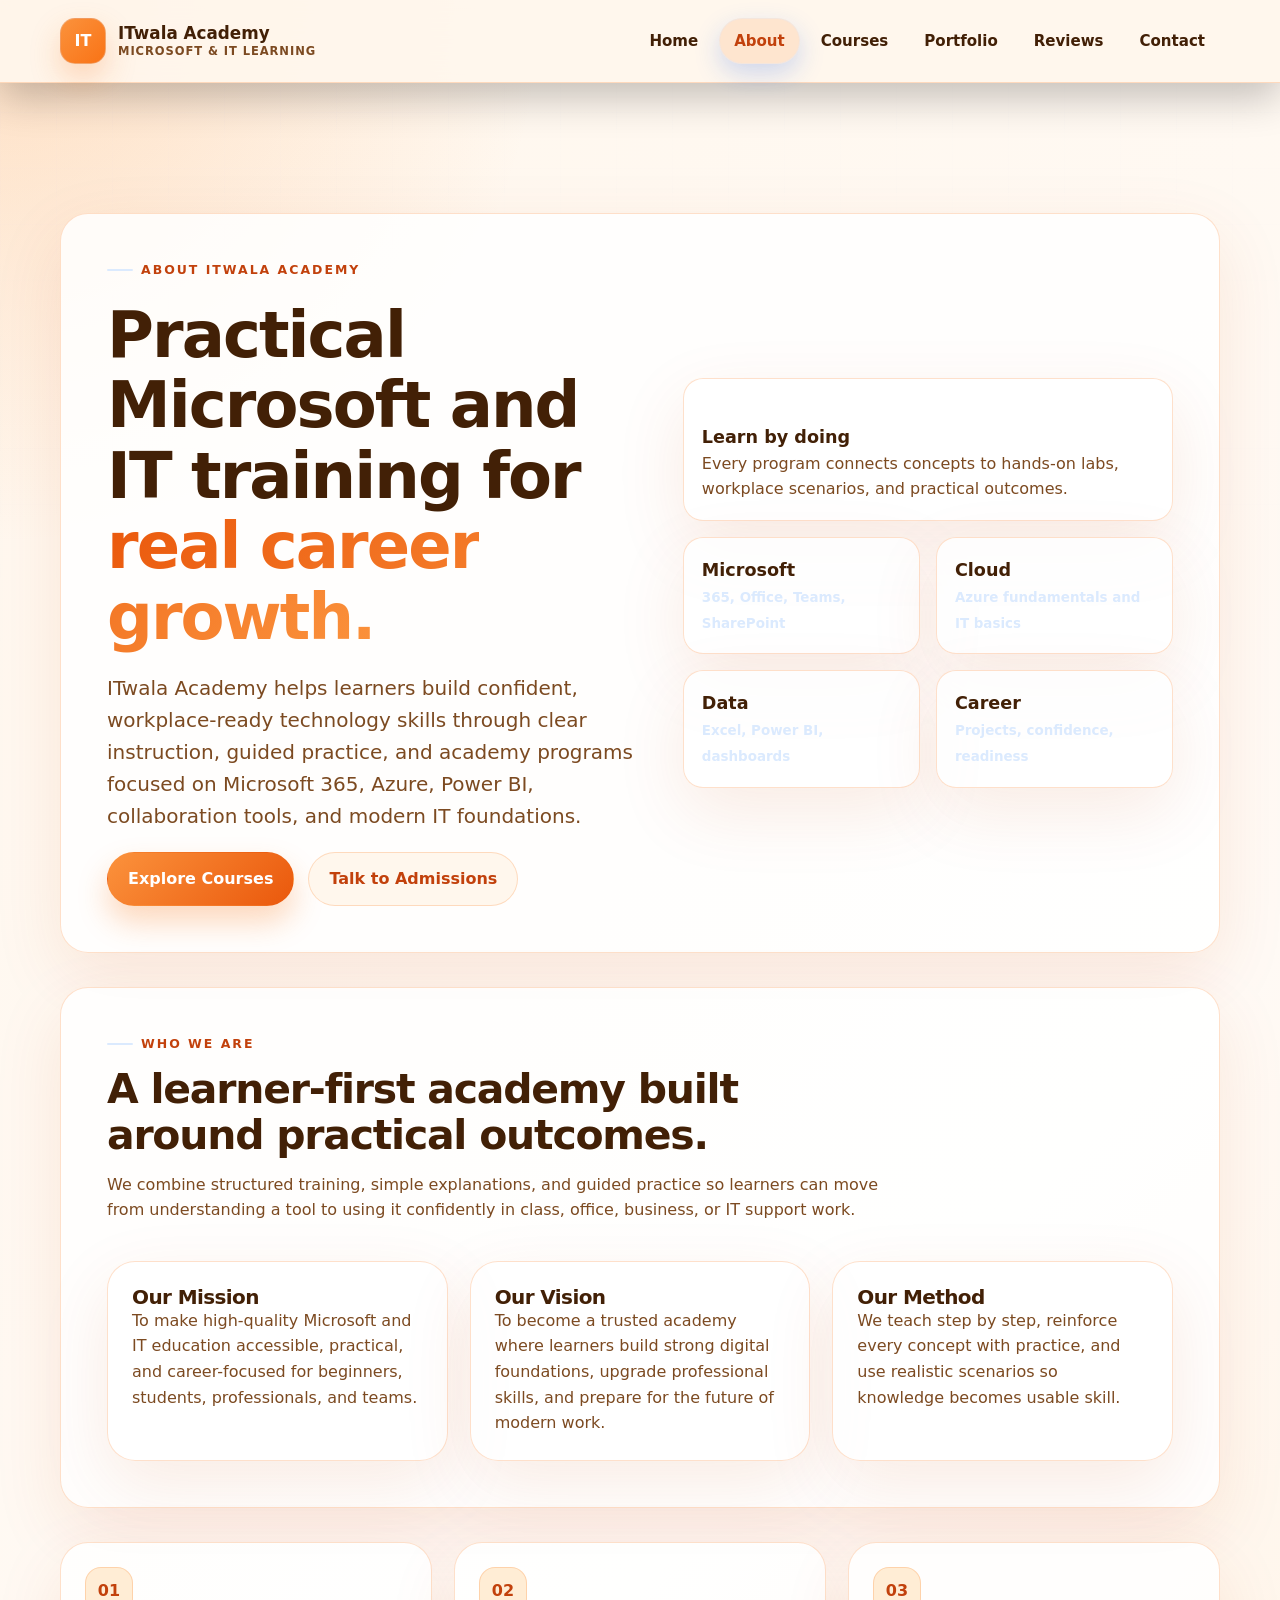
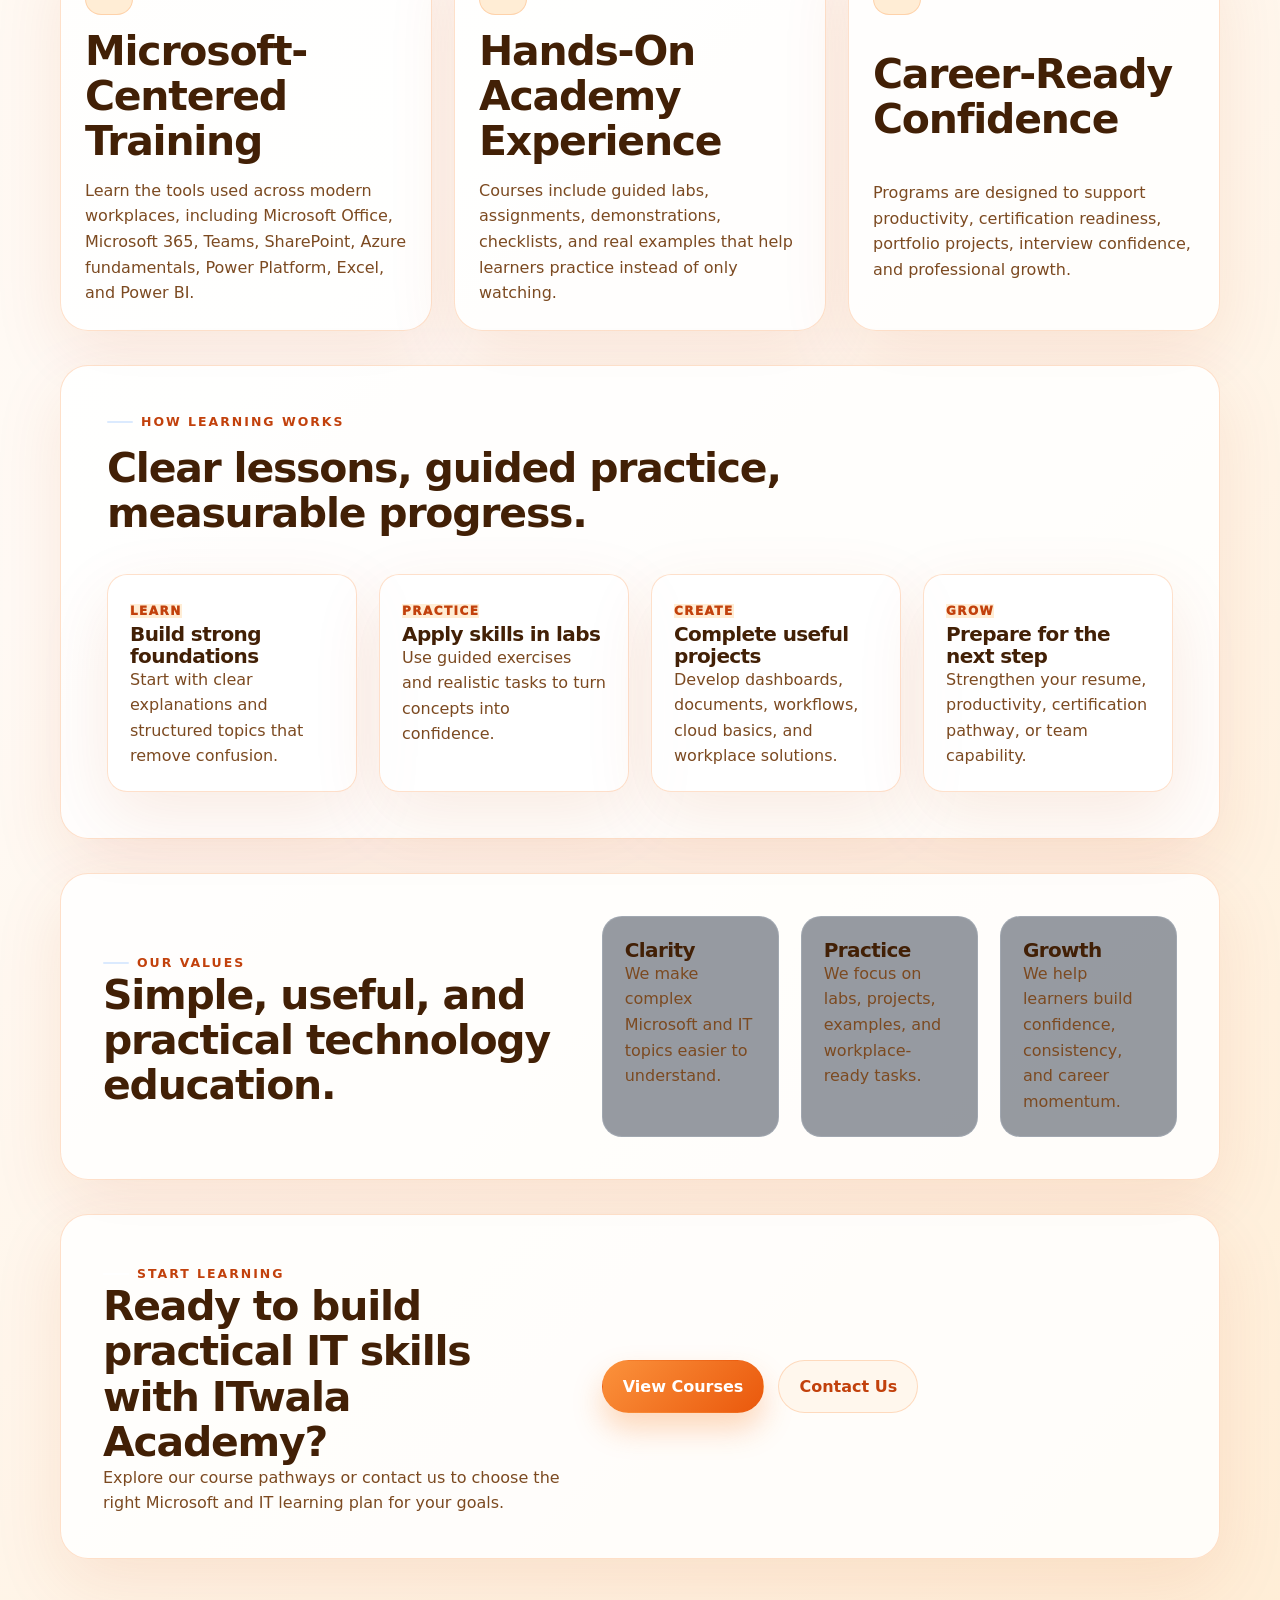
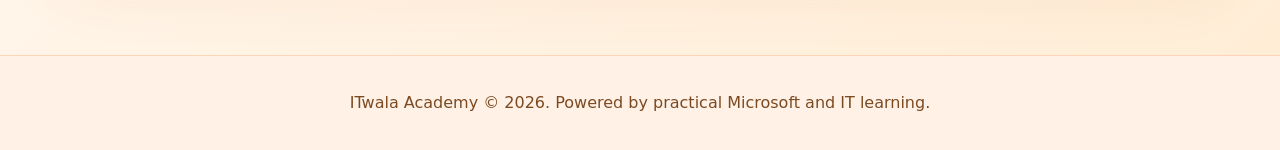
==== commit 0e3d397e: "Courage: Preview a light orange theme across the site" ====
--- a/about.html
+++ b/about.html
@@ -4,10 +4,131 @@
     <meta charset="UTF-8">
     <meta name="viewport" content="width=device-width, initial-scale=1.0">
     <title>About Us - ITwala Academy</title>
-    <meta name="theme-color" content="#dcfce7">
     <link rel="stylesheet" href="style.css">
     <style>
-        :root{color-scheme:light;--theme-bg:#f3fff6;--theme-surface:#ffffff;--theme-soft:#dcfce7;--theme-line:#bbf7d0;--theme-text:#143323;--theme-muted:#496756;--theme-green:#16a34a;--theme-green-2:#86efac;--theme-dark:#14532d}body{background:radial-gradient(circle at 12% 8%,rgba(134,239,172,.36),transparent 30%),radial-gradient(circle at 88% 18%,rgba(187,247,208,.55),transparent 34%),linear-gradient(180deg,#f7fff9 0%,#ecfdf3 100%)!important;color:var(--theme-text)!important}.site-header{background:rgba(240,253,244,.92)!important;border-bottom:1px solid var(--theme-line)!important;box-shadow:0 16px 40px rgba(22,101,52,.08)!important;backdrop-filter:blur(14px)}.brand,.nav-links a,h1,h2,h3,strong{color:var(--theme-text)!important}.brand-mark,.icon,.capability-icon,.detail-number,.reviewer-avatar,.floating-chip,.dashboard-status,.verified-badge,.portfolio-tag{background:linear-gradient(135deg,#dcfce7,#86efac)!important;color:var(--theme-dark)!important;border-color:var(--theme-line)!important}.brand-text small,.hero-lede,p,li,small,.section-header p{color:var(--theme-muted)!important}.nav-links a:hover,.nav-links a.active{background:#dcfce7!important;color:#166534!important;border-color:#bbf7d0!important}.gradient-text{background:linear-gradient(90deg,#15803d,#22c55e,#65a30d)!important;-webkit-background-clip:text!important;background-clip:text!important;color:transparent!important}.eyebrow{color:#15803d!important}.content-card,.detail-card,.values-card,.about-cta-card,.offering-card,.nebula-card,.graph-card,.featured-review,.review-card,.review-highlight,.snapshot-card,.story-panel,.learning-model-card,.portfolio-visual-card,.portfolio-card,.portfolio-process-card,.portfolio-device,.device-screen{background:rgba(255,255,255,.88)!important;border:1px solid var(--theme-line)!important;box-shadow:0 22px 55px rgba(21,128,61,.12)!important}.hero,.portfolio-hero,.reviews-hero-section{background:radial-gradient(circle at 12% 18%,rgba(134,239,172,.34),transparent 32%),radial-gradient(circle at 84% 12%,rgba(187,247,208,.55),transparent 34%)!important}.button-primary{background:linear-gradient(135deg,#16a34a,#22c55e)!important;color:#fff!important;box-shadow:0 16px 28px rgba(34,197,94,.28)!important}.button-secondary{background:#f0fdf4!important;color:#166534!important;border:1px solid #86efac!important}.site-footer{background:#dcfce7!important;color:#14532d!important;border-top:1px solid #bbf7d0!important}.success-bar-fill,.mini-bars span,.bi-chart span{background:linear-gradient(180deg,#22c55e,#86efac)!important}.radial-chart,.portfolio-donut{background:conic-gradient(#22c55e var(--score),#dcfce7 0)!important}.line-path,path,polyline{stroke:#16a34a!important}.grid-line{stroke:#bbf7d0!important}svg rect{fill:#dcfce7!important}svg circle{fill:#22c55e!important}::selection{background:#bbf7d0;color:#14532d}
+        :root {
+            color-scheme: light;
+            --theme-bg: #fff7ed;
+            --theme-bg-soft: #ffedd5;
+            --theme-panel: rgba(255, 255, 255, 0.84);
+            --theme-accent: #f97316;
+            --theme-accent-dark: #c2410c;
+            --theme-accent-soft: #fed7aa;
+            --theme-text: #422006;
+            --theme-muted: #7c4a21;
+            --theme-border: rgba(249, 115, 22, 0.22);
+        }
+
+        body {
+            background: radial-gradient(circle at top left, rgba(251, 146, 60, 0.24), transparent 34rem), linear-gradient(135deg, #fff7ed 0%, #fffaf5 48%, #ffedd5 100%) !important;
+            color: var(--theme-text) !important;
+        }
+
+        .site-header {
+            background: rgba(255, 247, 237, 0.92) !important;
+            border-bottom: 1px solid var(--theme-border) !important;
+            backdrop-filter: blur(18px);
+        }
+
+        .site-footer {
+            background: #fff1e6 !important;
+            border-top: 1px solid var(--theme-border) !important;
+            color: var(--theme-muted) !important;
+        }
+
+        .brand,
+        .nav-links a,
+        h1,
+        h2,
+        h3,
+        strong {
+            color: var(--theme-text) !important;
+        }
+
+        p,
+        li,
+        small,
+        .hero-lede,
+        .brand-text small {
+            color: var(--theme-muted) !important;
+        }
+
+        .nav-links a.active,
+        .nav-links a:hover {
+            background: rgba(249, 115, 22, 0.14) !important;
+            color: var(--theme-accent-dark) !important;
+        }
+
+        .brand-mark,
+        .icon,
+        .capability-icon,
+        .reviewer-avatar,
+        .orbit-core {
+            background: linear-gradient(135deg, #fb923c, #f97316) !important;
+            color: #ffffff !important;
+            box-shadow: 0 14px 30px rgba(249, 115, 22, 0.25) !important;
+        }
+
+        .gradient-text {
+            background: linear-gradient(135deg, #ea580c, #fb923c) !important;
+            -webkit-background-clip: text !important;
+            background-clip: text !important;
+            color: transparent !important;
+        }
+
+        .eyebrow,
+        .score-number {
+            color: var(--theme-accent-dark) !important;
+        }
+
+        .button-primary {
+            background: linear-gradient(135deg, #fb923c, #ea580c) !important;
+            border-color: transparent !important;
+            color: #ffffff !important;
+            box-shadow: 0 16px 30px rgba(249, 115, 22, 0.28) !important;
+        }
+
+        .button-secondary {
+            background: #fff7ed !important;
+            border: 1px solid var(--theme-border) !important;
+            color: var(--theme-accent-dark) !important;
+        }
+
+        .content-card,
+        .detail-card,
+        .offering-card,
+        .values-card,
+        .nebula-card,
+        .graph-card,
+        .portfolio-visual-card,
+        .portfolio-card,
+        .featured-review,
+        .review-card,
+        .portfolio-process-card,
+        .about-cta-card,
+        .snapshot-card,
+        .story-panel,
+        .learning-steps article,
+        .review-highlight {
+            background: var(--theme-panel) !important;
+            border: 1px solid var(--theme-border) !important;
+            box-shadow: 0 24px 70px rgba(194, 65, 12, 0.10) !important;
+        }
+
+        .detail-number,
+        .portfolio-tag,
+        .verified-badge,
+        .dashboard-status,
+        .learning-steps article span,
+        .portfolio-process article span {
+            background: #ffedd5 !important;
+            border-color: var(--theme-border) !important;
+            color: var(--theme-accent-dark) !important;
+        }
+
+        .star-rating span {
+            color: var(--theme-accent) !important;
+        }
     </style>
     <script src="script.js" defer></script>
 </head>
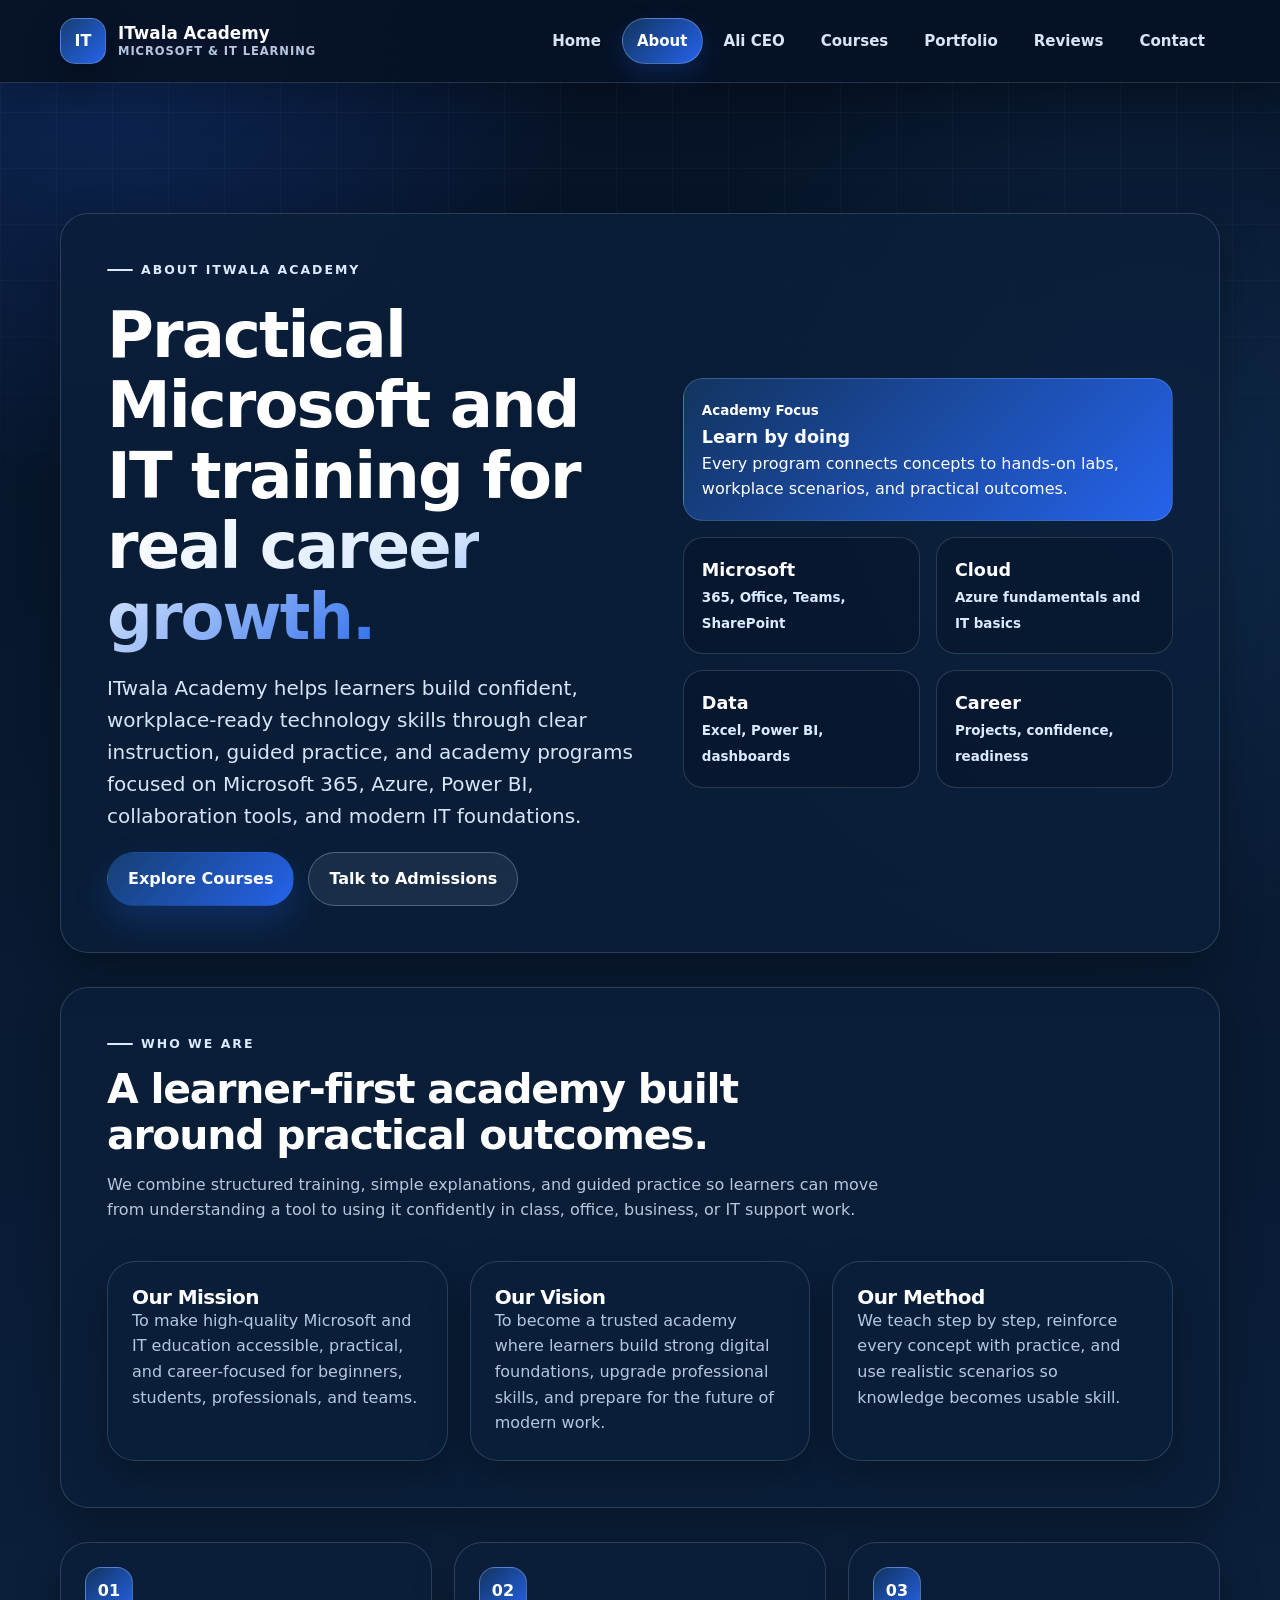
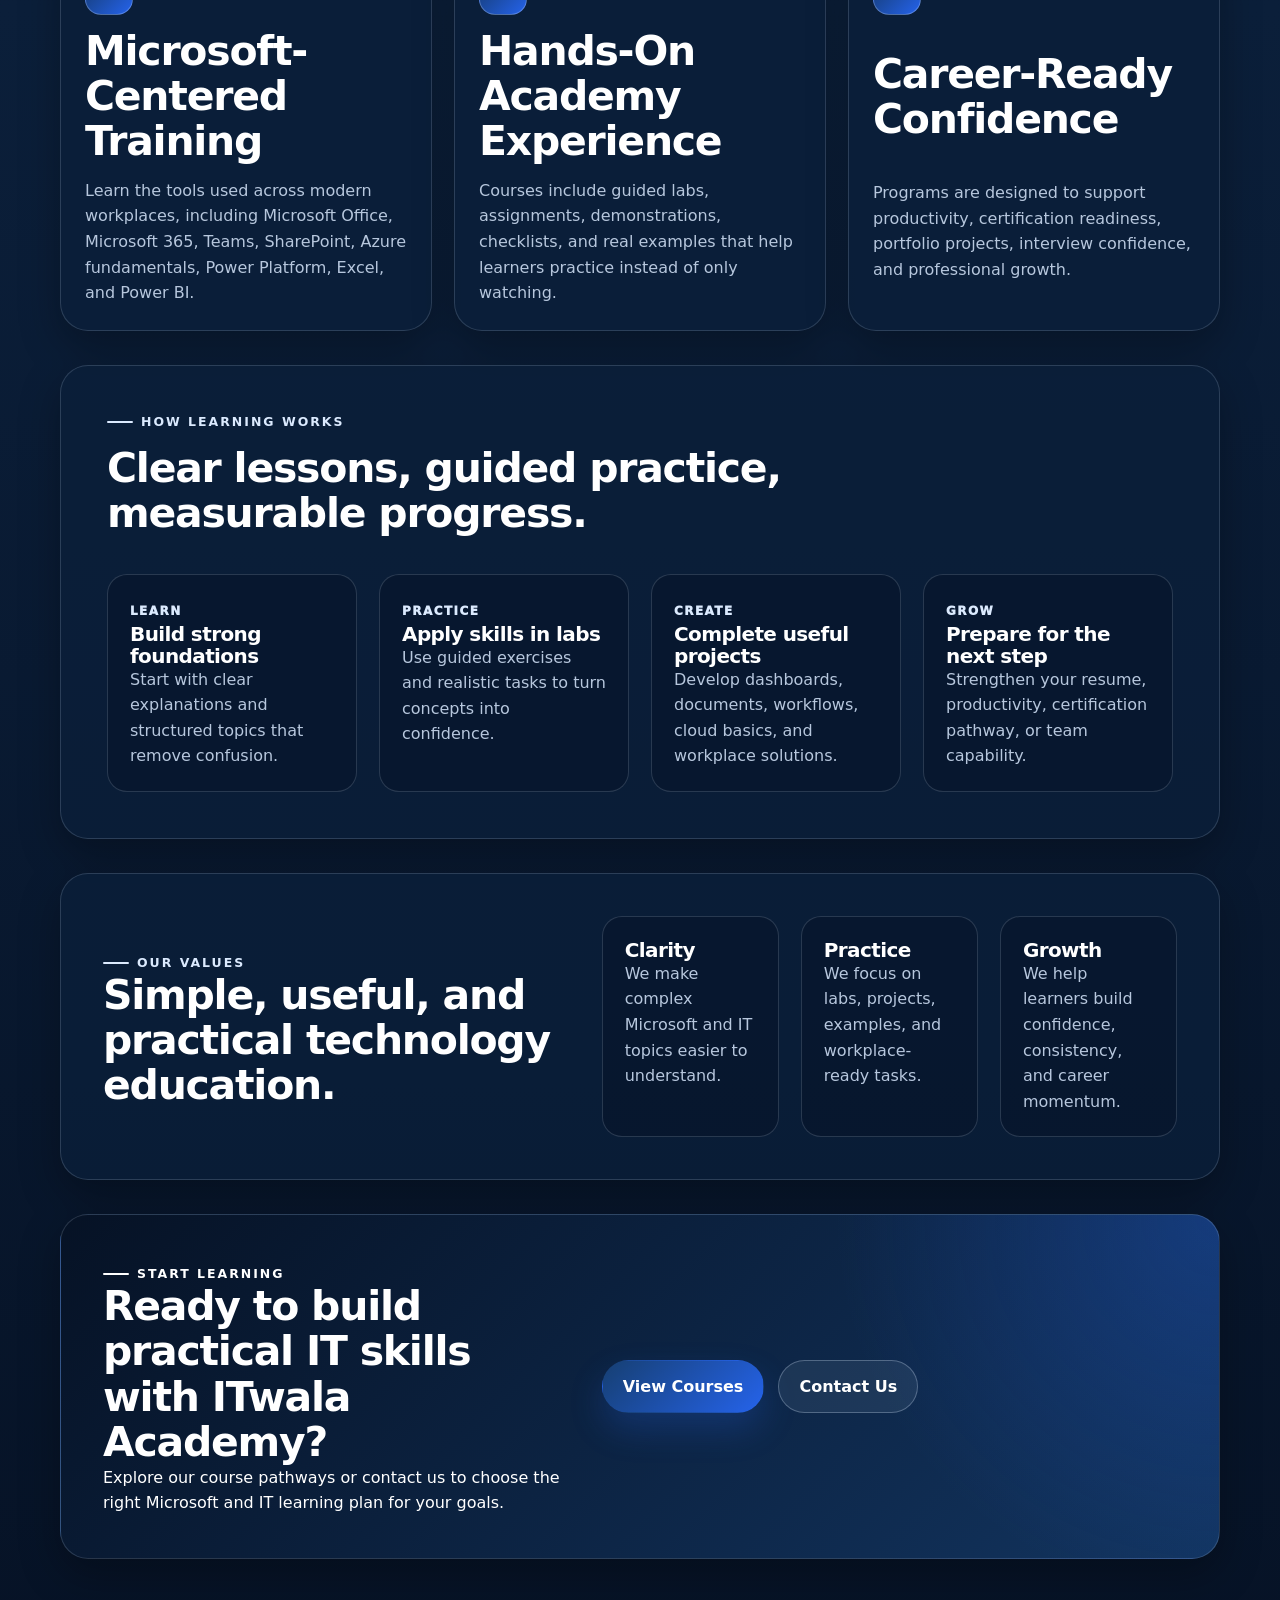
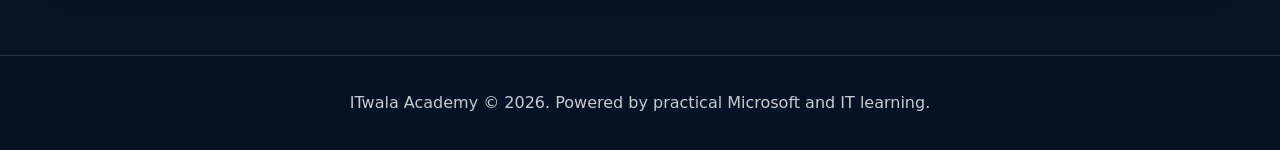
==== commit 890c9b75: "Courage: Add an Ali CEO page and link it across the site" ====
--- a/about.html
+++ b/about.html
@@ -5,131 +5,6 @@
     <meta name="viewport" content="width=device-width, initial-scale=1.0">
     <title>About Us - ITwala Academy</title>
     <link rel="stylesheet" href="style.css">
-    <style>
-        :root {
-            color-scheme: light;
-            --theme-bg: #fff7ed;
-            --theme-bg-soft: #ffedd5;
-            --theme-panel: rgba(255, 255, 255, 0.84);
-            --theme-accent: #f97316;
-            --theme-accent-dark: #c2410c;
-            --theme-accent-soft: #fed7aa;
-            --theme-text: #422006;
-            --theme-muted: #7c4a21;
-            --theme-border: rgba(249, 115, 22, 0.22);
-        }
-
-        body {
-            background: radial-gradient(circle at top left, rgba(251, 146, 60, 0.24), transparent 34rem), linear-gradient(135deg, #fff7ed 0%, #fffaf5 48%, #ffedd5 100%) !important;
-            color: var(--theme-text) !important;
-        }
-
-        .site-header {
-            background: rgba(255, 247, 237, 0.92) !important;
-            border-bottom: 1px solid var(--theme-border) !important;
-            backdrop-filter: blur(18px);
-        }
-
-        .site-footer {
-            background: #fff1e6 !important;
-            border-top: 1px solid var(--theme-border) !important;
-            color: var(--theme-muted) !important;
-        }
-
-        .brand,
-        .nav-links a,
-        h1,
-        h2,
-        h3,
-        strong {
-            color: var(--theme-text) !important;
-        }
-
-        p,
-        li,
-        small,
-        .hero-lede,
-        .brand-text small {
-            color: var(--theme-muted) !important;
-        }
-
-        .nav-links a.active,
-        .nav-links a:hover {
-            background: rgba(249, 115, 22, 0.14) !important;
-            color: var(--theme-accent-dark) !important;
-        }
-
-        .brand-mark,
-        .icon,
-        .capability-icon,
-        .reviewer-avatar,
-        .orbit-core {
-            background: linear-gradient(135deg, #fb923c, #f97316) !important;
-            color: #ffffff !important;
-            box-shadow: 0 14px 30px rgba(249, 115, 22, 0.25) !important;
-        }
-
-        .gradient-text {
-            background: linear-gradient(135deg, #ea580c, #fb923c) !important;
-            -webkit-background-clip: text !important;
-            background-clip: text !important;
-            color: transparent !important;
-        }
-
-        .eyebrow,
-        .score-number {
-            color: var(--theme-accent-dark) !important;
-        }
-
-        .button-primary {
-            background: linear-gradient(135deg, #fb923c, #ea580c) !important;
-            border-color: transparent !important;
-            color: #ffffff !important;
-            box-shadow: 0 16px 30px rgba(249, 115, 22, 0.28) !important;
-        }
-
-        .button-secondary {
-            background: #fff7ed !important;
-            border: 1px solid var(--theme-border) !important;
-            color: var(--theme-accent-dark) !important;
-        }
-
-        .content-card,
-        .detail-card,
-        .offering-card,
-        .values-card,
-        .nebula-card,
-        .graph-card,
-        .portfolio-visual-card,
-        .portfolio-card,
-        .featured-review,
-        .review-card,
-        .portfolio-process-card,
-        .about-cta-card,
-        .snapshot-card,
-        .story-panel,
-        .learning-steps article,
-        .review-highlight {
-            background: var(--theme-panel) !important;
-            border: 1px solid var(--theme-border) !important;
-            box-shadow: 0 24px 70px rgba(194, 65, 12, 0.10) !important;
-        }
-
-        .detail-number,
-        .portfolio-tag,
-        .verified-badge,
-        .dashboard-status,
-        .learning-steps article span,
-        .portfolio-process article span {
-            background: #ffedd5 !important;
-            border-color: var(--theme-border) !important;
-            color: var(--theme-accent-dark) !important;
-        }
-
-        .star-rating span {
-            color: var(--theme-accent) !important;
-        }
-    </style>
     <script src="script.js" defer></script>
 </head>
 <body>
@@ -147,6 +22,7 @@
                 <nav class="nav-links" aria-label="Primary navigation">
                     <a href="index.html">Home</a>
                     <a class="active" href="about.html">About</a>
+                    <a href="ali-ceo.html">Ali CEO</a>
                     <a href="courses.html">Courses</a>
                     <a href="portfolio.html">Portfolio</a>
                     <a href="customer-reviews.html">Reviews</a>
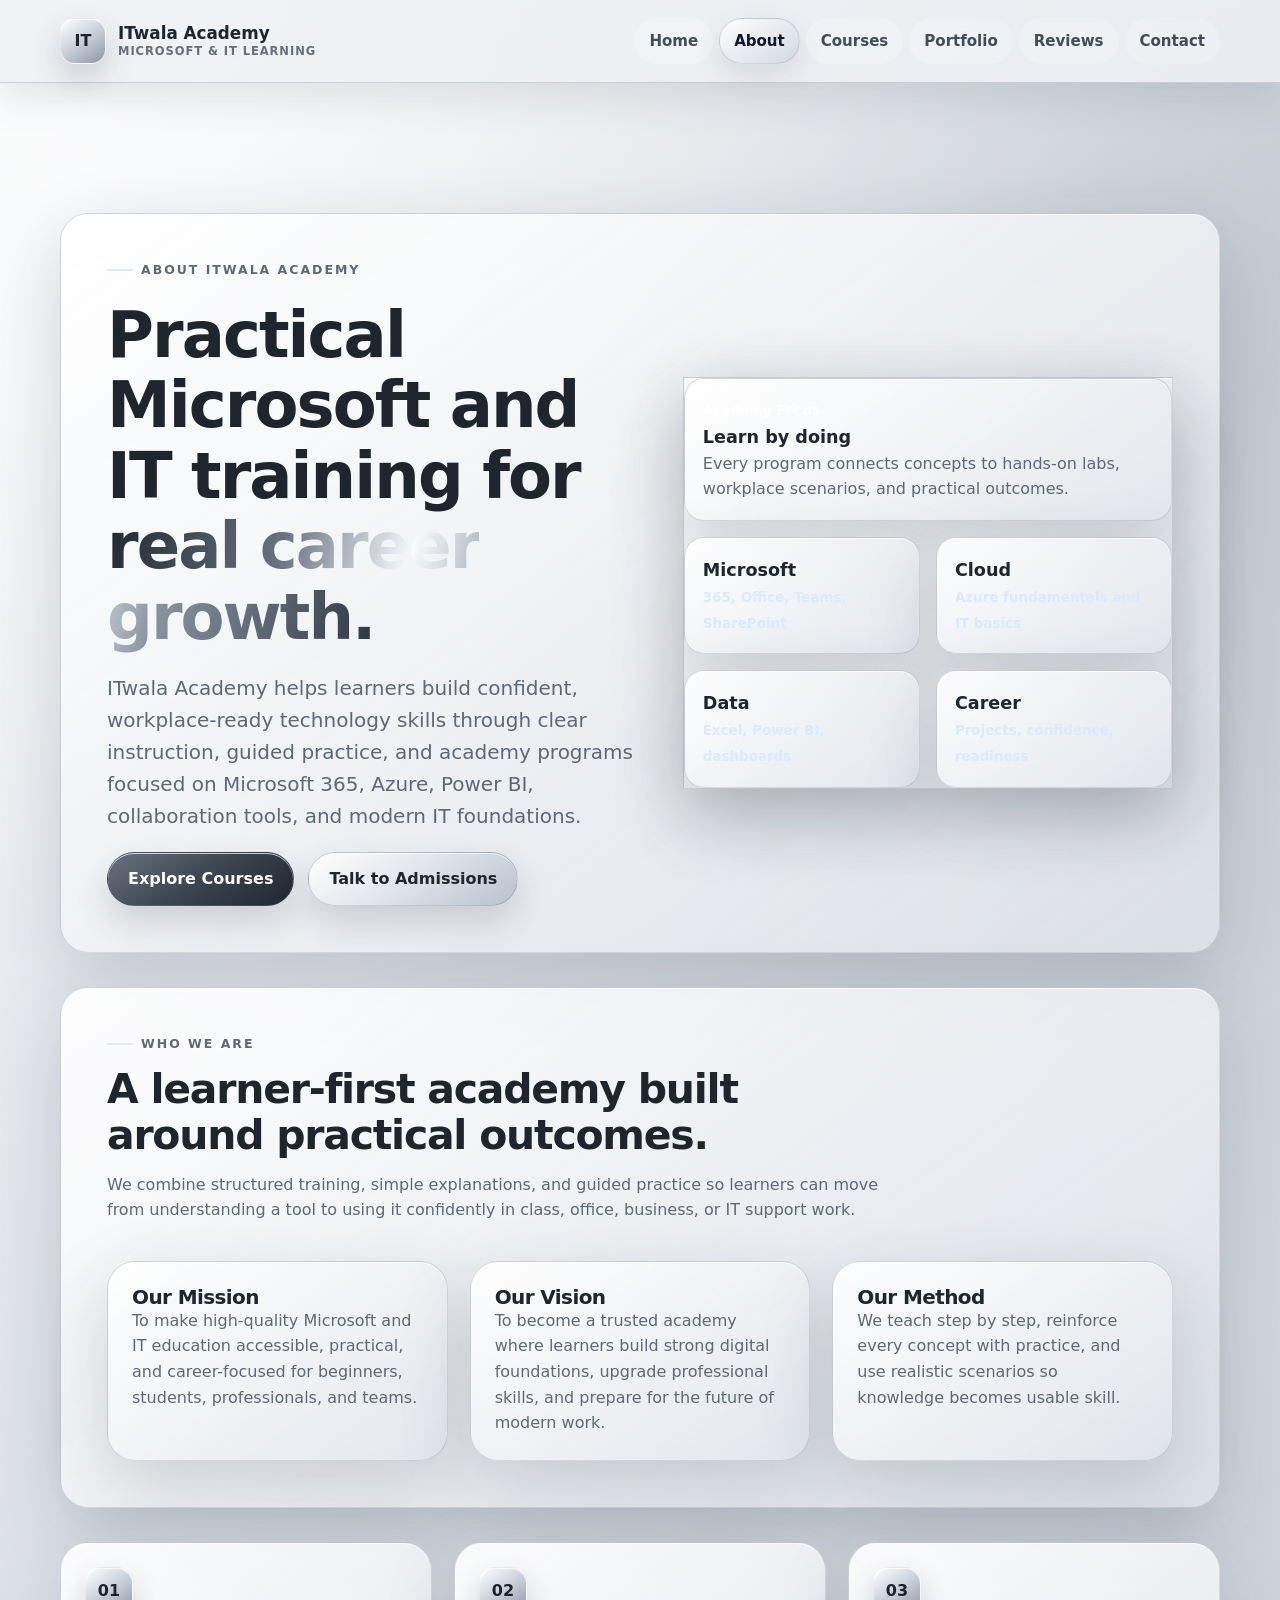
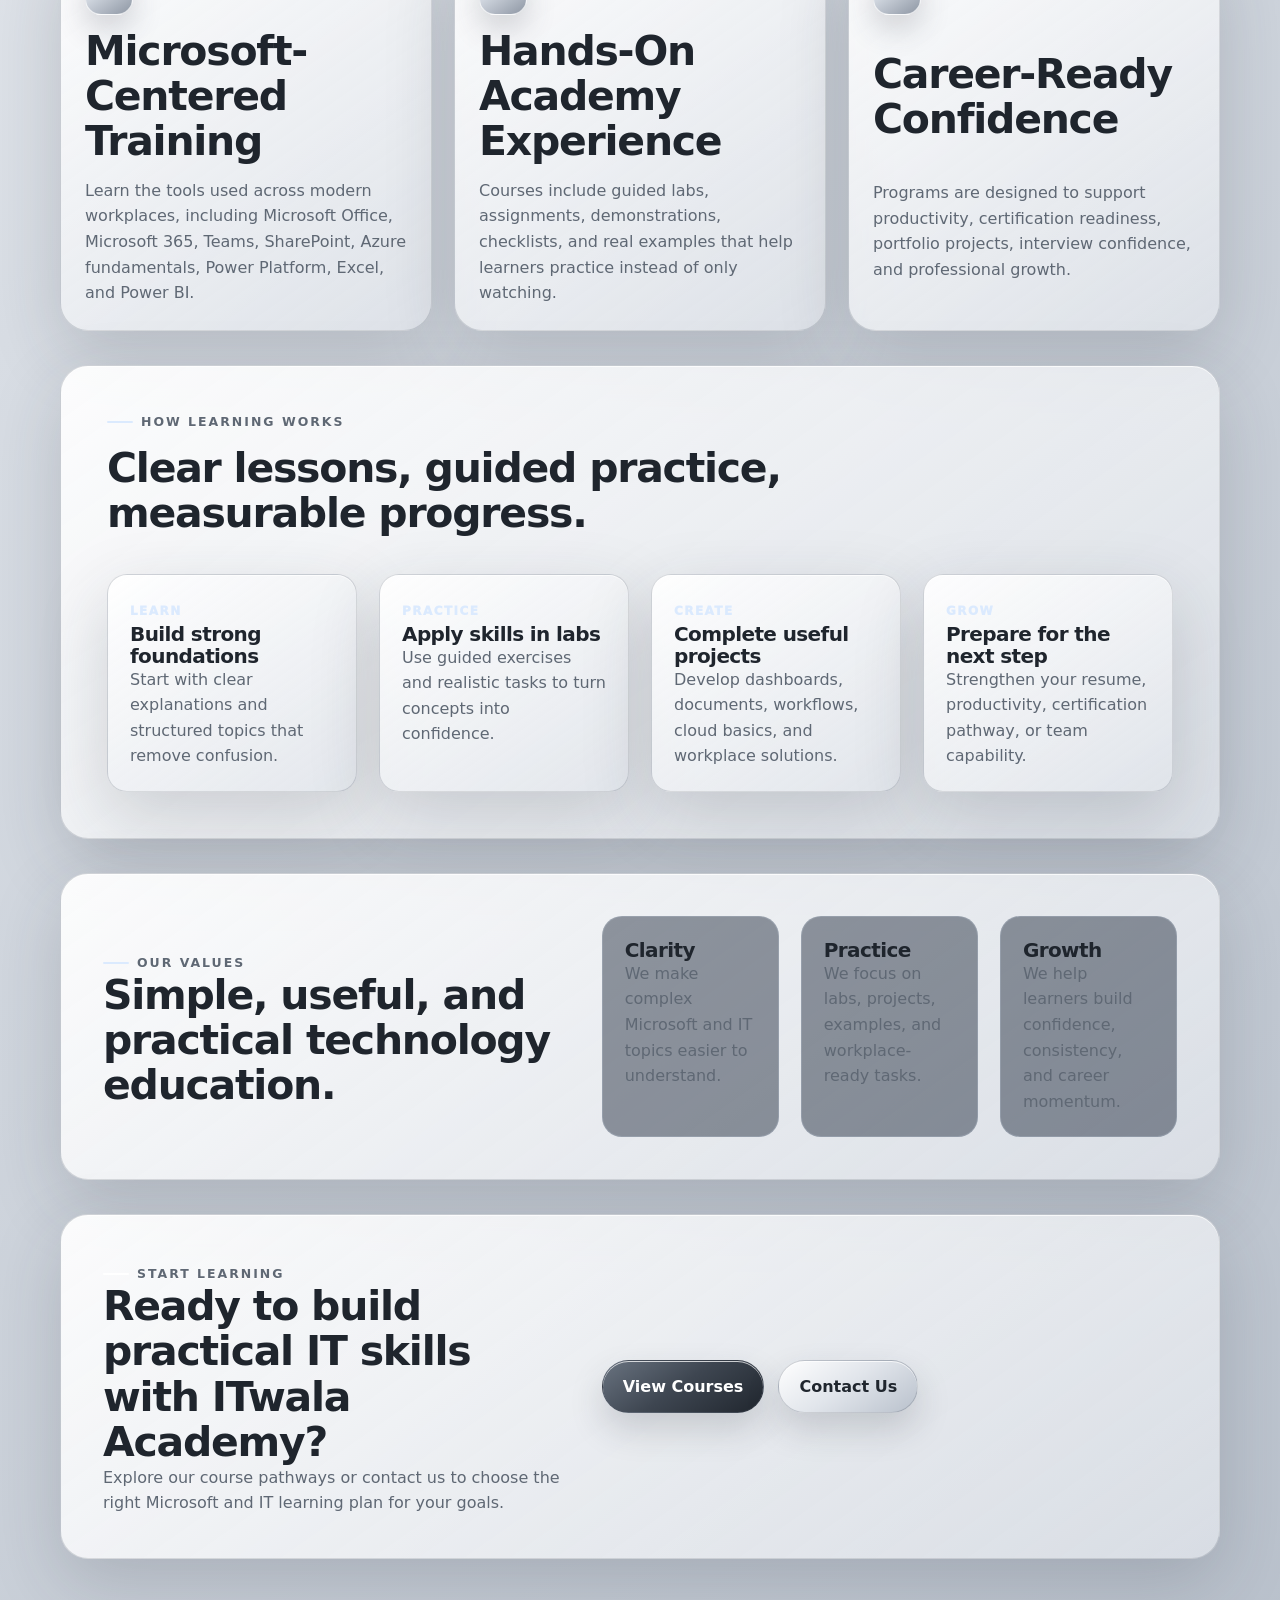
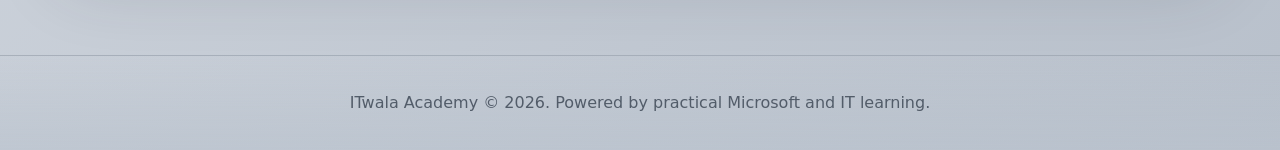
==== commit b05220df: "Courage: Preview a silver grey theme across the site" ====
--- a/about.html
+++ b/about.html
@@ -5,6 +5,7 @@
     <meta name="viewport" content="width=device-width, initial-scale=1.0">
     <title>About Us - ITwala Academy</title>
     <link rel="stylesheet" href="style.css">
+    <link rel="stylesheet" href="silver-grey-theme.css">
     <script src="script.js" defer></script>
 </head>
 <body>
@@ -22,7 +23,6 @@
                 <nav class="nav-links" aria-label="Primary navigation">
                     <a href="index.html">Home</a>
                     <a class="active" href="about.html">About</a>
-                    <a href="ali-ceo.html">Ali CEO</a>
                     <a href="courses.html">Courses</a>
                     <a href="portfolio.html">Portfolio</a>
                     <a href="customer-reviews.html">Reviews</a>
--- a/silver-grey-theme.css
+++ b/silver-grey-theme.css
@@ -0,0 +1,325 @@
+:root {
+    --silver-bg: #d8dde4;
+    --silver-bg-soft: #eef0f4;
+    --silver-surface: rgba(246, 247, 249, 0.84);
+    --silver-surface-strong: rgba(255, 255, 255, 0.94);
+    --silver-ink: #1f252d;
+    --silver-muted: #5f6874;
+    --silver-line: rgba(82, 91, 104, 0.22);
+    --silver-dark: #3e4651;
+    --silver-mid: #8d96a3;
+    --silver-light: #ffffff;
+    --silver-shadow: 0 24px 70px rgba(40, 47, 58, 0.18);
+    --silver-inset: inset 0 1px 0 rgba(255, 255, 255, 0.74);
+    --color-primary: var(--silver-dark);
+    --color-secondary: var(--silver-mid);
+    --color-accent: #6f7885;
+}
+
+html {
+    background: var(--silver-bg);
+}
+
+body {
+    color: var(--silver-ink) !important;
+    background:
+        radial-gradient(circle at 12% -8%, rgba(255, 255, 255, 0.95), transparent 34%),
+        radial-gradient(circle at 88% 8%, rgba(173, 181, 191, 0.62), transparent 32%),
+        linear-gradient(135deg, #f7f8fa 0%, #d8dde4 42%, #b8c0cb 100%) !important;
+}
+
+body::before {
+    content: "";
+    position: fixed;
+    inset: 0;
+    pointer-events: none;
+    z-index: -1;
+    background:
+        linear-gradient(120deg, rgba(255,255,255,0.34), transparent 28%, rgba(255,255,255,0.18) 52%, transparent 76%),
+        repeating-linear-gradient(90deg, rgba(255,255,255,0.10) 0 1px, transparent 1px 90px);
+}
+
+::selection {
+    background: #aeb6c1;
+    color: #111827;
+}
+
+:is(h1, h2, h3, h4, strong, blockquote) {
+    color: var(--silver-ink) !important;
+}
+
+:is(p, li, small, span) {
+    border-color: var(--silver-line);
+}
+
+:is(p, li, small, .hero-lede, .section-header p, .card-footer p, .portfolio-card-copy p) {
+    color: var(--silver-muted) !important;
+}
+
+.site-header {
+    background: rgba(238, 240, 244, 0.86) !important;
+    border-bottom: 1px solid var(--silver-line) !important;
+    box-shadow: 0 16px 40px rgba(54, 63, 76, 0.12);
+    backdrop-filter: blur(18px) saturate(130%);
+}
+
+.brand {
+    color: var(--silver-ink) !important;
+}
+
+.brand-mark,
+.orbit-core,
+.icon,
+.detail-number,
+.capability-icon,
+.reviewer-avatar,
+.cloud-node.node-main {
+    color: #1d232b !important;
+    background:
+        linear-gradient(145deg, #ffffff 0%, #cfd5de 44%, #8d96a3 100%) !important;
+    border: 1px solid rgba(255,255,255,0.72) !important;
+    box-shadow: var(--silver-inset), 0 14px 30px rgba(53, 61, 73, 0.20) !important;
+}
+
+.brand-text small,
+.graph-card-heading span,
+.dashboard-header small {
+    color: #66707c !important;
+}
+
+.nav-links a {
+    color: #434c58 !important;
+    background: rgba(255,255,255,0.24);
+    border: 1px solid transparent;
+}
+
+.nav-links a:hover,
+.nav-links a.active {
+    color: #111827 !important;
+    background: linear-gradient(145deg, rgba(255,255,255,0.96), rgba(206, 212, 221, 0.86)) !important;
+    border-color: rgba(123, 132, 145, 0.28) !important;
+    box-shadow: 0 12px 28px rgba(58, 67, 80, 0.13);
+}
+
+.gradient-text {
+    color: transparent !important;
+    background:
+        linear-gradient(105deg, #1f252d 0%, #68727f 28%, #f8fafc 48%, #8a94a1 65%, #2d3540 100%) !important;
+    -webkit-background-clip: text !important;
+    background-clip: text !important;
+}
+
+.eyebrow {
+    color: #3f4650 !important;
+    text-shadow: 0 1px 0 rgba(255,255,255,0.66);
+}
+
+:is(.nebula-card,
+.content-card,
+.offering-card,
+.graph-card,
+.featured-review,
+.review-card,
+.detail-card,
+.values-card,
+.about-cta-card,
+.story-panel,
+.snapshot-card,
+.learning-model-card,
+.academy-snapshot,
+.portfolio-visual-card,
+.portfolio-card,
+.portfolio-process-card,
+.review-highlight,
+.success-metrics div,
+.portfolio-capability-grid article,
+.portfolio-process article,
+.learning-steps article) {
+    background:
+        linear-gradient(145deg, rgba(255,255,255,0.92), rgba(224, 228, 234, 0.78)) !important;
+    border: 1px solid var(--silver-line) !important;
+    box-shadow: var(--silver-shadow), var(--silver-inset) !important;
+}
+
+:is(.nebula-card,
+.portfolio-visual-card,
+.review-score-card) {
+    background:
+        radial-gradient(circle at 24% 14%, rgba(255,255,255,0.98), transparent 34%),
+        linear-gradient(150deg, rgba(250,251,252,0.96), rgba(189,198,208,0.88)) !important;
+}
+
+.button {
+    border: 1px solid rgba(82, 91, 104, 0.26) !important;
+    box-shadow: var(--silver-inset), 0 16px 34px rgba(44, 52, 63, 0.18) !important;
+}
+
+.button-primary {
+    color: #ffffff !important;
+    background:
+        linear-gradient(145deg, #697380 0%, #3e4651 48%, #20262e 100%) !important;
+}
+
+.button-primary:hover {
+    background:
+        linear-gradient(145deg, #7b8592 0%, #4a5360 50%, #262d36 100%) !important;
+}
+
+.button-secondary {
+    color: #20262e !important;
+    background:
+        linear-gradient(145deg, #ffffff 0%, #e1e5eb 48%, #b9c1cc 100%) !important;
+}
+
+.stat,
+.review-breakdown div,
+.dashboard-status,
+.verified-badge,
+.portfolio-tag,
+.floating-chip {
+    color: #27303a !important;
+    background: rgba(255,255,255,0.68) !important;
+    border: 1px solid var(--silver-line) !important;
+    box-shadow: var(--silver-inset), 0 12px 26px rgba(54, 63, 76, 0.12);
+}
+
+.orbit-ring {
+    border-color: rgba(94, 104, 118, 0.32) !important;
+    box-shadow: 0 0 40px rgba(255,255,255,0.72), inset 0 0 24px rgba(255,255,255,0.36) !important;
+}
+
+.star-rating span {
+    color: #7f8996 !important;
+    text-shadow: 0 1px 0 rgba(255,255,255,0.9);
+}
+
+.score-number {
+    color: #222a34 !important;
+}
+
+.radial-chart,
+.portfolio-donut {
+    background:
+        conic-gradient(#444d59 var(--score), rgba(142, 152, 166, 0.24) 0) !important;
+    box-shadow: var(--silver-inset), 0 18px 44px rgba(47, 56, 68, 0.18) !important;
+}
+
+.radial-chart::before,
+.portfolio-donut::before {
+    background: linear-gradient(145deg, #ffffff, #dfe4eb) !important;
+}
+
+.success-bar-track {
+    background: rgba(133, 144, 158, 0.20) !important;
+    border: 1px solid rgba(91, 101, 115, 0.16) !important;
+}
+
+.success-bar-fill,
+.mini-bars span,
+.bi-chart span {
+    background:
+        linear-gradient(180deg, #ffffff 0%, #aab3bf 36%, #46505c 100%) !important;
+}
+
+.line-chart svg .grid-line {
+    stroke: rgba(96, 106, 121, 0.24) !important;
+}
+
+.line-chart svg .line-path {
+    stroke: #4c5663 !important;
+    fill: none !important;
+}
+
+.line-chart svg circle {
+    fill: #535e6c !important;
+    stroke: #f8fafc !important;
+}
+
+#lineGradient stop:nth-child(1),
+#portfolioGradientOne stop:nth-child(1) {
+    stop-color: #f8fafc !important;
+}
+
+#lineGradient stop:nth-child(2),
+#portfolioGradientOne stop:nth-child(2) {
+    stop-color: #aab3bf !important;
+}
+
+#lineGradient stop:nth-child(3),
+#portfolioGradientOne stop:nth-child(3) {
+    stop-color: #4b5563 !important;
+}
+
+.portfolio-device {
+    background: linear-gradient(145deg, #4a5360, #222a34) !important;
+    border-color: rgba(255,255,255,0.28) !important;
+}
+
+.device-screen,
+.compact-graphic,
+.portfolio-card-graphic {
+    background:
+        linear-gradient(145deg, rgba(255,255,255,0.90), rgba(205, 212, 221, 0.72)) !important;
+    border-color: var(--silver-line) !important;
+}
+
+.device-top span {
+    background: #c8cfd8 !important;
+}
+
+.portfolio-floating-note {
+    color: #1f252d !important;
+    background: rgba(255,255,255,0.88) !important;
+    border: 1px solid var(--silver-line) !important;
+    box-shadow: var(--silver-shadow), var(--silver-inset) !important;
+}
+
+.portfolio-card-graphic svg rect {
+    fill: rgba(238, 241, 245, 0.92) !important;
+    stroke: rgba(84, 94, 108, 0.28) !important;
+}
+
+.portfolio-card-graphic svg path {
+    fill: none !important;
+    stroke: #56616f !important;
+    stroke-width: 8 !important;
+    stroke-linecap: round;
+}
+
+.portfolio-card-graphic svg circle {
+    fill: #525d6b !important;
+    stroke: #ffffff !important;
+    stroke-width: 4 !important;
+}
+
+.portfolio-card-graphic svg g rect,
+.excel-grid span,
+.team-board span {
+    background: linear-gradient(145deg, #ffffff, #cdd4dd) !important;
+    fill: #eef1f5 !important;
+    stroke: rgba(84, 94, 108, 0.24) !important;
+}
+
+.cloud-node {
+    background: linear-gradient(145deg, #ffffff, #aeb7c3) !important;
+    border-color: rgba(84, 94, 108, 0.28) !important;
+}
+
+.site-footer {
+    color: #525c69 !important;
+    background:
+        linear-gradient(180deg, rgba(216,221,228,0), rgba(185, 194, 205, 0.58)) !important;
+    border-top: 1px solid var(--silver-line) !important;
+}
+
+.site-footer p {
+    color: #525c69 !important;
+}
+
+a {
+    color: #3f4854;
+}
+
+a:hover {
+    color: #111827;
+}
